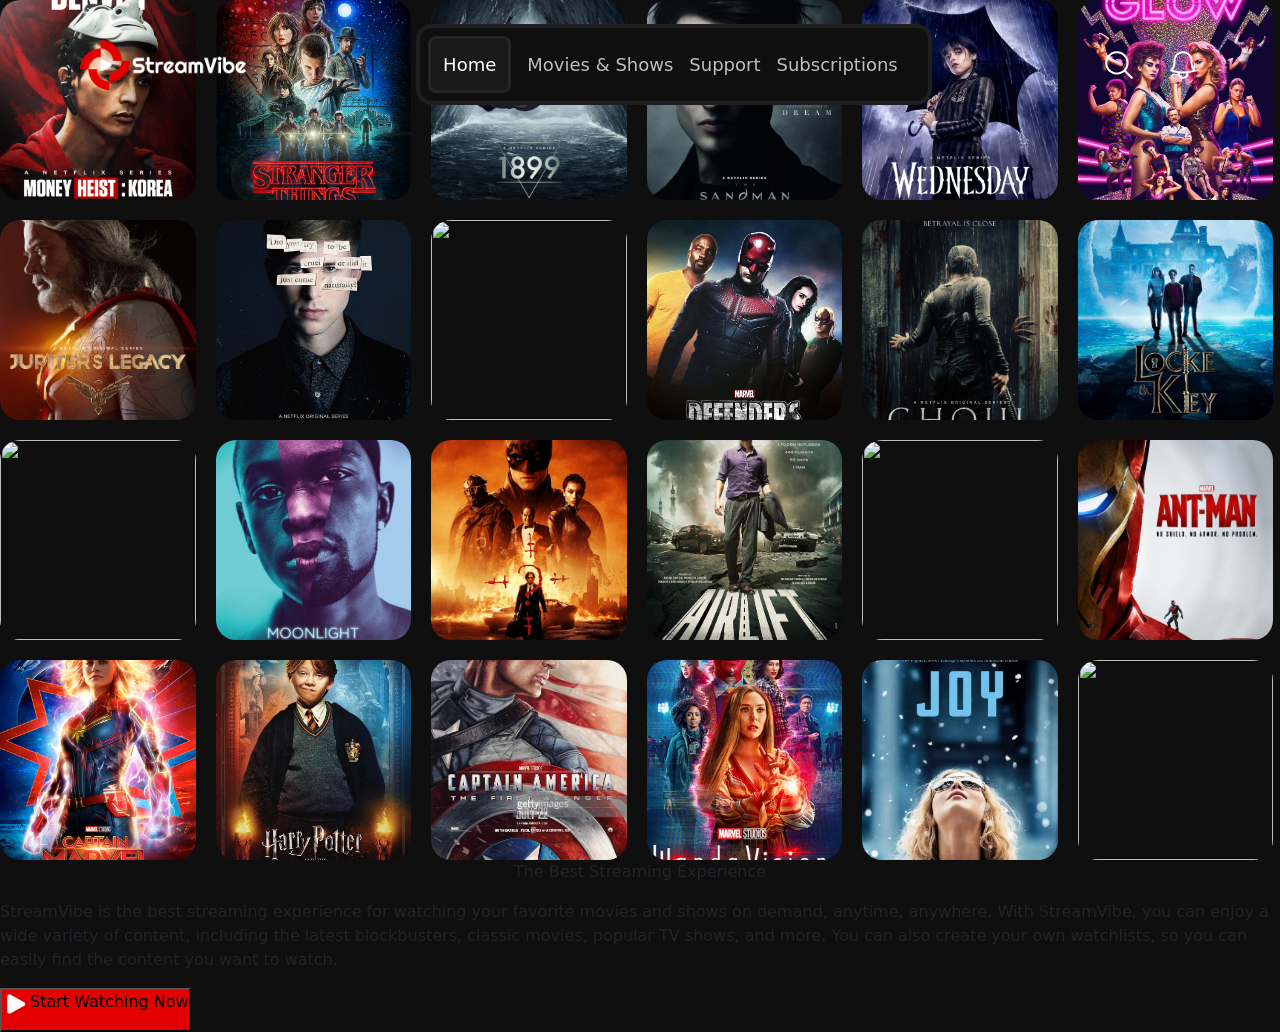
==== index.html @ 0ecebca4 "first commit" ====
<!doctype html>
<html lang="en">
  <head>
    <meta charset="UTF-8" />
    <meta name="viewport" content="width=device-width, initial-scale=1.0" />
    <title>Document</title>
    <link
      href="https://cdn.jsdelivr.net/npm/bootstrap@5.3.8/dist/css/bootstrap.min.css"
      rel="stylesheet"
      integrity="sha384-sRIl4kxILFvY47J16cr9ZwB07vP4J8+LH7qKQnuqkuIAvNWLzeN8tE5YBujZqJLB"
      crossorigin="anonymous"
    />
    <link rel="stylesheet" href="./styles/style.css" />
  </head>
  <body>
    <div class="container1 position-relative w-100">
      <nav
        class="d-flex justify-content-between align-items-center custom-nav-padding position-absolute w-100"
      >
        <img src="./images/Logo.png" class="logo" alt="Logo" />
        <div
          class="ButtonsContainer d-sm-flex align-items-center rounded-4 d-none"
        >
          <a href="./index.html"
            ><button class="rounded-3 text-white lh-base fw-medium">
              Home
            </button></a
          >
          <a href="" class="lh-base fw-normal text-decoration-none"
            >Movies & Shows</a
          >
          <a href="" class="lh-base fw-normal text-decoration-none">Support</a>
          <a href="" class="lh-base fw-normal text-decoration-none"
            >Subscriptions</a
          >
        </div>
        <div class="ButtonsContainer1 d-sm-flex d-none">
          <img src="./images/Search-Icon.png" alt="Search-icon" />
          <img src="./images/Bell-icon.png" alt="Bell-icon" />
        </div>
        <button class="d-sm-none">
          <img src="./images/mobile-search-icon.svg" alt="mobile-icon" />
        </button>
      </nav>
      <div class="subcontainer overflow-hidden position-relative w-100">
        <div class="imagecontainer w-100">
          <img src="./images/Money Heist Korea.png" alt="" />
          <img src="./images/Stranger things.png" alt="" />
          <img src="./images/1899.png" alt="" />
          <img src="./images/the Sandman.png" alt="" />
          <img src="./images/Wednesday.png" alt="" />
          <img src="./images/GLOW.png" alt="" />
          <img src="./images/Shadow and Bone.png" alt="" />
          <img src="./images/YOU.png" alt="" />
          <img src="./images/Netflix.png" alt="" />
          <img src="./images/Jupiters legacy.png" alt="" />
          <img src="./images/did you try.png" alt="" />
          <img src="./images/the blind.png" alt="" />
          <img src="./images/daredevil.png" alt="" />
          <img src="./images/GHOUL.png" alt="" />
          <img src="./images/Lock and key.png" alt="" />
          <img src="./images/the gray man.png" alt="" />
          <img src="./images/avengers end game.png" alt="" />
          <img src="./images/THOR Love and thunder.png" alt="" />
          <img src="./images/balck panther.png" alt="" />
          <img src="./images/Moonlight.png" alt="" />
          <img src="./images/the Batman.png" alt="" />
          <img src="./images/Airlift.png" alt="" />
          <img src="./images/seven.png" alt="" />
          <img src="./images/ant-man.png" alt="" />
          <img src="./images/Grimspy.png" alt="" />
          <img src="./images/Queen.png" alt="" />
          <img src="./images/the deer hunter.png" alt="" />
          <img src="./images/captain marvel.png" alt="" />
          <img
            src="./images/Harry potter and the sorcerer's stone.png"
            alt=""
          />
          <img src="./images/captain amerca the first avenger.png" alt="" />
          <img src="./images/wanda vision.png" alt="" />
          <img src="./images/Joy.png" alt="" />
          <img src="./images/DORA.png" alt="" />
          <img src="./images/Jai Ho Rambo.png" alt="" />
          <img src="./images/GOLD.png" alt="" />
          <img src="./images/Avengers age of ultron.png" alt="" />
        </div>
      </div>
      <div class="subcontainer1">
        <div class="text-container">
          <p>The Best Streaming Experience</p>
          <p>
            StreamVibe is the best streaming experience for watching your
            favorite movies and shows on demand, anytime, anywhere. With
            StreamVibe, you can enjoy a wide variety of content, including the
            latest blockbusters, classic movies, popular TV shows, and more. You
            can also create your own watchlists, so you can easily find the
            content you want to watch.
          </p>
        </div>
        <button>
          <img src="./images/Icon.png" alt="icon" />
          <p>Start Watching Now</p>
        </button>
      </div>
    </div>
  </body>
</html>
---- styles/style.css ----
* {
    padding: 0%;
    margin: 0%;
    box-sizing: border-box;
}
body {
    background-color: #0F0F0F;
}
:root {
    --main-color-Black12: #1F1F1F;
    --main-color-red45: #E50000;
    --main-color-Black15: #262626;
    --main-color-Grey60: #999999;
    --main-color-AbsoluteWhite: #FFFFFF;
    --main-color-Black6: #0F0F0F;
    --main-color-Black10: #1A1A1A;
    --main-color-Grey75: #BFBFBF;
}
nav {
    left: -1;
    z-index: 1;
    
    button {
        background-color: var(--main-color-Black10);
        border: 1px solid var(--main-color-Black10);
        padding: 14px 24px;
        gap: 10px;
        font-size: 18px;
        letter-spacing: 0;
    }
        a {
            color: var(--main-color-Grey75);
            font-size: 18px;
            letter-spacing: 0;
    }
    .ButtonsContainer1 {
        gap: 30px;
    }
    button {
        border: 3px solid var(--main-color-Black15);
        background-color: var(--main-color-Black10);
        padding: 12px;
        gap: 10px;
        border-radius: 6px;
    }
}
.custom-nav-padding {
    padding: 30px 162px;
}
.ButtonsContainer {
    gap: 30px;
    border: 4px solid var(--main-color-Black12);
    padding: 10px 40px 10px 10px;
    background-color: var(--main-color-Black6);
}
.imagecontainer {
    display: grid;
    grid-template-columns: 1fr 1fr 1fr 1fr 1fr 1fr 1fr 1fr 1fr;
    grid-template-rows: auto;
    gap: 20px;
        
    img {
        width: 195.56px;
        height: 200px;
        object-fit: cover;
        border-radius: 20px;
    }
}
.subcontainer1 {

    .text-container {
        display: flex;
        flex-direction: column;
        justify-content: center;
        align-items: center;
    }
    button {
        display: flex;
        background-color: var(--main-color-red45);
    }
}
@media (max-width: 1439px) {
    .custom-nav-padding {
        padding: 24px 80px;
    }
    .ButtonsContainer {
    gap: 16px;
    padding: 8px 30px 8px 8px;
    }
    .logo {
        width: 165.83px;
        height: 50px;
    }
}
@media (max-width: 576px) {
    .custom-nav-padding {
        padding: 40px 16px 14px 16px;
    }
    .logo {
        width: 116.08px;
        height: 35px;
    }
}
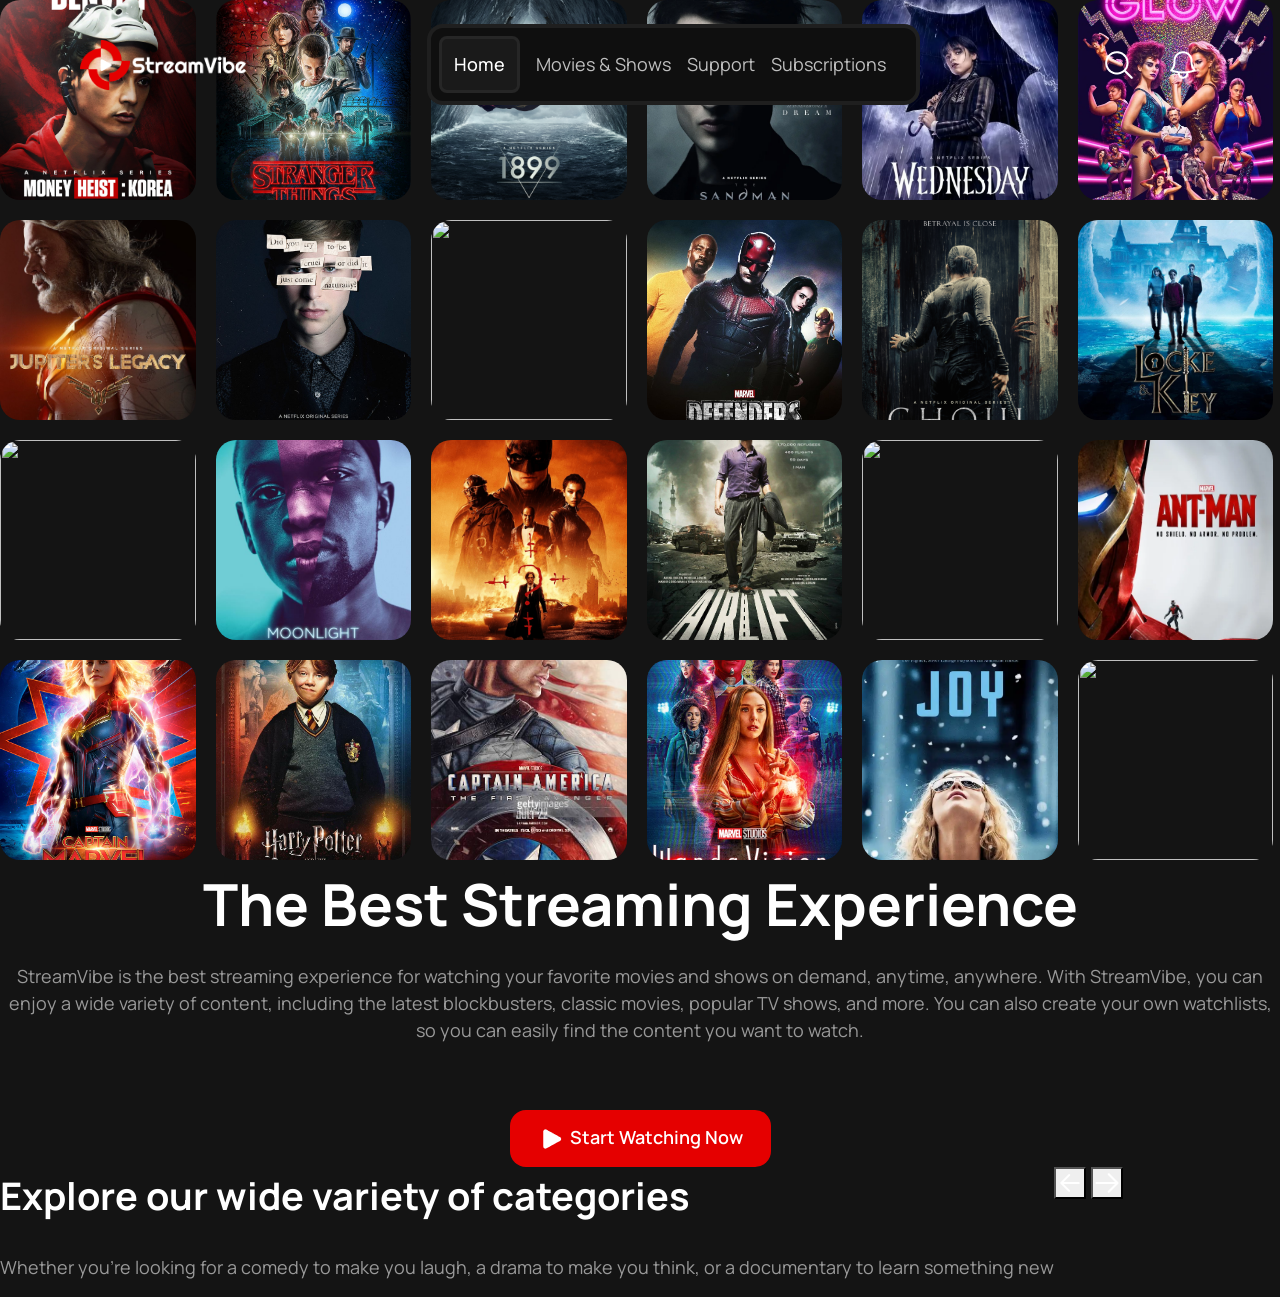
==== commit d79a11ce: "finish the firt container" ====
--- a/index.html
+++ b/index.html
@@ -85,10 +85,12 @@
           <img src="./images/Avengers age of ultron.png" alt="" />
         </div>
       </div>
-      <div class="subcontainer1">
+      <div
+        class="subcontainer1 d-flex flex-column text-center align-items-center"
+      >
         <div class="text-container">
-          <p>The Best Streaming Experience</p>
-          <p>
+          <p class="lh-base fw-bold">The Best Streaming Experience</p>
+          <p class="lh-base fw-normal">
             StreamVibe is the best streaming experience for watching your
             favorite movies and shows on demand, anytime, anywhere. With
             StreamVibe, you can enjoy a wide variety of content, including the
@@ -97,10 +99,25 @@
             content you want to watch.
           </p>
         </div>
-        <button>
+        <button class="lh-base fw-semibold lh-base rounded-4 g-1">
           <img src="./images/Icon.png" alt="icon" />
-          <p>Start Watching Now</p>
+          Start Watching Now
         </button>
+      </div>
+    </div>
+    <div class="container2">
+      <div class="subcontainer2 d-flex">
+        <div class="text-container1">
+          <p class="lh-base fw-bold">Explore our wide variety of categories</p>
+          <p class="lh-base fw-normal">
+            Whether you're looking for a comedy to make you laugh, a drama to
+            make you think, or a documentary to learn something new
+          </p>
+        </div>
+        <div class="ButtonsContainer2">
+          <button><img src="./images/left arrow icon.png" alt=""></button>
+          <button><img src="./images/right arrow icon.png" alt=""></button>
+        </div>
       </div>
     </div>
   </body>
--- a/styles/style.css
+++ b/styles/style.css
@@ -1,26 +1,30 @@
+@import url('https://fonts.googleapis.com/css2?family=Epilogue:ital,wght@0,100..900;1,100..900&family=Manrope:wght@200..800&display=swap');
+
 * {
     padding: 0%;
     margin: 0%;
     box-sizing: border-box;
 }
+:root {
+    --main-color-Black6: #0F0F0F;
+    --main-color-Black8: #141414;
+    --main-color-Black10: #1A1A1A;
+    --main-color-Black12: #1F1F1F;
+    --main-color-Black15: #262626;
+    --main-color-red45: #E50000;
+    --main-color-Grey60: #999999;
+    --main-color-Grey75: #BFBFBF;
+    --main-color-AbsoluteWhite: #FFFFFF;
+}
 body {
-    background-color: #0F0F0F;
-}
-:root {
-    --main-color-Black12: #1F1F1F;
-    --main-color-red45: #E50000;
-    --main-color-Black15: #262626;
-    --main-color-Grey60: #999999;
-    --main-color-AbsoluteWhite: #FFFFFF;
-    --main-color-Black6: #0F0F0F;
-    --main-color-Black10: #1A1A1A;
-    --main-color-Grey75: #BFBFBF;
+    background-color: var(--main-color-Black8);
 }
 nav {
     left: -1;
     z-index: 1;
     
     button {
+        font-family: 'Manrope', sans-serif;
         background-color: var(--main-color-Black10);
         border: 1px solid var(--main-color-Black10);
         padding: 14px 24px;
@@ -29,6 +33,7 @@
         letter-spacing: 0;
     }
         a {
+            font-family: 'Manrope', sans-serif;
             color: var(--main-color-Grey75);
             font-size: 18px;
             letter-spacing: 0;
@@ -67,16 +72,57 @@
     }
 }
 .subcontainer1 {
+    gap: 50px;
 
     .text-container {
-        display: flex;
-        flex-direction: column;
-        justify-content: center;
-        align-items: center;
+        
+        p {
+            font-family: 'Manrope', sans-serif;
+            font-size: 58px;
+            letter-spacing: 0%;
+            color: var(--main-color-AbsoluteWhite);
+        }
+        p:nth-child(2) {
+            font-size: 18px;
+            color: var(--main-color-Grey60);
+        }
     }
     button {
+        width: fit-content;
+        border: 0px;
+        background-color: var(--main-color-red45);
+        color: var(--main-color-AbsoluteWhite);
+        font-family: 'Manrope', sans-serif;
+        font-size: 18px;
+        letter-spacing: 0%;
+        padding: 14px 28px;
+    }
+}
+.container2 {
+    display: flex;
+    flex-direction: column;
+    gap: 80px;
+    justify-content: center;
+
+    .subcontainer2{
         display: flex;
-        background-color: var(--main-color-red45);
+
+        .text-container1{
+            display: flex;
+            flex-direction: column;
+            gap: 14px;
+
+            p{
+                font-family: 'Manrope', sans-serif;
+                font-size: 38px;
+                letter-spacing: 0%;
+                color: var(--main-color-AbsoluteWhite);
+            }
+            p:nth-child(2) {
+                font-size: 18px;
+                color: var(--main-color-Grey60);
+            }
+        }
     }
 }
 @media (max-width: 1439px) {
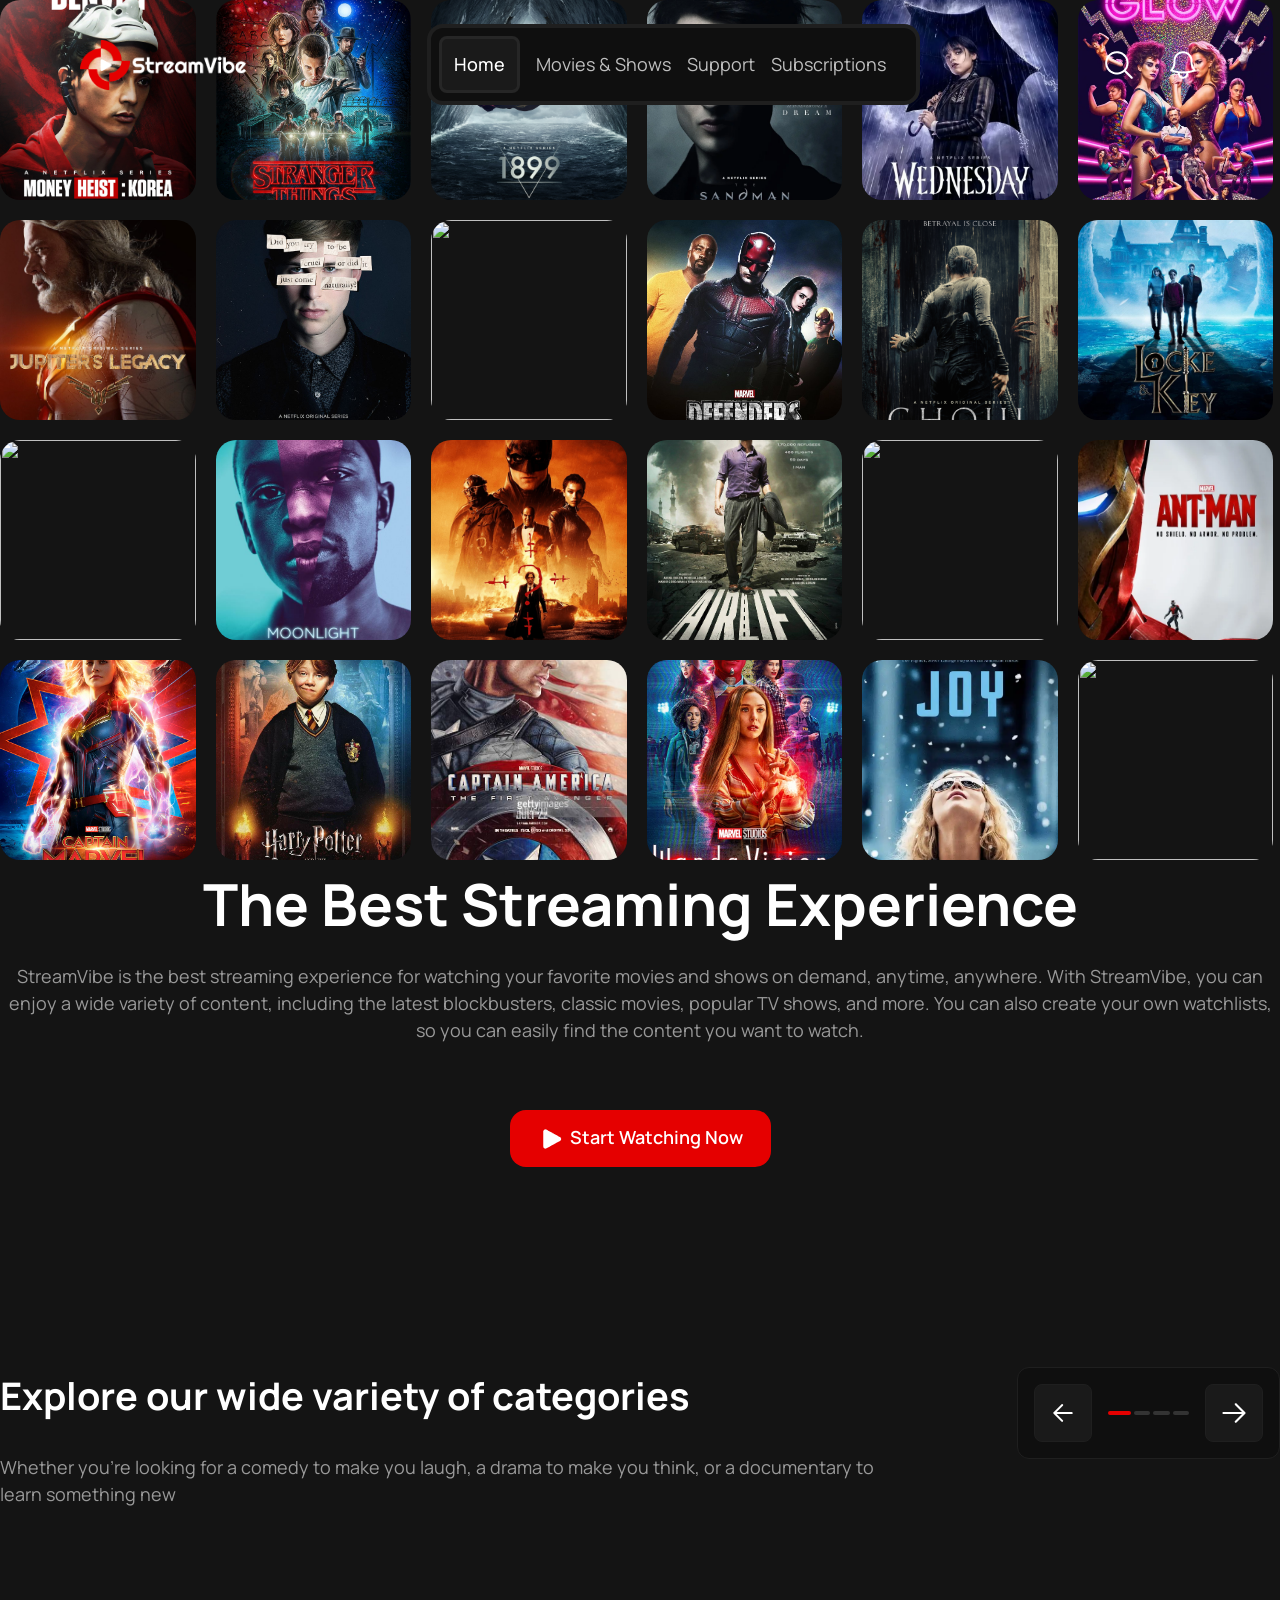
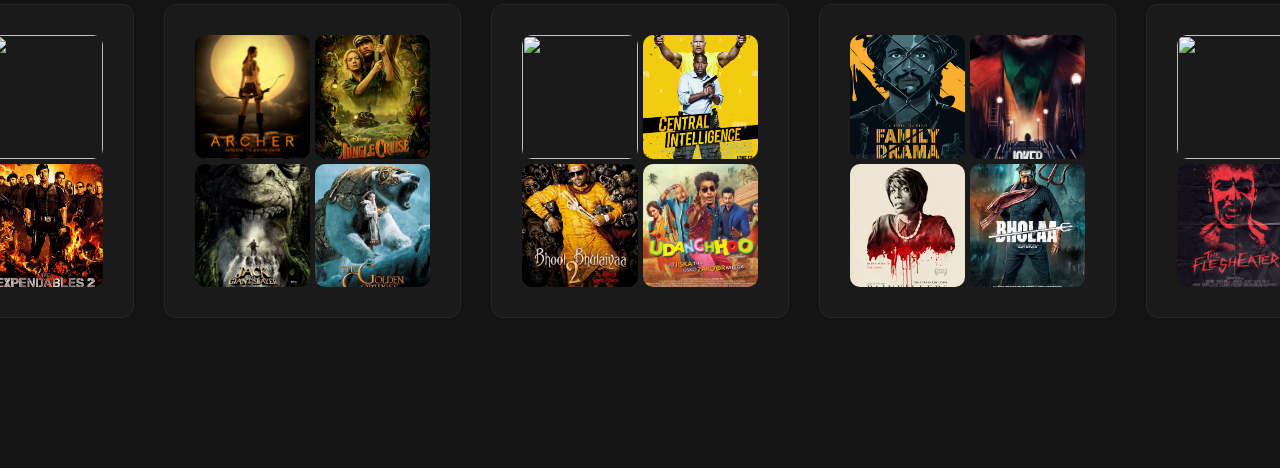
==== commit dbef7ff7: "home padge" ====
--- a/index.html
+++ b/index.html
@@ -43,7 +43,7 @@
         </button>
       </nav>
       <div class="subcontainer overflow-hidden position-relative w-100">
-        <div class="imagecontainer w-100">
+        <div class="imagecontainer">
           <img src="./images/Money Heist Korea.png" alt="" />
           <img src="./images/Stranger things.png" alt="" />
           <img src="./images/1899.png" alt="" />
@@ -115,8 +115,56 @@
           </p>
         </div>
         <div class="ButtonsContainer2">
-          <button><img src="./images/left arrow icon.png" alt=""></button>
-          <button><img src="./images/right arrow icon.png" alt=""></button>
+          <button><img src="./images/left arrow icon.png" alt="" /></button>
+          <div class="IndicatorsContainer">
+            <div class="shap"></div>
+            <div class="shap"></div>
+            <div class="shap"></div>
+            <div class="shap"></div>
+          </div>
+          <button><img src="./images/right arrow icon.png" alt="" /></button>
+        </div>
+      </div>
+      <div class="subcontainer3 d-flex">
+        <div class="card">
+          <div class="imagecontainer">
+            <img src="./images/Punch.png" alt="" />
+            <img src="./images/balck panther.png" alt="" />
+            <img src="./images/the Batman.png" alt="" />
+            <img src="./images/Expendables 2.png" alt="" />
+          </div>
+        </div>
+        <div class="card">
+          <div class="imagecontainer">
+            <img src="./images/ARCHER.png" alt="" />
+            <img src="./images/Jungle Qruise.png" alt="" />
+            <img src="./images/Jack the giant slayer.png" alt="" />
+            <img src="./images/The Golden Compass.png" alt="" />
+          </div>
+        </div>
+        <div class="card">
+          <div class="imagecontainer">
+            <img src="./images/Good Newwz.png" alt="" />
+            <img src="./images/Central Intelligence.png" alt="" />
+            <img src="./images/Bhool Bhulaiyaa.png" alt="" />
+            <img src="./images/Udanchhoo.png" alt="" />
+          </div>
+        </div>
+        <div class="card">
+          <div class="imagecontainer">
+            <img src="./images/Family Drama.png" alt="" />
+            <img src="./images/Joker.png" alt="" />
+            <img src="./images/painkillers.png" alt="" />
+            <img src="./images/BHOLAA.png" alt="" />
+          </div>
+        </div>
+        <div class="card">
+          <div class="imagecontainer">
+            <img src="./images/US.png" alt="" />
+            <img src="./images/scream.png" alt="" />
+            <img src="./images/The FleshEater.png" alt="" />
+            <img src="./images/The Human Centipdede.png" alt="" />
+          </div>
         </div>
       </div>
     </div>
--- a/styles/style.css
+++ b/styles/style.css
@@ -11,6 +11,7 @@
     --main-color-Black10: #1A1A1A;
     --main-color-Black12: #1F1F1F;
     --main-color-Black15: #262626;
+    --main-color-Black20: #333333;
     --main-color-red45: #E50000;
     --main-color-Grey60: #999999;
     --main-color-Grey75: #BFBFBF;
@@ -63,6 +64,7 @@
     grid-template-columns: 1fr 1fr 1fr 1fr 1fr 1fr 1fr 1fr 1fr;
     grid-template-rows: auto;
     gap: 20px;
+    
         
     img {
         width: 195.56px;
@@ -101,13 +103,17 @@
 .container2 {
     display: flex;
     flex-direction: column;
+    justify-content: center;
+    align-items: center;
     gap: 80px;
-    justify-content: center;
+    margin-top: 200px;
+    margin-bottom: 150px;
 
     .subcontainer2{
         display: flex;
-
-        .text-container1{
+        gap: 100px;
+        
+        .text-container1 {
             display: flex;
             flex-direction: column;
             gap: 14px;
@@ -123,6 +129,65 @@
                 color: var(--main-color-Grey60);
             }
         }
+        .ButtonsContainer2 {
+            height: fit-content;
+            display: flex;
+            border: 1px solid var(--main-color-Black12);
+            border-radius: 12px;
+            padding: 16px;
+            background-color: var(--main-color-Black6);
+            gap: 16px;
+            align-items: center;
+
+            button {
+                background-color: var(--main-color-Black10);
+                border-radius: 8px;
+                padding: 14px;
+                border: 1px solid var(--main-color-Black12);
+                gap: 10px;
+            }
+            .IndicatorsContainer {
+                display: flex;
+                gap: 3px;
+                width: 81px;
+                height: 4px;
+
+                .shap {
+                    background-color: var(--main-color-Black20);
+                    border-radius: 100px;
+                    width: 16.33px;
+                }
+                .shap:nth-child(1) {
+                    width: 23px;
+                    background-color: var(--main-color-red45);
+                }
+            }
+        }
+    }
+    .subcontainer3 {
+        gap: 30px;
+
+        .card {
+            display: flex;
+            flex-direction: column;
+            background-color: var(--main-color-Black10);
+            border: 1px solid var(--main-color-Black15);
+            border-radius: 12px;
+            padding: 30px;
+
+            .imagecontainer {
+                display: grid;
+                grid-template-columns: 1fr 1fr;
+                grid-template-rows: auto;
+                gap: 5px;
+
+                img {
+                    width: 115.2px;
+                    height: 123.5px;
+                    border-radius: 10px;
+                }
+            }
+        }
     }
 }
 @media (max-width: 1439px) {
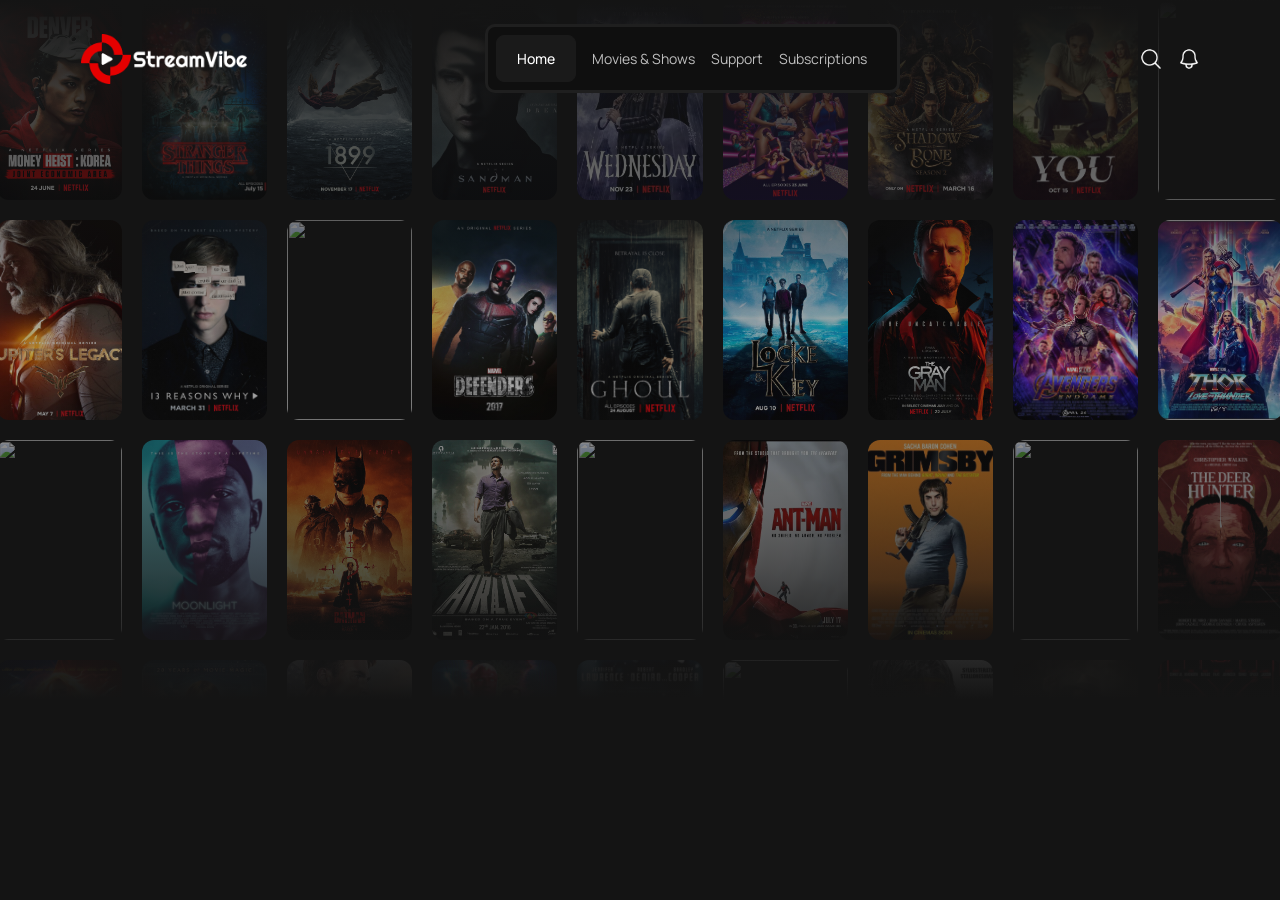
==== commit ceca248f: "still working" ====
--- a/index.html
+++ b/index.html
@@ -13,36 +13,24 @@
     <link rel="stylesheet" href="./styles/style.css" />
   </head>
   <body>
-    <div class="container1 position-relative w-100">
-      <nav
-        class="d-flex justify-content-between align-items-center custom-nav-padding position-absolute w-100"
-      >
+    <div class="container1">
+      <nav>
         <img src="./images/Logo.png" class="logo" alt="Logo" />
-        <div
-          class="ButtonsContainer d-sm-flex align-items-center rounded-4 d-none"
-        >
-          <a href="./index.html"
-            ><button class="rounded-3 text-white lh-base fw-medium">
-              Home
-            </button></a
-          >
-          <a href="" class="lh-base fw-normal text-decoration-none"
-            >Movies & Shows</a
-          >
-          <a href="" class="lh-base fw-normal text-decoration-none">Support</a>
-          <a href="" class="lh-base fw-normal text-decoration-none"
-            >Subscriptions</a
-          >
+        <div class="buttonscontainer">
+          <a href="./index.html"><button>Home</button></a>
+          <a href="">Movies & Shows</a>
+          <a href="">Support</a>
+          <a href="">Subscriptions</a>
         </div>
-        <div class="ButtonsContainer1 d-sm-flex d-none">
+        <div class="buttonscontainer1">
           <img src="./images/Search-Icon.png" alt="Search-icon" />
           <img src="./images/Bell-icon.png" alt="Bell-icon" />
         </div>
-        <button class="d-sm-none">
+        <button class="menubutton">
           <img src="./images/mobile-search-icon.svg" alt="mobile-icon" />
         </button>
       </nav>
-      <div class="subcontainer overflow-hidden position-relative w-100">
+      <div class="subcontainer">
         <div class="imagecontainer">
           <img src="./images/Money Heist Korea.png" alt="" />
           <img src="./images/Stranger things.png" alt="" />
@@ -85,7 +73,8 @@
           <img src="./images/Avengers age of ultron.png" alt="" />
         </div>
       </div>
-      <div
+    </div>
+    <!-- <div
         class="subcontainer1 d-flex flex-column text-center align-items-center"
       >
         <div class="text-container">
@@ -104,7 +93,6 @@
           Start Watching Now
         </button>
       </div>
-    </div>
     <div class="container2">
       <div class="subcontainer2 d-flex">
         <div class="text-container1">
@@ -167,6 +155,6 @@
           </div>
         </div>
       </div>
-    </div>
+    </div> -->
   </body>
 </html>
--- a/styles/style.css
+++ b/styles/style.css
@@ -20,62 +20,103 @@
 body {
     background-color: var(--main-color-Black8);
 }
-nav {
-    left: -1;
-    z-index: 1;
+.container1 {
+    position: relative;
+
+    nav {
+        width: 100%;
+        height: fit-content;
+        display: flex;
+        justify-content: space-between;
+        align-items: center;
+        left: -1px;
+        padding: 30px 162px;
+        position: absolute;
+        z-index: 3;
+        
+        .buttonscontainer {
+            display: flex;
+            align-items: center;
+            width: fit-content;
+            height: fit-content;
+            background-color: var(--main-color-Black6);
+            border: 4px solid var(--main-color-Black12);
+            border-radius: 12px;
+            padding: 10px 40px 10px 10px;
+            gap: 30px;
+
+            button {
+                width: fit-content;
+                height: fit-content;
+                background-color: var(--main-color-Black10);
+                border: 1px solid var(--main-color-Black10);
+                border-radius: 8px;
+                padding: 14px 24px;
+                font-family: 'Manrope', sans-serif;
+                font-weight: 500;
+                font-size: 18px;
+                line-height: 150%;
+                letter-spacing: 0%;
+                color: var(--main-color-AbsoluteWhite);
+            }
+            a {
+                font-family: 'Manrope', sans-serif;
+                font-weight: 400;
+                font-size: 18px;
+                line-height: 150%;
+                letter-spacing: 0%;
+                color: var(--main-color-Grey75);
+                text-decoration: none;
+            }
+        }
+        .buttonscontainer1 {
+            display: flex;
+            height: fit-content;
+            width: fit-content;
+            gap: 30px;
+        }
+        .menubutton {
+            display: none;
+            justify-content: center;
+            align-items: center;
+            width: 48px;
+            height: 48px;
+            background-color: var(--main-color-Black10);
+            border: 3px solid var(--main-color-Black15);
+            border-radius: 6px;
+            padding: 12px;
+        }
+    }
+    .subcontainer {
+        position: relative;
+        height: 860px;
+        
+        .imagecontainer {
+            display: grid;
+            grid-template-columns: 1fr 1fr 1fr 1fr 1fr 1fr 1fr 1fr 1fr;
+            grid-template-rows: auto;
+            gap: 20px;
     
-    button {
-        font-family: 'Manrope', sans-serif;
-        background-color: var(--main-color-Black10);
-        border: 1px solid var(--main-color-Black10);
-        padding: 14px 24px;
-        gap: 10px;
-        font-size: 18px;
-        letter-spacing: 0;
-    }
-        a {
-            font-family: 'Manrope', sans-serif;
-            color: var(--main-color-Grey75);
-            font-size: 18px;
-            letter-spacing: 0;
-    }
-    .ButtonsContainer1 {
-        gap: 30px;
-    }
-    button {
-        border: 3px solid var(--main-color-Black15);
-        background-color: var(--main-color-Black10);
-        padding: 12px;
-        gap: 10px;
-        border-radius: 6px;
-    }
-}
-.custom-nav-padding {
-    padding: 30px 162px;
-}
-.ButtonsContainer {
-    gap: 30px;
-    border: 4px solid var(--main-color-Black12);
-    padding: 10px 40px 10px 10px;
-    background-color: var(--main-color-Black6);
-}
-.imagecontainer {
-    display: grid;
-    grid-template-columns: 1fr 1fr 1fr 1fr 1fr 1fr 1fr 1fr 1fr;
-    grid-template-rows: auto;
-    gap: 20px;
+            img {
+                width: 100%;
+                height: 200px;
+                border-radius: 12px;
+                object-fit: cover;
+            }
+        }
+    }
+    .subcontainer::before {
+        content: "";
+        position: absolute;
+        inset: 0;
+        background: linear-gradient(to top, var(--main-color-Black8) 0%, rgb(20, 20, 20, 0.3) 50%, var(--main-color-Black8) 100%);
+        pointer-events: none;
+        z-index: 2;
+    }
+}
+/* .subcontainer1 {
+    gap: 50px;
     
-        
-    img {
-        width: 195.56px;
-        height: 200px;
-        object-fit: cover;
-        border-radius: 20px;
-    }
-}
-.subcontainer1 {
-    gap: 50px;
-
     .text-container {
         
         p {
@@ -106,9 +147,11 @@
     justify-content: center;
     align-items: center;
     gap: 80px;
+    width: 1597px;
+    height: fit-content;
     margin-top: 200px;
     margin-bottom: 150px;
-
+    
     .subcontainer2{
         display: flex;
         gap: 100px;
@@ -117,7 +160,7 @@
             display: flex;
             flex-direction: column;
             gap: 14px;
-
+            
             p{
                 font-family: 'Manrope', sans-serif;
                 font-size: 38px;
@@ -138,7 +181,7 @@
             background-color: var(--main-color-Black6);
             gap: 16px;
             align-items: center;
-
+            
             button {
                 background-color: var(--main-color-Black10);
                 border-radius: 8px;
@@ -151,7 +194,7 @@
                 gap: 3px;
                 width: 81px;
                 height: 4px;
-
+                
                 .shap {
                     background-color: var(--main-color-Black20);
                     border-radius: 100px;
@@ -166,49 +209,118 @@
     }
     .subcontainer3 {
         gap: 30px;
-
+        
         .card {
-            display: flex;
-            flex-direction: column;
+            height: fit-content;
             background-color: var(--main-color-Black10);
             border: 1px solid var(--main-color-Black15);
             border-radius: 12px;
             padding: 30px;
-
+            
             .imagecontainer {
                 display: grid;
                 grid-template-columns: 1fr 1fr;
                 grid-template-rows: auto;
                 gap: 5px;
-
+                
                 img {
                     width: 115.2px;
                     height: 123.5px;
+                    object-fit: cover;
                     border-radius: 10px;
                 }
             }
         }
     }
-}
-@media (max-width: 1439px) {
-    .custom-nav-padding {
-        padding: 24px 80px;
-    }
-    .ButtonsContainer {
-    gap: 16px;
-    padding: 8px 30px 8px 8px;
-    }
-    .logo {
-        width: 165.83px;
-        height: 50px;
-    }
-}
-@media (max-width: 576px) {
-    .custom-nav-padding {
-        padding: 40px 16px 14px 16px;
-    }
-    .logo {
-        width: 116.08px;
-        height: 35px;
-    }
-}   +}  */
+@media (max-width: 1440px) {
+    .container1 {
+
+        nav {
+            left: 1px;
+            height: fit-content;
+            padding: 24px 80px;
+            
+            .logo {
+                height: 50px;
+            }
+            .buttonscontainer {
+                border: 3px solid var(--main-color-Black12);
+                border-radius: 10px;
+                padding: 8px 30px 8px 8px;
+                gap: 16px;
+        
+                button {
+                    padding: 12px 20px;
+                    font-size: 14px;
+                }
+                a {
+                    font-size: 14px;
+                }
+            }
+            .buttonscontainer1 {
+                gap: 14px;
+                
+                img {
+                    height: 24px;
+                }
+            }
+        }
+        .subcontainer {
+            height: 699px;
+        }
+        .imagecontainer {
+            gap: 10px;
+        }    
+    }
+}
+@media (max-width: 1287px) {
+    .container1 {
+
+        .subcontainer {
+            display: flex;
+            overflow: hidden;
+            justify-content: center;
+        }
+        .imagecontainer {
+            width: 1286px;
+            position: absolute;
+            z-index: 1;
+            
+            img {
+                height: 100%;
+            }
+        }
+    }
+}
+@media (max-width: 391px) {
+
+    .container1 {
+
+        nav {
+            padding: 40px 16px 14px 16px;
+
+            .logo {
+                height: 35px;
+            }
+            .buttonscontainer {
+                display: none;
+            }
+            .buttonscontainer1 {
+                display: none;
+            }
+            .menubutton {
+                display: flex;
+            }
+        }
+        .subcontainer {
+            height: 500px;
+        }
+        .imagecontainer {
+
+            img {
+                height: 144px;
+            }
+        }
+    }
+}
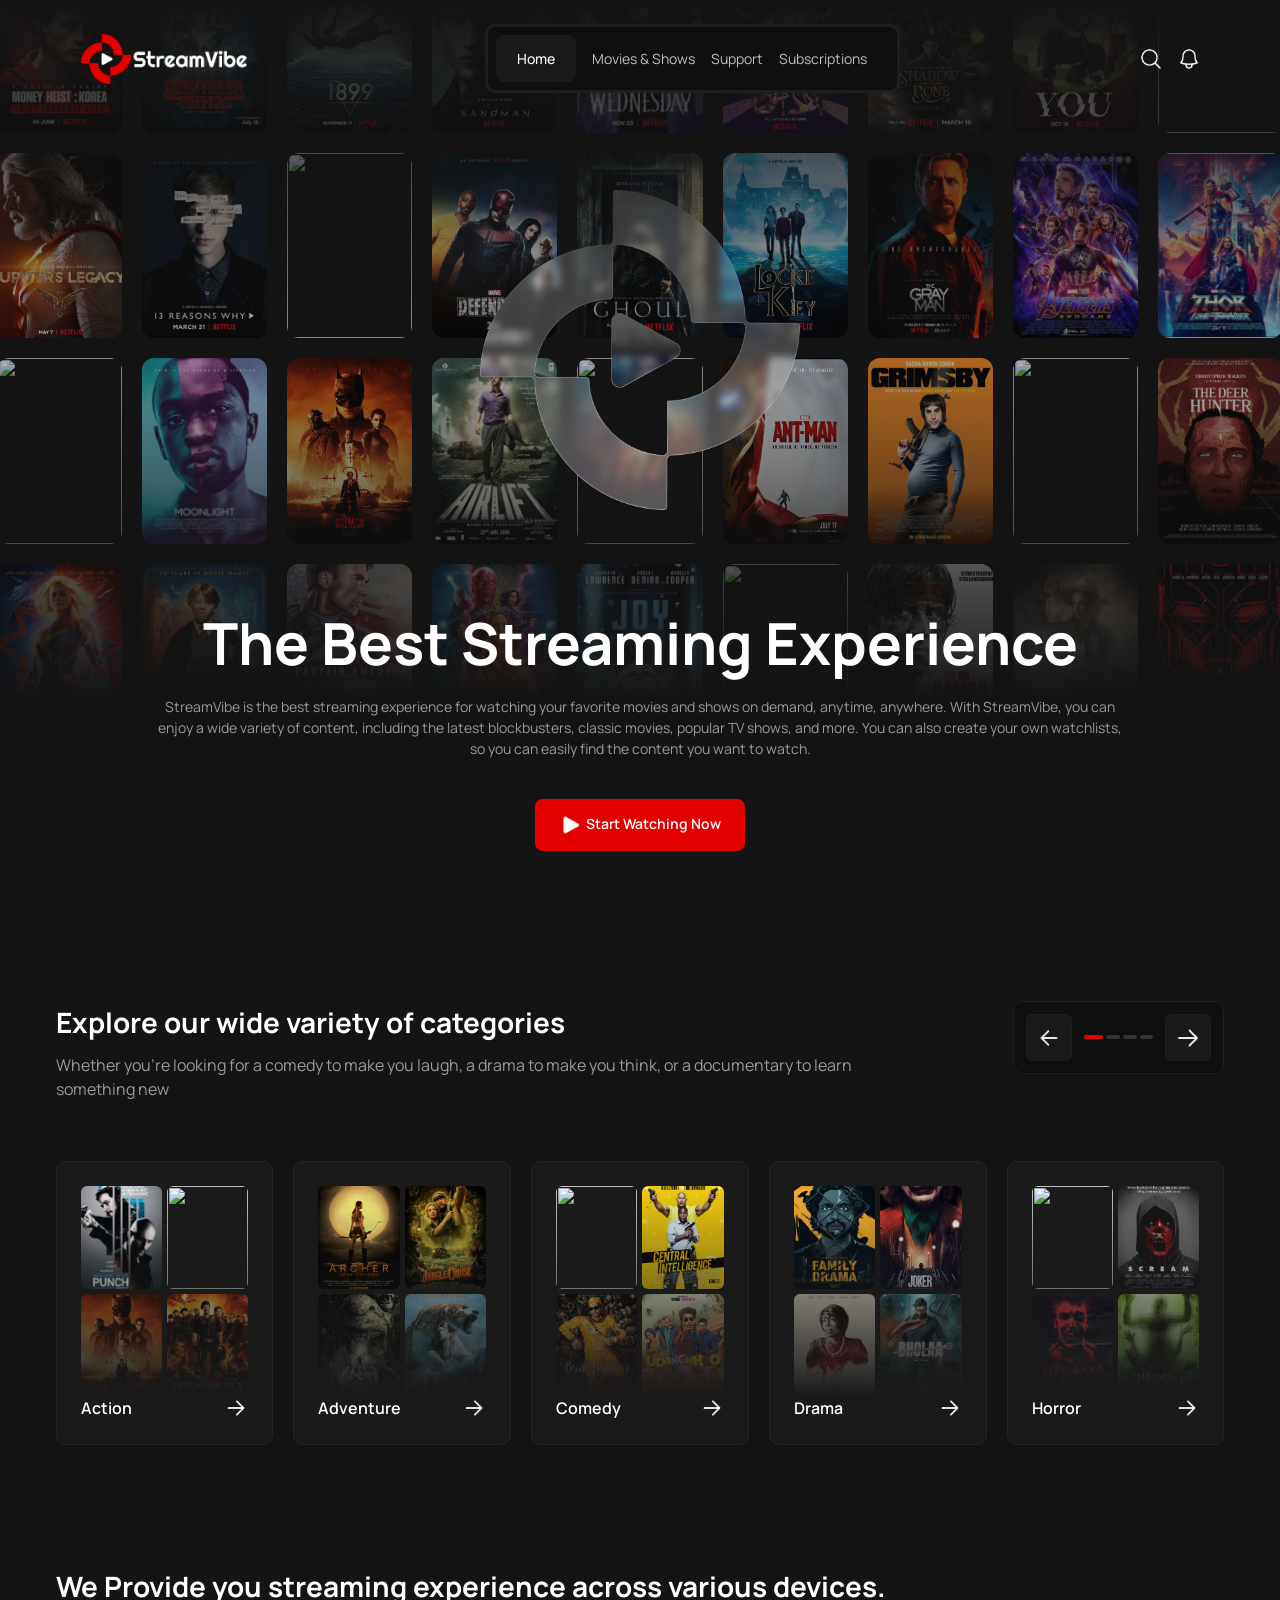
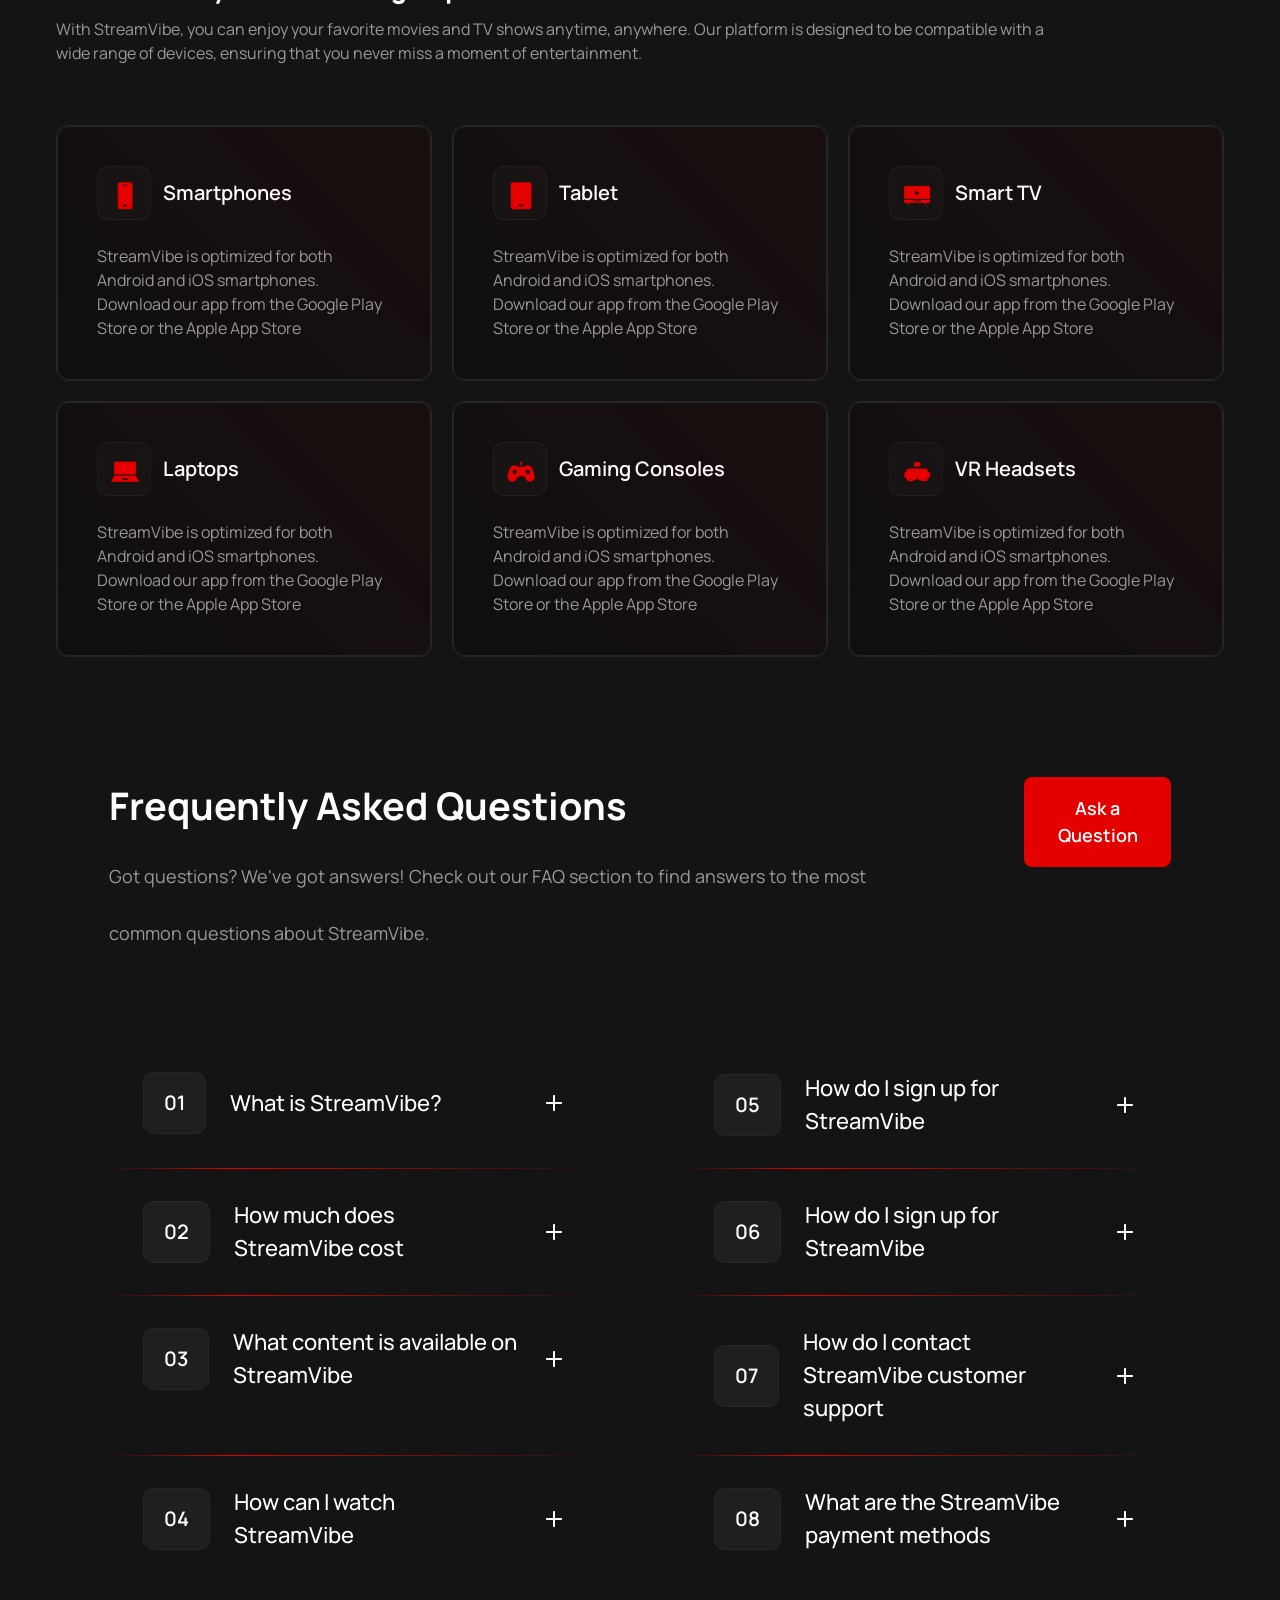
==== commit 177ee94e: "A7A nek" ====
--- a/index.html
+++ b/index.html
@@ -31,6 +31,17 @@
         </button>
       </nav>
       <div class="subcontainer">
+        <img src="./images/Abstract Design.png" class="abstractdesign" alt="" />
+        <img
+          src="./images/Abstract Design (1).png"
+          class="abstractdesign"
+          alt=""
+        />
+        <img
+          src="./images/Abstract Design (2).png"
+          class="abstractdesign"
+          alt=""
+        />
         <div class="imagecontainer">
           <img src="./images/Money Heist Korea.png" alt="" />
           <img src="./images/Stranger things.png" alt="" />
@@ -73,13 +84,10 @@
           <img src="./images/Avengers age of ultron.png" alt="" />
         </div>
       </div>
-    </div>
-    <!-- <div
-        class="subcontainer1 d-flex flex-column text-center align-items-center"
-      >
-        <div class="text-container">
-          <p class="lh-base fw-bold">The Best Streaming Experience</p>
-          <p class="lh-base fw-normal">
+      <div class="subcontainer1">
+        <div class="textcontainer">
+          <p>The Best Streaming Experience</p>
+          <p>
             StreamVibe is the best streaming experience for watching your
             favorite movies and shows on demand, anytime, anywhere. With
             StreamVibe, you can enjoy a wide variety of content, including the
@@ -87,12 +95,17 @@
             can also create your own watchlists, so you can easily find the
             content you want to watch.
           </p>
-        </div>
-        <button class="lh-base fw-semibold lh-base rounded-4 g-1">
-          <img src="./images/Icon.png" alt="icon" />
+          <p>
+            StreamVibe is the best streaming experience for watching your
+            favorite movies and shows on demand, anytime, anywhere.
+          </p>
+        </div>
+        <button class="button">
+          <img src="./images/Icon.png" alt="" />
           Start Watching Now
         </button>
       </div>
+    </div>
     <div class="container2">
       <div class="subcontainer2 d-flex">
         <div class="text-container1">
@@ -113,7 +126,7 @@
           <button><img src="./images/right arrow icon.png" alt="" /></button>
         </div>
       </div>
-      <div class="subcontainer3 d-flex">
+      <div class="subcontainer3">
         <div class="card">
           <div class="imagecontainer">
             <img src="./images/Punch.png" alt="" />
@@ -121,6 +134,10 @@
             <img src="./images/the Batman.png" alt="" />
             <img src="./images/Expendables 2.png" alt="" />
           </div>
+          <div class="small_container">
+            <p>Action</p>
+            <img src="./images/right arrow icon2.png" alt="" />
+          </div>
         </div>
         <div class="card">
           <div class="imagecontainer">
@@ -129,6 +146,10 @@
             <img src="./images/Jack the giant slayer.png" alt="" />
             <img src="./images/The Golden Compass.png" alt="" />
           </div>
+          <div class="small_container">
+            <p>Adventure</p>
+            <img src="./images/right arrow icon2.png" alt="" />
+          </div>
         </div>
         <div class="card">
           <div class="imagecontainer">
@@ -137,6 +158,10 @@
             <img src="./images/Bhool Bhulaiyaa.png" alt="" />
             <img src="./images/Udanchhoo.png" alt="" />
           </div>
+          <div class="small_container">
+            <p>Comedy</p>
+            <img src="./images/right arrow icon2.png" alt="" />
+          </div>
         </div>
         <div class="card">
           <div class="imagecontainer">
@@ -145,6 +170,10 @@
             <img src="./images/painkillers.png" alt="" />
             <img src="./images/BHOLAA.png" alt="" />
           </div>
+          <div class="small_container">
+            <p>Drama</p>
+            <img src="./images/right arrow icon2.png" alt="" />
+          </div>
         </div>
         <div class="card">
           <div class="imagecontainer">
@@ -153,8 +182,173 @@
             <img src="./images/The FleshEater.png" alt="" />
             <img src="./images/The Human Centipdede.png" alt="" />
           </div>
-        </div>
-      </div>
-    </div> -->
+          <div class="small_container">
+            <p>Horror</p>
+            <img src="./images/right arrow icon2.png" alt="" />
+          </div>
+        </div>
+      </div>
+    </div>
+    <div class="container3">
+      <div class="textcontainer2">
+        <p>We Provide you streaming experience across various devices.</p>
+        <p>
+          With StreamVibe, you can enjoy your favorite movies and TV shows
+          anytime, anywhere. Our platform is designed to be compatible with a
+          wide range of devices, ensuring that you never miss a moment of
+          entertainment.
+        </p>
+      </div>
+      <div class="subcontainer4">
+        <div class="card1">
+          <div class="divcetitle">
+            <div class="iconcontainer">
+              <img src="./images/phone_icon.png" alt="" />
+            </div>
+            <p>Smartphones</p>
+          </div>
+          <p>
+            StreamVibe is optimized for both Android and iOS smartphones.
+            Download our app from the Google Play Store or the Apple App Store
+          </p>
+        </div>
+        <div class="card1">
+          <div class="divcetitle">
+            <div class="iconcontainer">
+              <img src="./images/tablet_icon.png" alt="" />
+            </div>
+            <p>Tablet</p>
+          </div>
+          <p>
+            StreamVibe is optimized for both Android and iOS smartphones.
+            Download our app from the Google Play Store or the Apple App Store
+          </p>
+        </div>
+        <div class="card1">
+          <div class="divcetitle">
+            <div class="iconcontainer">
+              <img src="./images/smart_TV_icon.png" alt="" />
+            </div>
+            <p>Smart TV</p>
+          </div>
+          <p>
+            StreamVibe is optimized for both Android and iOS smartphones.
+            Download our app from the Google Play Store or the Apple App Store
+          </p>
+        </div>
+        <div class="card1">
+          <div class="divcetitle">
+            <div class="iconcontainer">
+              <img src="./images/Laptop_icon.png" alt="" />
+            </div>
+            <p>Laptops</p>
+          </div>
+          <p>
+            StreamVibe is optimized for both Android and iOS smartphones.
+            Download our app from the Google Play Store or the Apple App Store
+          </p>
+        </div>
+        <div class="card1">
+          <div class="divcetitle">
+            <div class="iconcontainer">
+              <img src="./images/gaming_console_icon.png" alt="" />
+            </div>
+            <p>Gaming Consoles</p>
+          </div>
+          <p>
+            StreamVibe is optimized for both Android and iOS smartphones.
+            Download our app from the Google Play Store or the Apple App Store
+          </p>
+        </div>
+        <div class="card1">
+          <div class="divcetitle">
+            <div class="iconcontainer">
+              <img src="./images/VR_headset_icon.png" alt="" />
+            </div>
+            <p>VR Headsets</p>
+          </div>
+          <p>
+            StreamVibe is optimized for both Android and iOS smartphones.
+            Download our app from the Google Play Store or the Apple App Store
+          </p>
+        </div>
+      </div>
+    </div>
+    <div class="faq_section">
+      <div class="subcontainer5">
+        <div class="textcontainer3">
+          <p>Frequently Asked Questions</p>
+          <p>
+            Got questions? We've got answers! Check out our FAQ section to find
+            answers to the most common questions about StreamVibe.
+          </p>
+        </div>
+        <button>Ask a Question</button>
+      </div>
+      <div class="subcontainer6">
+        <div class="FAQ">
+          <div class="textcontainer4">
+            <div class="numbercontainer">01</div>
+            What is StreamVibe?
+          </div>
+          <img src="./images/plus_icon.png" alt="" />
+        </div>
+        <div class="FAQ">
+          <div class="textcontainer4">
+            <div class="numbercontainer">05</div>
+            How do I sign up for StreamVibe
+          </div>
+          <img src="./images/plus_icon.png" alt="" />
+        </div>
+        <div class="line"></div>
+        <div class="line"></div>
+        <div class="FAQ">
+          <div class="textcontainer4">
+            <div class="numbercontainer">02</div>
+            How much does StreamVibe cost
+          </div>
+          <img src="./images/plus_icon.png" alt="" />
+        </div>
+        <div class="FAQ">
+          <div class="textcontainer4">
+            <div class="numbercontainer">06</div>
+            How do I sign up for StreamVibe
+          </div>
+          <img src="./images/plus_icon.png" alt="" />
+        </div>
+        <div class="line"></div>
+        <div class="line"></div>
+        <div class="FAQ">
+          <div class="textcontainer4">
+            <div class="numbercontainer">03</div>
+            What content is available on StreamVibe
+          </div>
+          <img src="./images/plus_icon.png" alt="" />
+        </div>
+        <div class="FAQ">
+          <div class="textcontainer4">
+            <div class="numbercontainer">07</div>
+            How do I contact StreamVibe customer support
+          </div>
+          <img src="./images/plus_icon.png" alt="" />
+        </div>
+        <div class="line"></div>
+        <div class="line"></div>
+        <div class="FAQ">
+          <div class="textcontainer4">
+            <div class="numbercontainer">04</div>
+            How can I watch StreamVibe
+          </div>
+          <img src="./images/plus_icon.png" alt="" />
+        </div>
+        <div class="FAQ">
+          <div class="textcontainer4">
+            <div class="numbercontainer">08</div>
+            What are the StreamVibe payment methods
+          </div>
+          <img src="./images/plus_icon.png" alt="" />
+        </div>
+      </div>
+    </div>
   </body>
 </html>
--- a/styles/style.css
+++ b/styles/style.css
@@ -20,8 +20,12 @@
 body {
     background-color: var(--main-color-Black8);
 }
+p {
+    margin: 0%
+}
 .container1 {
     position: relative;
+    width: 100%;
 
     nav {
         width: 100%;
@@ -32,7 +36,7 @@
         left: -1px;
         padding: 30px 162px;
         position: absolute;
-        z-index: 3;
+        z-index: 4;
         
         .buttonscontainer {
             display: flex;
@@ -90,12 +94,28 @@
     .subcontainer {
         position: relative;
         height: 860px;
+        display: flex;
+        justify-content: center;
+        overflow: hidden;
+        align-items: center;
         
+        .abstractdesign {
+            display: none;
+            position: absolute;
+            width: unset;
+            width: 25%;
+            z-index: 4;
+        }
+        .abstractdesign:nth-child(1) {
+            display: block;
+        }
         .imagecontainer {
             display: grid;
             grid-template-columns: 1fr 1fr 1fr 1fr 1fr 1fr 1fr 1fr 1fr;
             grid-template-rows: auto;
+            position: relative;
             gap: 20px;
+            width: 100%;
     
             img {
                 width: 100%;
@@ -113,32 +133,60 @@
         pointer-events: none;
         z-index: 2;
     }
-}
-/* .subcontainer1 {
-    gap: 50px;
-    
-    .text-container {
-        
-        p {
+    .subcontainer1 {
+        display: flex;
+        align-items: center;
+        flex-direction: column;
+        position: relative;
+        z-index: 3;
+        margin-top: -64px;
+        width: 100%;
+        height: fit-content;
+        padding: 0px 412px;
+        gap: 50px;
+
+        .textcontainer {
+            display: flex;
+            flex-direction: column;
+            height: fit-content;
+            gap: 14px;
+            width: 100%;
+
+            p {
+                font-family: 'Manrope', sans-serif;
+                font-weight: 400;
+                letter-spacing: 0%;
+                line-height: 150%;
+                text-align: center;
+                font-size: 18px;
+                color: var(--main-color-Grey60);
+            }
+            p:nth-child(1) {
+                font-weight: 700;
+                font-size: 58px;
+                color: var(--main-color-AbsoluteWhite);
+            }
+            p:nth-child(3) {
+                font-size: 14px;
+                display: none;
+            }
+        }
+        button {
+            height: fit-content;
+            width: fit-content;
+            border-radius: 8px;
+            padding: 18px 24px;
+            gap: 4px;
+            background-color: var(--main-color-red45);
             font-family: 'Manrope', sans-serif;
-            font-size: 58px;
+            font-weight: 600;
+            font-size: 18px;
+            line-height: 150%;
             letter-spacing: 0%;
+            align-items: center;
             color: var(--main-color-AbsoluteWhite);
-        }
-        p:nth-child(2) {
-            font-size: 18px;
-            color: var(--main-color-Grey60);
-        }
-    }
-    button {
-        width: fit-content;
-        border: 0px;
-        background-color: var(--main-color-red45);
-        color: var(--main-color-AbsoluteWhite);
-        font-family: 'Manrope', sans-serif;
-        font-size: 18px;
-        letter-spacing: 0%;
-        padding: 14px 28px;
+            border: none;
+        }
     }
 }
 .container2 {
@@ -147,26 +195,27 @@
     justify-content: center;
     align-items: center;
     gap: 80px;
-    width: 1597px;
+    width: 100%;
     height: fit-content;
     margin-top: 200px;
     margin-bottom: 150px;
     
     .subcontainer2{
         display: flex;
+        height: fit-content;
+        width: 83%;
         gap: 100px;
         
         .text-container1 {
             display: flex;
             flex-direction: column;
+            width: 100%;
             gap: 14px;
-            
-            p{
-                font-family: 'Manrope', sans-serif;
-                font-size: 38px;
-                letter-spacing: 0%;
-                color: var(--main-color-AbsoluteWhite);
-            }
+            font-family: 'Manrope', sans-serif;
+            font-size: 38px;
+            letter-spacing: 0%;
+            color: var(--main-color-AbsoluteWhite);
+
             p:nth-child(2) {
                 font-size: 18px;
                 color: var(--main-color-Grey60);
@@ -193,12 +242,13 @@
                 display: flex;
                 gap: 3px;
                 width: 81px;
-                height: 4px;
+                height: fit-content;
                 
                 .shap {
                     background-color: var(--main-color-Black20);
                     border-radius: 100px;
                     width: 16.33px;
+                    height: 4px;
                 }
                 .shap:nth-child(1) {
                     width: 23px;
@@ -209,36 +259,256 @@
     }
     .subcontainer3 {
         gap: 30px;
+        display: flex;
+        width: 83%;
         
         .card {
             height: fit-content;
+            width: 100%;
             background-color: var(--main-color-Black10);
             border: 1px solid var(--main-color-Black15);
             border-radius: 12px;
             padding: 30px;
             
             .imagecontainer {
+                position: relative;
                 display: grid;
                 grid-template-columns: 1fr 1fr;
                 grid-template-rows: auto;
                 gap: 5px;
+                height: 253px;
+                width: 100%;
                 
                 img {
-                    width: 115.2px;
                     height: 123.5px;
+                    width: 100%;
                     object-fit: cover;
                     border-radius: 10px;
                 }
             }
-        }
-    }
-}  */
+            .imagecontainer::before {
+                content: "";
+                position: absolute;
+                inset: 0;
+                background: linear-gradient(to bottom, rgb(20, 20, 20, 0) 0%, var(--main-color-Black10) 100%);
+                pointer-events: none;
+                z-index: 1;
+            }
+            .small_container {
+                width: 100%;
+                display: flex;
+                justify-content: space-between;
+                align-items: center;
+                height: fit-content;
+                font-family: 'Manrope', sans-serif;
+                font-weight: 600;
+                font-size: 18px;
+                line-height: 150%;
+                letter-spacing: 0%;
+                color: var(--main-color-AbsoluteWhite);
+            }
+        }
+    }
+}
+.container3 {
+    display: flex;
+    flex-direction: column;
+    align-items: center;
+    height: fit-content;
+    gap: 80px;
+
+    .textcontainer2 {
+        display: flex;
+        flex-direction: column;
+        width: 83%;
+        gap: 14px;
+        padding-right: 300px;
+        font-family: 'Manrope', sans-serif;
+        font-weight: 700;
+        font-size: 38px;
+        line-height: 1.5;
+        letter-spacing: 0%;
+        color: var(--main-color-AbsoluteWhite);
+
+        p:nth-child(2) {
+            font-weight: 400;
+            font-size: 18px;
+            color: var(--main-color-Grey60) ;
+        }   
+    }
+    .subcontainer4 {
+        width: 83%;
+        display: grid;
+        grid-template-columns: 1fr 1fr 1fr;
+        grid-template-rows: auto;
+        gap: 30px;
+
+        .card1 {
+            position: relative;
+            display: flex;
+            flex-direction: column;
+            width: 100%;
+            height: fit-content;
+            padding: 50px;
+            gap: 30px;
+            border: 1px solid var(--main-color-Black15);
+            border-radius: 12px;
+            background-color: var(--main-color-Black6);
+            font-family: 'Manrope', sans-serif;
+            font-weight: 400;
+            font-size: 18px;
+            line-height: 150%;
+            letter-spacing: 0%;
+            color: var(--main-color-Grey60);
+
+            .divcetitle {
+                display: flex;
+                width: 100%;
+                height: fit-content;
+                gap: 16px;
+                align-items: center;
+                font-family: 'Manrope', sans-serif;
+                color: var(--main-color-AbsoluteWhite);
+                font-weight: 600;
+                font-size: 24px;
+                line-height: 150%;
+                letter-spacing: 0%;
+
+                .iconcontainer {
+                    height: 72px;
+                    width: 72px;
+                    background-color: var(--main-color-Black8);
+                    padding: 16px;
+                    border: 1px solid var(--main-color-Black12);
+                    border-radius: 12px;
+                }
+            }
+        }
+        .card1::before {
+            content: "";
+            position: absolute;
+            inset: 0;
+            background: linear-gradient(225deg, rgba(229, 0, 0, 0.05), transparent);
+            border-radius: 12px;
+            border: inherit;
+            pointer-events: none;
+            z-index: 1;
+        }
+    }
+}
+.faq_section {
+    width: 100%;
+    height: fit-content;
+    display: flex;
+    flex-direction: column;
+    align-items: center;
+    gap: 80px;
+    margin: 120px 0px;
+
+    .subcontainer5 {
+        display: flex;
+        width: 83%;
+        height: fit-content;
+        gap: 100px;
+
+        .textcontainer3 {
+            display: flex;
+            flex-direction: column;
+            gap: 14px;
+            width: 100%;
+            height: fit-content;
+            font-family: 'Manrope', sans-serif;
+            color: var(--main-color-AbsoluteWhite);
+            font-weight: 700;
+            font-size: 38px;
+            line-height: 150%;
+            letter-spacing: 0%;
+
+            p:nth-child(2) {
+                font-weight: 400;
+                font-size: 18px;
+                color: var(--main-color-Grey60) ;
+            }
+        }
+        button {
+            display: flex;
+            align-items: center;
+            height: fit-content;
+            width: fit-content;
+            border: 0;
+            border-radius: 8px;
+            padding: 18px 24px;
+            background-color: var(--main-color-red45);
+            font-family: 'Manrope', sans-serif;
+            color: var(--main-color-AbsoluteWhite);
+            font-weight: 600;
+            font-size: 18px;
+            line-height: 150%;
+            letter-spacing: 0%;
+        }
+    }
+    .subcontainer6 {
+        width: 83%;
+        display: grid;
+        grid-template-columns: 1fr 1fr;
+        column-gap: 80px;
+
+        .FAQ {
+            display: flex;
+            width: 100%;
+            height: fit-content;
+            padding: 30px 34px;
+            gap: 24px;
+            align-items: center;
+            font-family: 'Manrope', sans-serif;
+            color: var(--main-color-AbsoluteWhite);
+            font-weight: 500;
+            font-size: 22px;
+            line-height: 150%;
+            letter-spacing: 0%;
+
+            .textcontainer4 {
+                width: 100%;
+                display: flex;
+                align-items: center;
+                gap: 24px;
+            }
+            .numbercontainer {
+                width: fit-content;
+                height: fit-content;
+                background-color: var(--main-color-Black12);
+                border: 1px solid var(--main-color-Black15);
+                border-radius: 10px;
+                padding: 20px;
+                font-family: 'Manrope', sans-serif;
+                color: var(--main-color-AbsoluteWhite);
+                font-weight: 600;
+                font-size: 20px;
+                line-height: 100%;
+                letter-spacing: 0%;
+                
+            }
+        }
+        .line {
+            width: 100%;
+            height: 1px;
+            position: relative;
+        }
+        .line::before {
+        content: "";
+        position: absolute;
+        inset: 0;
+        background: linear-gradient(to right, rgba(229, 0, 0, 0) 0%, rgba(229, 0, 0, 1) 25%, rgba(229, 0, 0, 0) 100%);
+        pointer-events: none;
+        z-index: 1;
+        }
+    }
+}
 @media (max-width: 1440px) {
     .container1 {
 
         nav {
             left: 1px;
-            height: fit-content;
             padding: 24px 80px;
             
             .logo {
@@ -269,9 +539,135 @@
         .subcontainer {
             height: 699px;
         }
-        .imagecontainer {
+        .subcontainer1 {
+            padding: 0px 150px;
+            gap: 40px;
+            margin-top: -100px;
+
+            .textcontainer {
+                gap: 10px;
+
+                p {
+                    font-size: 14px;
+                }
+                p:nth-child(1) {
+                    font-size: 58px;
+                }
+            }
+            button {
+                padding: 14px 24px;
+                font-size: 14px;
+
+                img {
+                    height: 24px;
+                }
+            }
+        }
+    }
+    .container2 {
+        margin-top: 150px;
+        margin-bottom: 120px;
+        gap: 60px;
+        
+        .subcontainer2{
+            gap: 80px;
+            width: 91.3%;
+            
+            .text-container1 {
+                gap: 10px;
+                font-size: 28px;
+
+                p:nth-child(2) {
+                    font-size: 16px;
+                }
+            }
+            .ButtonsContainer2 {
+                border-radius: 10px;
+                padding: 12px;
+                gap: 12px;
+                
+                button {
+                    border-radius: 6px;
+                    padding: 10px;
+
+                    img {
+                        height: 24px;
+                    }
+                }
+                .IndicatorsContainer {
+                    width: 69px;
+                    
+                    .shap {
+                        border-radius: 100px;
+                    }
+                }
+            }
+        }
+        .subcontainer3 {
+            gap: 20px;
+            width: 91.3%;
+            
+            .card {
+                border-radius: 10px;
+                padding: 24px;
+                
+                .imagecontainer {
+                    height: 210px;
+                    
+                    img {
+                        height: 102.5px;
+                        border-radius: 6px;
+                    }
+                }
+                .small_container {
+                    font-size: 16px;
+                    
+                    img {
+                        height: 24px
+                    }
+                }
+            }
+        }
+    }
+    .container3 {
+        gap: 60px;
+
+        .textcontainer2 {
+            width: 91.3%;
             gap: 10px;
-        }    
+            padding-right: 150px;
+            font-size: 28px;
+
+            p:nth-child(2) {
+                font-size: 16px;
+            }   
+        }
+        .subcontainer4 {
+            width: 91.3%;
+            gap: 20px;
+
+            .card1 {
+                padding: 40px;
+                gap: 24px;
+                font-size: 16px;
+
+                .divcetitle {
+                    gap: 12px;
+                    font-size: 20px;
+
+                    .iconcontainer {
+                        height: 54px;
+                        width: 54px;
+                        padding: 12px;
+                        border-radius: 10px;
+
+                        img {
+                            height: 30px;
+                        }
+                    }
+                }
+            }
+        }
     }
 }
 @media (max-width: 1287px) {
@@ -279,16 +675,16 @@
 
         .subcontainer {
             display: flex;
-            overflow: hidden;
             justify-content: center;
-        }
-        .imagecontainer {
-            width: 1286px;
-            position: absolute;
-            z-index: 1;
-            
-            img {
-                height: 100%;
+
+            .imagecontainer {
+                width: 1286px;
+                position: absolute;
+                z-index: 1;
+                
+                img {
+                    height: 100%;
+                }
             }
         }
     }
@@ -315,12 +711,132 @@
         }
         .subcontainer {
             height: 500px;
-        }
-        .imagecontainer {
-
-            img {
-                height: 144px;
-            }
-        }
-    }
-}
+            
+            .abstractdesign:nth-child(1) {
+                display: none;
+            }
+            .abstractdesign:nth-child(3) {
+                width: unset;
+                display: block;
+            }
+            .imagecontainer {
+    
+                img {
+                    height: 144px;
+                }
+            }
+        }
+        .subcontainer1 {
+            padding: 0%;
+            gap: 30px;
+
+            .textcontainer {
+                gap: 10px;
+
+                p:nth-child(3) {
+                    display: block;
+                }
+                p:nth-child(2) {
+                    display: none;
+                }
+                p:nth-child(1) {
+                    font-size: 28px;
+                }
+            }
+            button {
+                padding: 14px 24px;
+            }
+        }
+    }
+    .container2 {
+        align-items: flex-start;
+        margin-bottom: 51px;
+        margin-top: 100px;
+        gap: 40px;
+        
+        .subcontainer2{
+            margin-left: 16px;
+
+            .text-container1 {
+                height: fit-content;
+                gap: 8px;
+                font-size: 24px;
+
+                p:nth-child(2) {
+                    font-size: 14px;
+                }
+            }
+            .ButtonsContainer2 {
+                display: none;
+            }
+        }
+        .subcontainer3 {
+            gap: 20px;
+            width: 100%;
+            overflow: hidden;
+            margin-left: 16px;
+            
+            .card {
+                min-width: 178px;
+                padding: 20px;
+                
+                .imagecontainer {
+                    height: 140px;
+                    
+                    img {
+                        height: 67.5px;
+                        border-radius: 6px;
+                    }
+                }
+                .small_container {
+                    font-size: 14px;
+
+                    img {
+                        height: 20px;
+                    }
+                }
+            }
+        }
+    }
+    .container3 {
+        gap: 40px;
+
+        .textcontainer2 {
+            gap: 10px;
+            padding-right: 0px;
+            font-family: 'Manrope', sans-serif;
+            font-size: 20px;
+
+            p:nth-child(2) {
+                font-size: 14px;
+            }   
+        }
+        .subcontainer4 {
+            grid-template-columns: 1fr;
+            gap: 20px;
+
+            .card1 {
+                padding: 24px;
+                gap: 20px;
+                border-radius: 10px;
+                font-size: 14px;
+
+                .divcetitle {
+                    gap: 10px;
+                    font-size: 18px;
+
+                    .iconcontainer {
+                        height: 44px;
+                        width: 44px;
+                        padding: 10px;
+                        border-radius: 8px;
+
+                        img {
+                            height: 24px;
+                        }
+                    }
+                }
+            }
+        }
+    }
+}
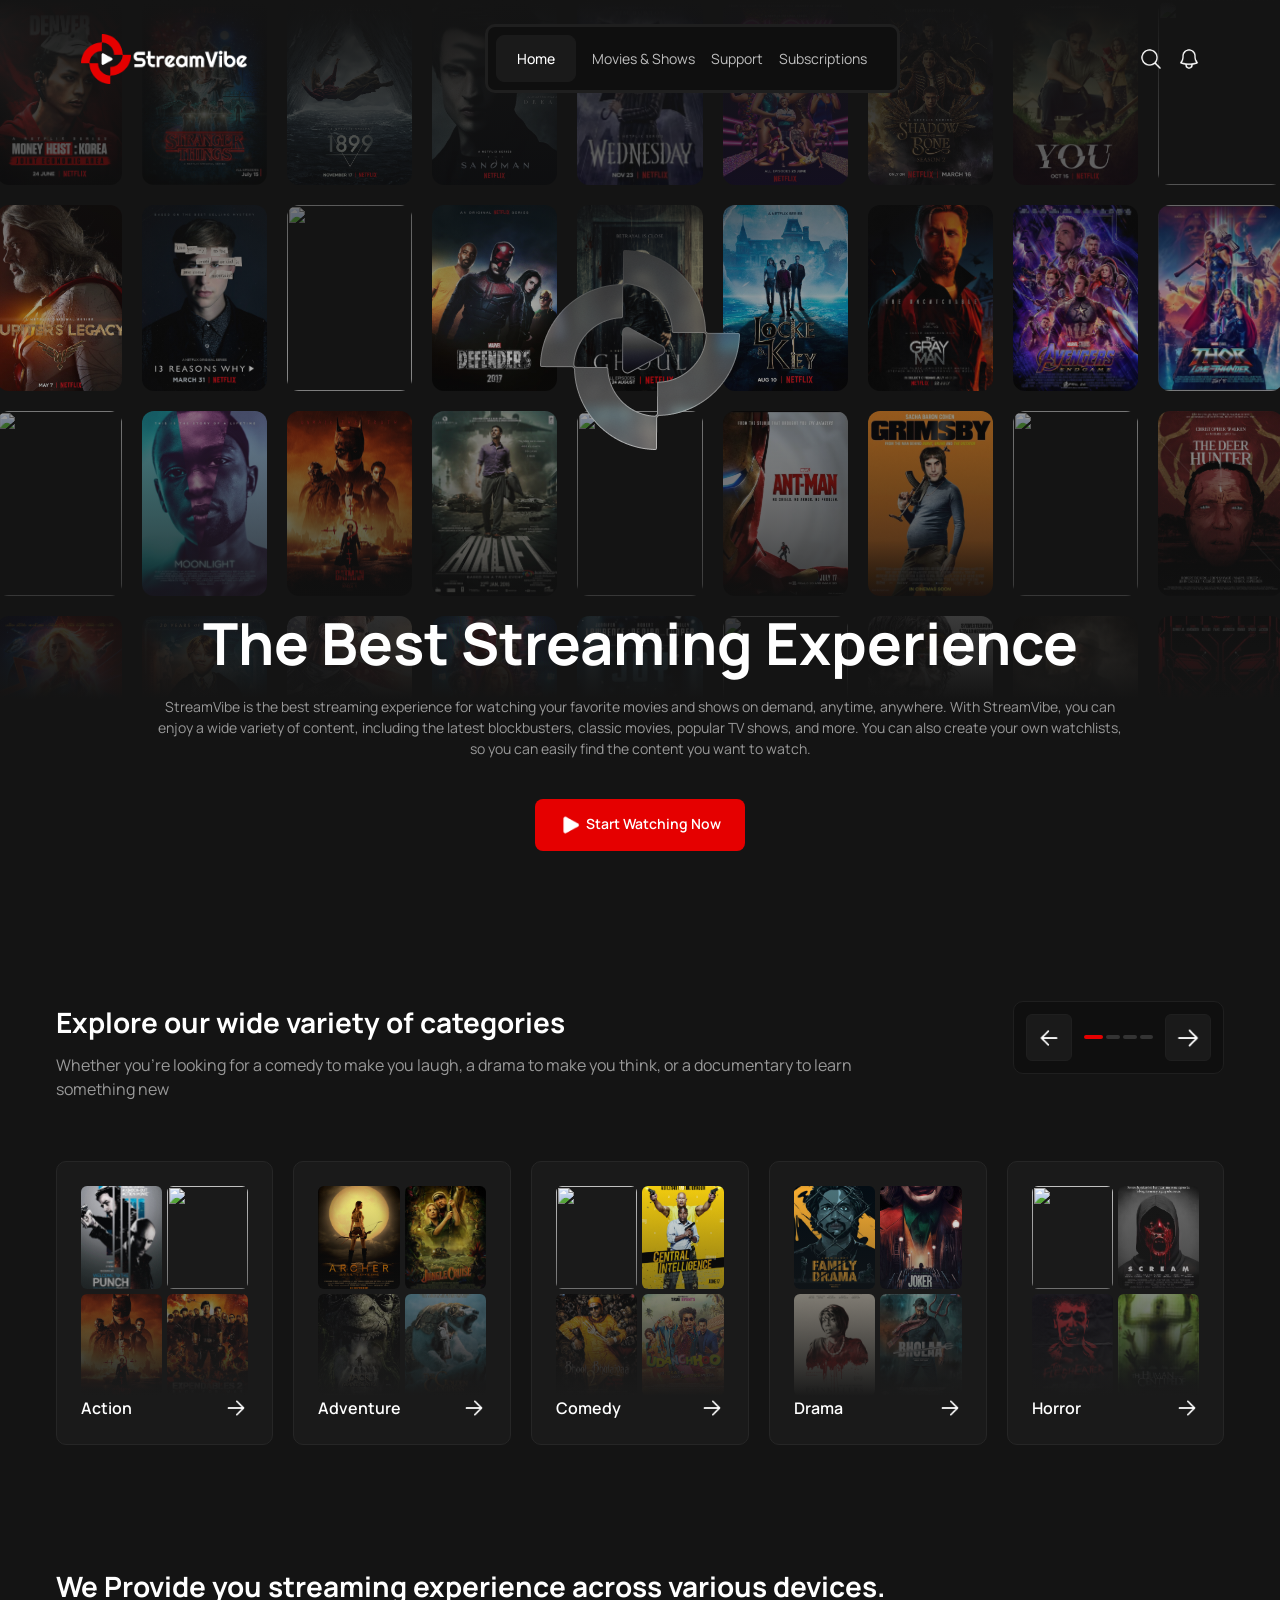
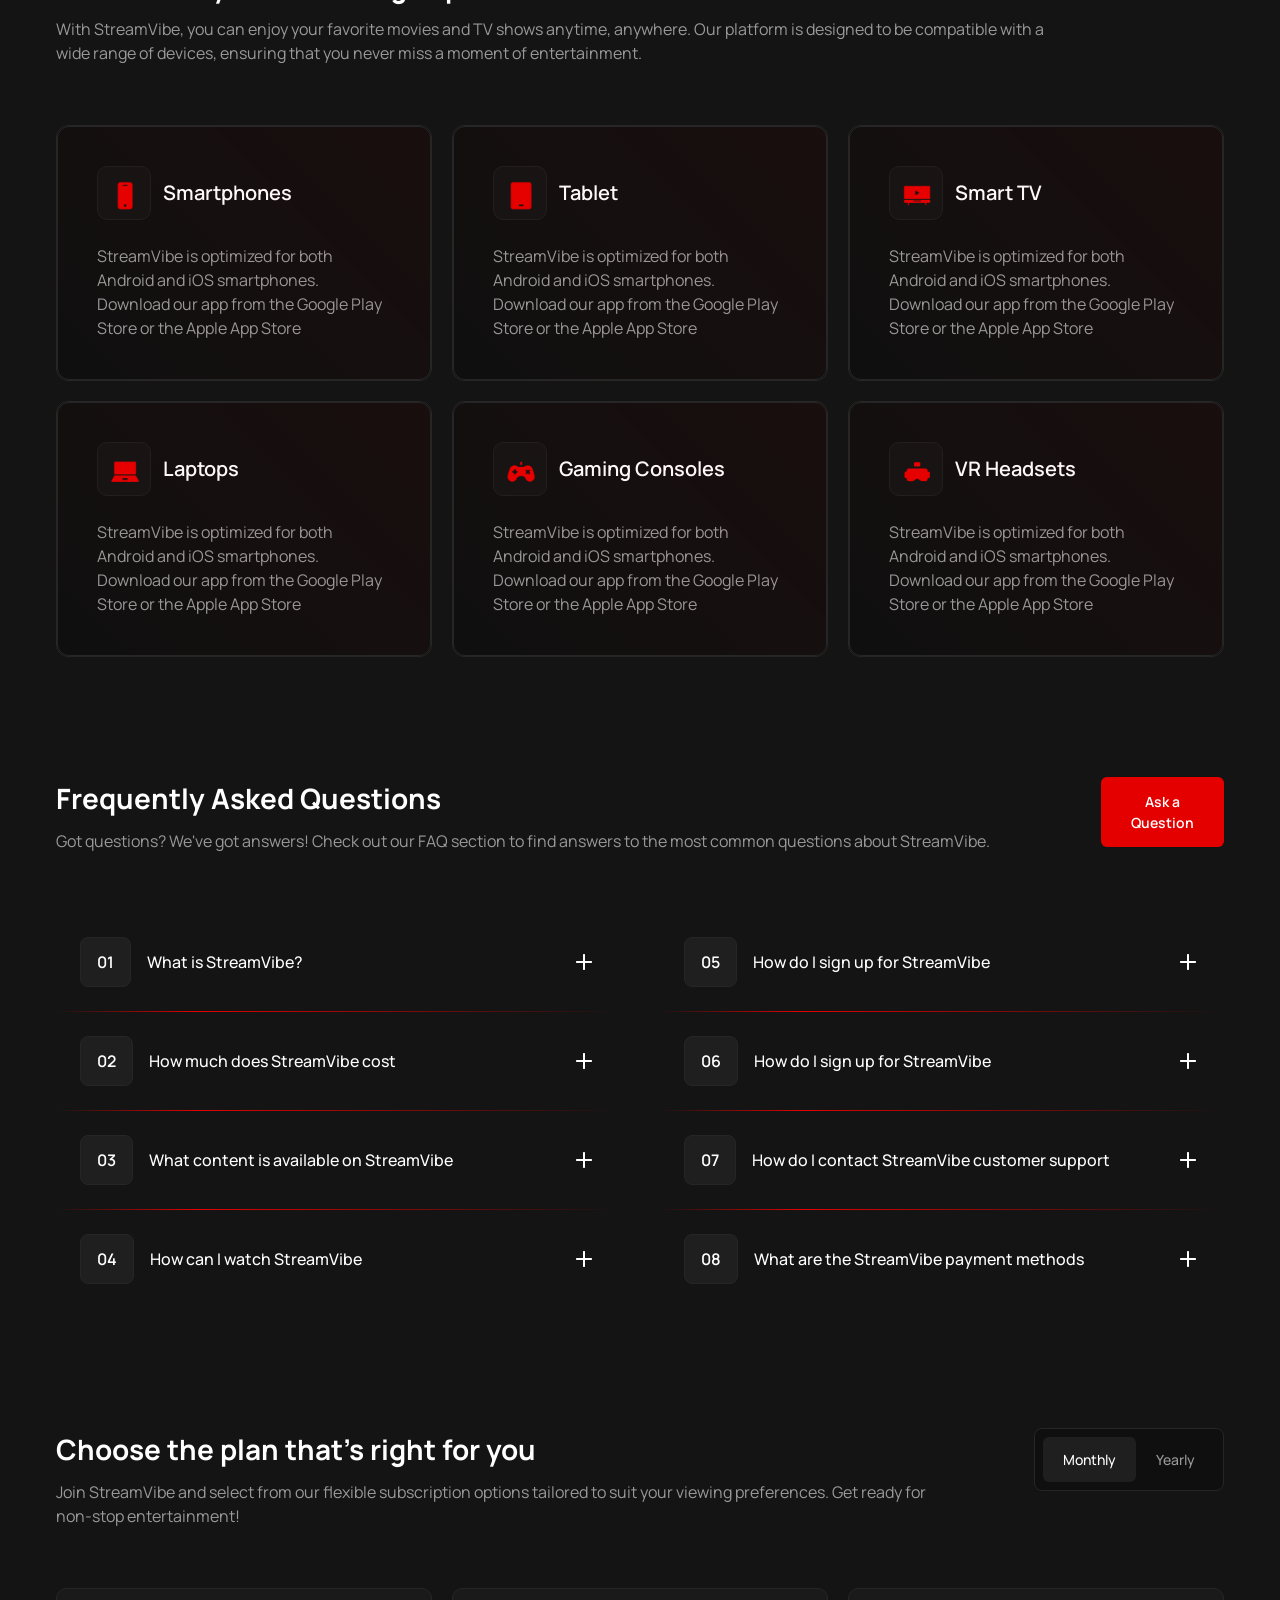
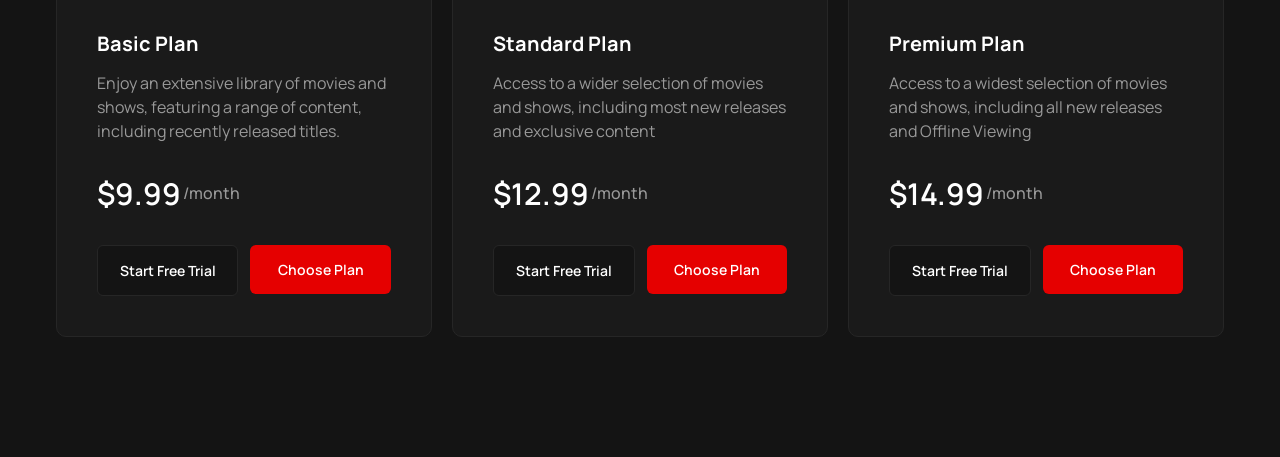
==== commit 98e84a8b: "Home page is done" ====
--- a/index.html
+++ b/index.html
@@ -115,7 +115,7 @@
             make you think, or a documentary to learn something new
           </p>
         </div>
-        <div class="ButtonsContainer2">
+        <div class="buttonscontainer2">
           <button><img src="./images/left arrow icon.png" alt="" /></button>
           <div class="IndicatorsContainer">
             <div class="shap"></div>
@@ -286,67 +286,140 @@
         <button>Ask a Question</button>
       </div>
       <div class="subcontainer6">
-        <div class="FAQ">
-          <div class="textcontainer4">
-            <div class="numbercontainer">01</div>
-            What is StreamVibe?
-          </div>
-          <img src="./images/plus_icon.png" alt="" />
-        </div>
-        <div class="FAQ">
-          <div class="textcontainer4">
-            <div class="numbercontainer">05</div>
-            How do I sign up for StreamVibe
-          </div>
-          <img src="./images/plus_icon.png" alt="" />
-        </div>
-        <div class="line"></div>
-        <div class="line"></div>
-        <div class="FAQ">
-          <div class="textcontainer4">
-            <div class="numbercontainer">02</div>
-            How much does StreamVibe cost
-          </div>
-          <img src="./images/plus_icon.png" alt="" />
-        </div>
-        <div class="FAQ">
-          <div class="textcontainer4">
-            <div class="numbercontainer">06</div>
-            How do I sign up for StreamVibe
-          </div>
-          <img src="./images/plus_icon.png" alt="" />
-        </div>
-        <div class="line"></div>
-        <div class="line"></div>
-        <div class="FAQ">
-          <div class="textcontainer4">
-            <div class="numbercontainer">03</div>
-            What content is available on StreamVibe
-          </div>
-          <img src="./images/plus_icon.png" alt="" />
-        </div>
-        <div class="FAQ">
-          <div class="textcontainer4">
-            <div class="numbercontainer">07</div>
-            How do I contact StreamVibe customer support
-          </div>
-          <img src="./images/plus_icon.png" alt="" />
-        </div>
-        <div class="line"></div>
-        <div class="line"></div>
-        <div class="FAQ">
-          <div class="textcontainer4">
-            <div class="numbercontainer">04</div>
-            How can I watch StreamVibe
-          </div>
-          <img src="./images/plus_icon.png" alt="" />
-        </div>
-        <div class="FAQ">
-          <div class="textcontainer4">
-            <div class="numbercontainer">08</div>
-            What are the StreamVibe payment methods
-          </div>
-          <img src="./images/plus_icon.png" alt="" />
+        <div class="FAQ_container">
+          <div class="FAQ">
+            <div class="textcontainer4">
+              <div class="numbercontainer">01</div>
+              What is StreamVibe?
+            </div>
+            <img src="./images/plus_icon.png" alt="" />
+          </div>
+          <div class="line"></div>
+          <div class="FAQ">
+            <div class="textcontainer4">
+              <div class="numbercontainer">02</div>
+              How much does StreamVibe cost
+            </div>
+            <img src="./images/plus_icon.png" alt="" />
+          </div>
+          <div class="line"></div>
+          <div class="FAQ">
+            <div class="textcontainer4">
+              <div class="numbercontainer">03</div>
+              What content is available on StreamVibe
+            </div>
+            <img src="./images/plus_icon.png" alt="" />
+          </div>
+          <div class="line"></div>
+          <div class="FAQ">
+            <div class="textcontainer4">
+              <div class="numbercontainer">04</div>
+              How can I watch StreamVibe
+            </div>
+            <img src="./images/plus_icon.png" alt="" />
+          </div>
+        </div>
+        <div class="FAQ_container">
+          <div class="FAQ">
+            <div class="textcontainer4">
+              <div class="numbercontainer">05</div>
+              How do I sign up for StreamVibe
+            </div>
+            <img src="./images/plus_icon.png" alt="" />
+          </div>
+          <div class="line"></div>
+          <div class="FAQ">
+            <div class="textcontainer4">
+              <div class="numbercontainer">06</div>
+              How do I sign up for StreamVibe
+            </div>
+            <img src="./images/plus_icon.png" alt="" />
+          </div>
+          <div class="line"></div>
+          <div class="FAQ">
+            <div class="textcontainer4">
+              <div class="numbercontainer">07</div>
+              How do I contact StreamVibe customer support
+            </div>
+            <img src="./images/plus_icon.png" alt="" />
+          </div>
+          <div class="line"></div>
+          <div class="FAQ">
+            <div class="textcontainer4">
+              <div class="numbercontainer">08</div>
+              What are the StreamVibe payment methods
+            </div>
+            <img src="./images/plus_icon.png" alt="" />
+          </div>
+        </div>
+      </div>
+    </div>
+    <div class="container4">
+      <div class="subcontainer7">
+        <div class="textcontainer5">
+          <p>Choose the plan that's right for you</p>
+          <p>
+            Join StreamVibe and select from our flexible subscription options
+            tailored to suit your viewing preferences. Get ready for non-stop
+            entertainment!
+          </p>
+        </div>
+        <div class="buttonscontainer3">
+          <button>Monthly</button>
+          <button>Yearly</button>
+        </div>
+      </div>
+      <div class="subcontainer8">
+        <div class="card2">
+          <div class="textcontainer6">
+            <p>Basic Plan</p>
+            <p>
+              Enjoy an extensive library of movies and shows, featuring a range
+              of content, including recently released titles.
+            </p>
+          </div>
+          <div class="textcontainer7">
+            <p>$9.99</p>
+            <p>/month</p>
+          </div>
+          <div class="buttonscontainer4">
+            <button>Start Free Trial</button>
+            <button>Choose Plan</button>
+          </div>
+        </div>
+        <div class="card2">
+          <div class="textcontainer6">
+            <p>Standard Plan</p>
+            <p>
+              Access to a wider selection of movies and shows, including most
+              new releases and exclusive content
+            </p>
+          </div>
+          <div class="textcontainer7">
+            <p>$12.99</p>
+            <p>/month</p>
+          </div>
+          <div class="buttonscontainer4">
+            <button>Start Free Trial</button>
+            <button>Choose Plan</button>
+          </div>
+        </div>
+        <div class="card2">
+          <div class="textcontainer6">
+            <p>Premium Plan</p>
+            <p>
+              Access to a widest selection of movies and shows, including all
+              new releases and Offline Viewing
+            </p>
+          </div>
+          <div class="textcontainer7">
+            <p>$14.99</p>
+            <p>/month</p>
+          </div>
+          <div class="buttonscontainer4">
+            <button>Start Free Trial</button>
+            <button>Choose Plan</button>
+          </div>
         </div>
       </div>
     </div>
--- a/styles/style.css
+++ b/styles/style.css
@@ -59,7 +59,7 @@
                 font-family: 'Manrope', sans-serif;
                 font-weight: 500;
                 font-size: 18px;
-                line-height: 150%;
+                line-height: 1.5;
                 letter-spacing: 0%;
                 color: var(--main-color-AbsoluteWhite);
             }
@@ -67,7 +67,7 @@
                 font-family: 'Manrope', sans-serif;
                 font-weight: 400;
                 font-size: 18px;
-                line-height: 150%;
+                line-height: 1.5;
                 letter-spacing: 0%;
                 color: var(--main-color-Grey75);
                 text-decoration: none;
@@ -156,7 +156,7 @@
                 font-family: 'Manrope', sans-serif;
                 font-weight: 400;
                 letter-spacing: 0%;
-                line-height: 150%;
+                line-height: 1.5;
                 text-align: center;
                 font-size: 18px;
                 color: var(--main-color-Grey60);
@@ -181,7 +181,7 @@
             font-family: 'Manrope', sans-serif;
             font-weight: 600;
             font-size: 18px;
-            line-height: 150%;
+            line-height: 1.5;
             letter-spacing: 0%;
             align-items: center;
             color: var(--main-color-AbsoluteWhite);
@@ -192,7 +192,6 @@
 .container2 {
     display: flex;
     flex-direction: column;
-    justify-content: center;
     align-items: center;
     gap: 80px;
     width: 100%;
@@ -221,7 +220,7 @@
                 color: var(--main-color-Grey60);
             }
         }
-        .ButtonsContainer2 {
+        .buttonscontainer2 {
             height: fit-content;
             display: flex;
             border: 1px solid var(--main-color-Black12);
@@ -303,7 +302,7 @@
                 font-family: 'Manrope', sans-serif;
                 font-weight: 600;
                 font-size: 18px;
-                line-height: 150%;
+                line-height: 1.5;
                 letter-spacing: 0%;
                 color: var(--main-color-AbsoluteWhite);
             }
@@ -357,7 +356,7 @@
             font-family: 'Manrope', sans-serif;
             font-weight: 400;
             font-size: 18px;
-            line-height: 150%;
+            line-height: 1.5;
             letter-spacing: 0%;
             color: var(--main-color-Grey60);
 
@@ -371,7 +370,7 @@
                 color: var(--main-color-AbsoluteWhite);
                 font-weight: 600;
                 font-size: 24px;
-                line-height: 150%;
+                line-height: 1.5;
                 letter-spacing: 0%;
 
                 .iconcontainer {
@@ -403,12 +402,13 @@
     flex-direction: column;
     align-items: center;
     gap: 80px;
-    margin: 120px 0px;
+    margin: 150px 0px;
 
     .subcontainer5 {
         display: flex;
         width: 83%;
         height: fit-content;
+        justify-content: space-between  ;
         gap: 100px;
 
         .textcontainer3 {
@@ -421,7 +421,7 @@
             color: var(--main-color-AbsoluteWhite);
             font-weight: 700;
             font-size: 38px;
-            line-height: 150%;
+            line-height: 1.5;
             letter-spacing: 0%;
 
             p:nth-child(2) {
@@ -443,68 +443,216 @@
             color: var(--main-color-AbsoluteWhite);
             font-weight: 600;
             font-size: 18px;
-            line-height: 150%;
+            line-height: 1.5;
             letter-spacing: 0%;
         }
     }
     .subcontainer6 {
         width: 83%;
-        display: grid;
-        grid-template-columns: 1fr 1fr;
-        column-gap: 80px;
-
-        .FAQ {
+        display: flex;
+        gap: 80px;
+
+        .FAQ_container {
             display: flex;
+            flex-direction: column;
+            width: 100%;
+            
+            .FAQ {
+                display: flex;
+                width: 100%;
+                height: fit-content;
+                padding: 30px 34px;
+                gap: 24px;
+                align-items: center;
+                font-family: 'Manrope', sans-serif;
+                color: var(--main-color-AbsoluteWhite);
+                font-weight: 500;
+                font-size: 22px;
+                line-height: 1.5;
+                letter-spacing: 0%;
+    
+                .textcontainer4 {
+                    width: 100%;
+                    display: flex;
+                    align-items: center;
+                    gap: 24px;
+                }
+                .numbercontainer {
+                    width: fit-content;
+                    height: fit-content;
+                    background-color: var(--main-color-Black12);
+                    border: 1px solid var(--main-color-Black15);
+                    border-radius: 10px;
+                    padding: 20px;
+                    font-family: 'Manrope', sans-serif;
+                    color: var(--main-color-AbsoluteWhite);
+                    font-weight: 600;
+                    font-size: 20px;
+                    line-height: 100%;
+                    letter-spacing: 0%;
+                    
+                }
+            }
+            .line {
+                width: 100%;
+                height: 1px;
+                position: relative;
+            }
+            .line::before {
+            content: "";
+            position: absolute;
+            inset: 0;
+            background: linear-gradient(to right, rgba(229, 0, 0, 0) 0%, rgba(229, 0, 0, 1) 25%, rgba(229, 0, 0, 0) 100%);
+            pointer-events: none;
+            z-index: 1;
+            }
+        }
+    }
+}
+.container4 {
+    display: flex;
+    flex-direction: column;
+    align-items: center;
+    margin-bottom: 150px;
+    width: 100%;
+    gap: 80px;
+
+    .subcontainer7 {
+        display: flex;
+        width: 83%;
+        gap: 100px;
+        justify-content: space-between;
+
+        .textcontainer5 {
+            display: flex;
+            flex-direction: column;
+            gap: 14px;
+            font-family: 'Manrope', sans-serif;
+            font-weight: 700;
+            font-size: 38px;
+            line-height: 1.5;
+            letter-spacing: 0%;
+            color: var(--main-color-AbsoluteWhite);
+
+            p:nth-child(2) {
+                font-weight: 400;
+                font-size: 18px;
+                color: var(--main-color-Grey60);
+            }
+        }
+        .buttonscontainer3 {
+            height: fit-content;
+            width: fit-content;
+            background-color: var(--main-color-Black6);
+            display: flex;
+            padding: 10px;
+            border: 1px solid var(--main-color-Black15);
+            border-radius: 10px;
+
+            button {
+                height: fit-content;
+                width: fit-content;
+                background-color: var(--main-color-Black6);
+                border: 0;
+                padding: 14px 24px;
+                border-radius: 100px;
+                font-family: 'Manrope', sans-serif;
+                font-weight: 500;
+                font-size: 18px;
+                letter-spacing: 0%;
+                color: var(--main-color-Grey60);
+            }
+            button:nth-child(1) {
+                background-color: var(--main-color-Black12);
+                border-radius: 10px;
+                color: var(--main-color-AbsoluteWhite);
+            }
+        }
+    }
+    .subcontainer8 {
+        display: flex;
+        gap: 30px;
+        height: fit-content;
+        width: 83%;
+
+        .card2 {
             width: 100%;
             height: fit-content;
-            padding: 30px 34px;
-            gap: 24px;
-            align-items: center;
-            font-family: 'Manrope', sans-serif;
-            color: var(--main-color-AbsoluteWhite);
-            font-weight: 500;
-            font-size: 22px;
-            line-height: 150%;
-            letter-spacing: 0%;
-
-            .textcontainer4 {
+            display: flex;
+            flex-direction: column;
+            gap: 50px;
+            background-color: var(--main-color-Black10);
+            border: 1px solid var(--main-color-Black15);
+            border-radius: 12px;
+            padding: 50px;
+
+            .textcontainer6 {
                 width: 100%;
+                height: fit-content;
                 display: flex;
-                align-items: center;
-                gap: 24px;
-            }
-            .numbercontainer {
+                flex-direction: column;
+                gap: 16px;
+                font-family: 'Manrope', sans-serif;
+                font-weight: 700;
+                font-size: 24px;
+                letter-spacing: 0%;
+                color: var(--main-color-AbsoluteWhite);
+
+                p:nth-child(2) {
+                    font-weight: 400;
+                    font-size: 15px;
+                    line-height: 1.5;
+                    color: var(--main-color-Grey60);
+                }
+            }
+            .textcontainer7 {
                 width: fit-content;
                 height: fit-content;
-                background-color: var(--main-color-Black12);
-                border: 1px solid var(--main-color-Black15);
-                border-radius: 10px;
-                padding: 20px;
+                display: flex;
+                gap: 4px;
                 font-family: 'Manrope', sans-serif;
+                font-weight: 600;
+                font-size: 40px;
+                line-height: 73%;
+                letter-spacing: 0%;
                 color: var(--main-color-AbsoluteWhite);
-                font-weight: 600;
-                font-size: 20px;
-                line-height: 100%;
-                letter-spacing: 0%;
-                
-            }
-        }
-        .line {
-            width: 100%;
-            height: 1px;
-            position: relative;
-        }
-        .line::before {
-        content: "";
-        position: absolute;
-        inset: 0;
-        background: linear-gradient(to right, rgba(229, 0, 0, 0) 0%, rgba(229, 0, 0, 1) 25%, rgba(229, 0, 0, 0) 100%);
-        pointer-events: none;
-        z-index: 1;
+
+                p:nth-child(2) {
+                    font-weight: 500;
+                    font-size: 18px;
+                    color: var(--main-color-Grey60);
+                }
+            }
+            .buttonscontainer4 {
+                display: flex;
+                gap: 20px;
+                width: 100%;
+                height: fit-content;
+
+                button {
+                    background-color: var(--main-color-Black8);
+                    border: 1px solid var(--main-color-Black15);
+                    width: 100%;
+                    height: fit-content;
+                    border-radius: 8px;
+                    padding: 18px 24px;
+                    font-family: 'Manrope', sans-serif;
+                    font-weight: 600;
+                    font-size: 18px;
+                    line-height: 1.5;
+                    letter-spacing: 0%;
+                    color: var(--main-color-AbsoluteWhite);
+                }
+                button:nth-child(2) {
+                    background-color: var(--main-color-red45);
+                    border: 0px;
+                }
+            }
         }
     }
 }
 @media (max-width: 1440px) {
+
     .container1 {
 
         nav {
@@ -538,6 +686,18 @@
         }
         .subcontainer {
             height: 699px;
+
+            .abstractdesign:nth-child(1) {
+                display: none;
+            }
+            .abstractdesign:nth-child(2) {
+                display: block;
+                width: 25%;
+            }
+
+            .imagecontainer {
+                height: 100%;
+            }
         }
         .subcontainer1 {
             padding: 0px 150px;
@@ -581,7 +741,7 @@
                     font-size: 16px;
                 }
             }
-            .ButtonsContainer2 {
+            .buttonscontainer2 {
                 border-radius: 10px;
                 padding: 12px;
                 gap: 12px;
@@ -669,6 +829,119 @@
             }
         }
     }
+    .faq_section {
+        gap: 60px;
+        margin: 120px 0px;
+
+        .subcontainer5 {
+            width: 91.3%;
+            gap: 80px;
+
+            .textcontainer3 {
+                gap: 10px;
+                font-size: 28px;
+
+                p:nth-child(2) {
+                    font-weight: 400;
+                    font-size: 16px;
+                    color: var(--main-color-Grey60) ;
+                }
+            }
+            button {
+                border-radius: 6px;
+                padding: 14px 20px;
+                font-size: 14px;
+            }
+        }
+        .subcontainer6 {
+            width: 91.3%;
+            gap: 40px;
+
+            .FAQ_container {
+
+                .FAQ {
+                    padding: 24px;
+                    gap: 16px;
+                    font-size: 16px;
+    
+                    .textcontainer4 {
+                        gap: 16px;
+                    }
+                    .numbercontainer {
+                        border-radius: 8px;
+                        padding: 16px;
+                        font-size: 16px;
+                    }
+                }
+            }
+        }
+    }
+    .container4 {
+        margin-bottom: 120px;
+        gap: 60px;
+
+        .subcontainer7 {
+            width: 91.3%;
+            gap: 80px;
+
+            .textcontainer5 {
+                gap: 10px;
+                font-size: 28px;
+
+                p:nth-child(2) {
+                    font-size: 16px
+                }
+            }
+            .buttonscontainer3 {
+                padding: 8px;
+                border-radius: 8px;
+
+                button {
+                    padding: 12px 20px;
+                    font-size: 14px;
+                }
+                button:nth-child(1) {
+                    border-radius: 6px;
+                }
+            }
+        }
+        .subcontainer8 {
+            gap: 20px;
+            width: 91.3%;
+
+            .card2 {
+                gap: 40px;
+                border-radius: 10px;
+                padding: 40px;
+
+                .textcontainer6 {
+                    gap: 12px;
+                    font-size: 20px;
+
+                    p:nth-child(2) {
+                        font-size: 16px;
+                    }
+                }
+                .textcontainer7 {
+                    gap: 2px;
+                    font-size: 30px;
+
+                    p:nth-child(2) {
+                        font-size: 16px;
+                    }
+                }
+                .buttonscontainer4 {
+                    gap: 12px;
+
+                    button {
+                        border-radius: 6px;
+                        padding: 14px 20px;
+                        font-size: 14px;
+                    }
+                }
+            }
+        }
+    }
 }
 @media (max-width: 1287px) {
     .container1 {
@@ -676,6 +949,14 @@
         .subcontainer {
             display: flex;
             justify-content: center;
+
+            .abstractdesign:nth-child(2) {
+                display: none;
+            }
+            .abstractdesign:nth-child(3) {
+                display: block;
+                width: 200px;
+            }
 
             .imagecontainer {
                 width: 1286px;
@@ -689,95 +970,100 @@
         }
     }
 }
-@media (max-width: 391px) {
+@media (max-width: 861px) {
+    .container3 {
+        
+        .subcontainer4 {
+            grid-template-columns: 1fr;
+        }
+    }
+    .container4 {
+        
+        .subcontainer8 {
+            flex-direction: column;
+        }
+    }
+}
+@media (max-width: 721px) {
 
     .container1 {
 
         nav {
-            padding: 40px 16px 14px 16px;
-
-            .logo {
-                height: 35px;
-            }
+            padding: 24px 40px;
+            
             .buttonscontainer {
                 display: none;
             }
             .buttonscontainer1 {
-                display: none;
-            }
-            .menubutton {
-                display: flex;
-            }
-        }
-        .subcontainer {
-            height: 500px;
+                gap: 12px;
+            }
+        }
+        .subcontainer1 {
+            padding: 0px 100px;
+            gap: 30px;
+            margin-top: -100px;
+
+            .textcontainer {
+                gap: 8px;
+
+                p {
+                    font-size: 14px;
+                }
+                p:nth-child(1) {
+                    font-size: 40px;
+                }
+            }
+            button {
+                padding: 12px 22px;
+                font-size: 12px;
+
+                img {
+                    height: 20px;
+                }
+            }
+        }
+    }
+    .container2 {
+        
+        .subcontainer2 {
+            gap: 50px;
             
-            .abstractdesign:nth-child(1) {
-                display: none;
-            }
-            .abstractdesign:nth-child(3) {
-                width: unset;
-                display: block;
-            }
-            .imagecontainer {
-    
-                img {
-                    height: 144px;
-                }
-            }
-        }
-        .subcontainer1 {
-            padding: 0%;
-            gap: 30px;
-
-            .textcontainer {
-                gap: 10px;
-
-                p:nth-child(3) {
-                    display: block;
-                }
-                p:nth-child(2) {
-                    display: none;
-                }
-                p:nth-child(1) {
-                    font-size: 28px;
-                }
-            }
-            button {
-                padding: 14px 24px;
-            }
-        }
-    }
-    .container2 {
-        align-items: flex-start;
-        margin-bottom: 51px;
-        margin-top: 100px;
-        gap: 40px;
-        
-        .subcontainer2{
-            margin-left: 16px;
-
             .text-container1 {
-                height: fit-content;
                 gap: 8px;
-                font-size: 24px;
+                font-size: 22px;
 
                 p:nth-child(2) {
                     font-size: 14px;
                 }
             }
-            .ButtonsContainer2 {
-                display: none;
+            .buttonscontainer2 {
+                border-radius: 8px;
+                padding: 10px;
+                gap: 10px;
+                
+                button {
+                    border-radius: 6px;
+                    padding: 6px;
+
+                    img {
+                        height: 20px;
+                    }
+                }
+                .IndicatorsContainer {
+                    width: 40px;
+                    
+                    .shap {
+                        border-radius: 80px;
+                    }
+                }
             }
         }
         .subcontainer3 {
-            gap: 20px;
-            width: 100%;
-            overflow: hidden;
-            margin-left: 16px;
+            overflow-x: hidden;
             
             .card {
                 min-width: 178px;
+                border-radius: 10px;
                 padding: 20px;
                 
                 .imagecontainer {
@@ -785,15 +1071,254 @@
                     
                     img {
                         height: 67.5px;
+                        border-radius: 8px;
+                    }
+                }
+                .small_container {
+                    font-size: 14.5px;
+                    
+                    img {
+                        height: 20px
+                    }
+                }
+            }
+        }
+    }
+    .container3 {
+        gap: 50px;
+
+        .textcontainer2 {
+            padding-right: 0%;
+            font-size: 22px;
+
+            p:nth-child(2) {
+                font-size: 14px;
+            }   
+        }
+        .subcontainer4 {
+            gap: 20px;
+
+            .card1 {
+                padding: 26px;
+                gap: 20px;
+                font-size: 15px;
+
+                .divcetitle {
+                    gap: 10px;
+                    font-size: 18px;
+
+                    .iconcontainer {
+                        height: 50px;
+                        width: 50px;
+                        padding: 10px;
+                        border-radius: 8px;
+
+                        img {
+                            height: 26px;
+                        }
+                    }
+                }
+            }
+        }
+        .subcontainer5 {
+            flex-direction: column;
+        }
+    }
+    .faq_section {
+        gap: 50px;
+
+        .subcontainer5 {
+            gap: 40px;
+
+            .textcontainer3 {
+                gap: 10px;
+                font-size: 22px;
+
+                p:nth-child(2) {
+                    font-size: 14px;
+                }
+            }
+            button {
+                border-radius: 6px;
+                padding: 12px 18px;
+                font-size: 12px;
+            }
+        }
+        .subcontainer6 {
+            flex-direction: column;
+            gap: 20px;
+
+            .FAQ_container {
+                gap: 20px;
+
+                .FAQ {
+                    padding: 20px 10px;
+                    gap: 16px;
+                    font-size: 18px;
+    
+                    .textcontainer4 {
+                        gap: 16px;
+                    }
+                    .numbercontainer {
+                        border-radius: 6px;
+                        padding: 12px; 
+                    }
+                }
+            }
+        }
+    }
+    .container4 {
+        margin-bottom: 120px;
+        gap: 60px;
+
+        .subcontainer7 {
+            gap: 60px;
+
+            .textcontainer5 {
+                gap: 10px;
+                font-size: 28px;
+
+                p:nth-child(2) {
+                    font-size: 16px
+                }
+            }
+            .buttonscontainer3 {
+                padding: 8px;
+                border-radius: 8px;
+
+                button {
+                    padding: 12px 20px;
+                    font-size: 14px;
+                }
+                button:nth-child(1) {
+                    border-radius: 6px;
+                }
+            }
+        }
+        .subcontainer8 {
+            flex-direction: column;
+            gap: 20px;
+
+            .card2 {
+                gap: 40px;
+                border-radius: 10px;
+                padding: 40px;
+
+                .textcontainer6 {
+                    gap: 12px;
+                    font-size: 20px;
+
+                    p:nth-child(2) {
+                        font-size: 16px;
+                    }
+                }
+                .textcontainer7 {
+                    gap: 2px;
+                    font-size: 30px;
+
+                    p:nth-child(2) {
+                        font-size: 16px;
+                    }
+                }
+                .buttonscontainer4 {
+                    gap: 12px;
+
+                    button {
+                        border-radius: 6px;
+                        padding: 14px 20px;
+                        font-size: 14px;
+                    }
+                }
+            }
+        }
+    }
+}
+@media (max-width: 391px) {
+
+    .container1 {
+
+        nav {
+            padding: 40px 16px 14px 16px;
+
+            .logo {
+                height: 35px;
+            }
+            .buttonscontainer {
+                display: none;
+            }
+            .buttonscontainer1 {
+                display: none;
+            }
+            .menubutton {
+                display: flex;
+            }
+        }
+        .subcontainer {
+            height: 500px;
+    
+            .imagecontainer {
+    
+                img {
+                    height: 144px;
+                }
+            }
+        }
+        .subcontainer1 {
+            padding: 0%;
+            gap: 30px;
+
+            .textcontainer {
+                gap: 10px;
+
+                p:nth-child(3) {
+                    display: block;
+                }
+                p:nth-child(2) {
+                    display: none;
+                }
+                p:nth-child(1) {
+                    font-size: 28px;
+                }
+            }
+            button {
+                padding: 14px 24px;
+            }
+        }
+    }
+    .container2 {
+        margin-bottom: 51px;
+        margin-top: 100px;
+        gap: 40px;
+        
+        .subcontainer2{
+            width: 91;
+
+            .text-container1 {
+                height: fit-content;
+                gap: 8px;
+                font-size: 24px;
+
+                p:nth-child(2) {
+                    font-size: 14px;
+                }
+            }
+            .buttonscontainer2 {
+                display: none;
+            }
+        }
+        .subcontainer3 {
+            
+            .card {
+                
+                .imagecontainer {
+                    height: 140px;
+                    
+                    img {
                         border-radius: 6px;
                     }
                 }
                 .small_container {
                     font-size: 14px;
-
-                    img {
-                        height: 20px;
-                    }
                 }
             }
         }
@@ -839,4 +1364,100 @@
             }
         }
     }
+    .faq_section {
+        gap: 40px;
+        margin: 80px 0px;
+
+        .subcontainer5 {
+            flex-direction: column;
+            gap: 20px;
+
+            .textcontainer3 {
+                gap: 10px;
+                font-size: 20px;
+
+                p:nth-child(2) {
+                    font-size: 14px;
+                    line-height: 1.5;
+                }
+            }
+        }
+        .subcontainer6 {
+            flex-direction: column;
+            gap: 20px;
+
+            .FAQ_container {
+                gap: 20px;
+
+                .FAQ {
+                    padding: 20px 10px;
+                    gap: 16px;
+                    font-size: 18px;
+    
+                    .textcontainer4 {
+                        gap: 16px;
+                    }
+                    .numbercontainer {
+                        border-radius: 6px;
+                        padding: 12px; 
+                    }
+                }
+            }
+            .FAQ_container:nth-child(2) {
+
+                .FAQ:nth-child(5) {
+                    display: none;
+                }
+                .FAQ:nth-child(7) {
+                    display: none;
+                }
+                .line:nth-child(4) {
+                    display: none;
+                }   
+                .line:nth-child(6) {
+                    display: none;
+                }   
+            }
+        }
+    }
+    .container4 {
+        margin-bottom: 80px;
+        gap: 40px;
+
+        .subcontainer7 {
+            flex-direction: column;
+            gap: 20px;
+
+            .textcontainer5 {
+                font-size: 24px;
+
+                p:nth-child(2) {
+                    font-size: 14px;
+                }
+            }
+        }
+        .subcontainer8 {
+
+            .card2 {
+                gap: 30px;
+                padding: 24px;
+
+                .textcontainer6 {
+                    gap: 10px;
+                    font-size: 18px;
+
+                    p:nth-child(2) {
+                        font-size: 14px;
+                    }
+                }
+                .textcontainer7 {
+                    font-size: 24px;
+
+                    p:nth-child(2) {
+                        font-size: 14px;
+                    }
+                }
+            }
+        }
+    }
 }
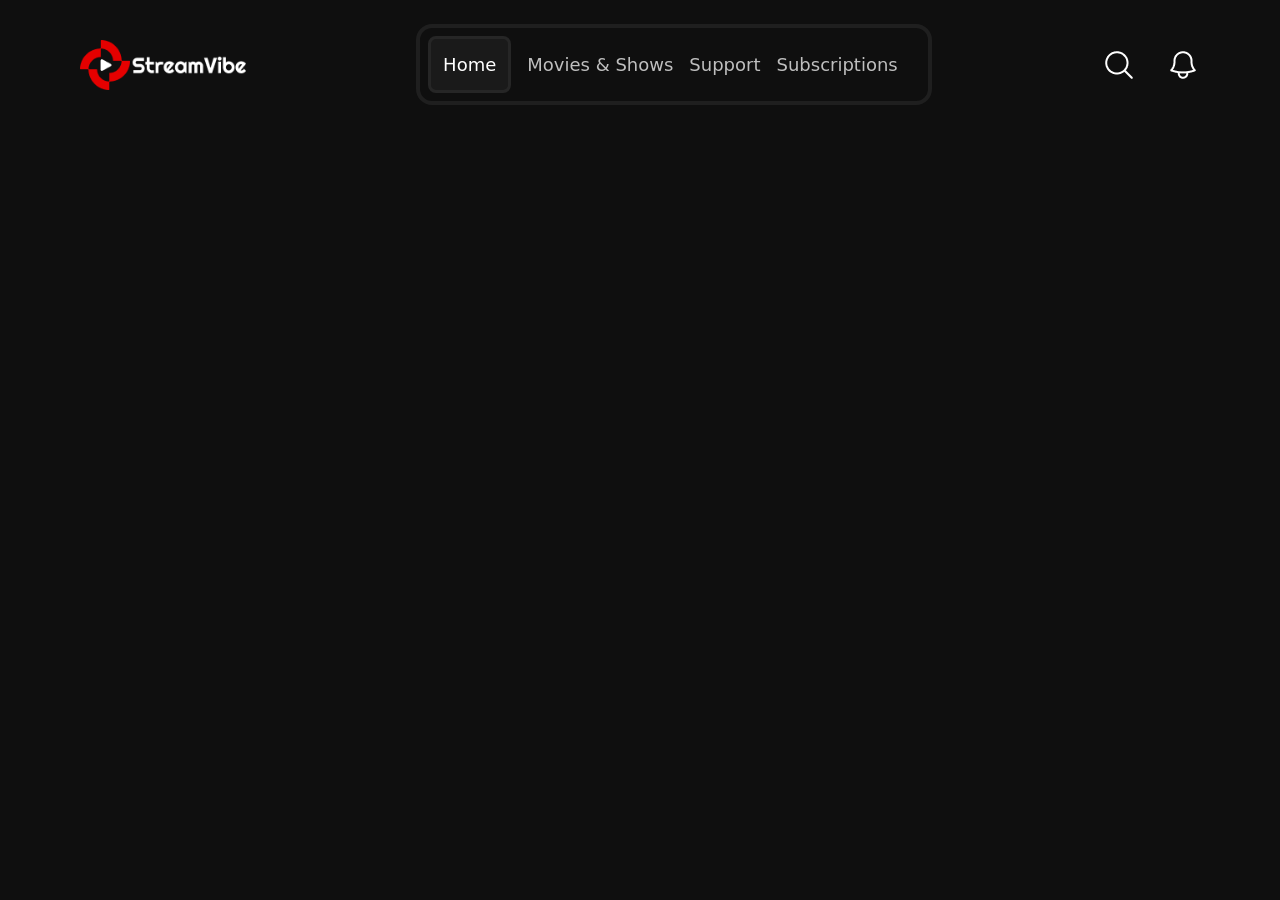
==== commit f1dd57d0: "habibi" ====
--- a/index.html
+++ b/index.html
@@ -13,415 +13,33 @@
     <link rel="stylesheet" href="./styles/style.css" />
   </head>
   <body>
-    <div class="container1">
-      <nav>
-        <img src="./images/Logo.png" class="logo" alt="Logo" />
-        <div class="buttonscontainer">
-          <a href="./index.html"><button>Home</button></a>
-          <a href="">Movies & Shows</a>
-          <a href="">Support</a>
-          <a href="">Subscriptions</a>
-        </div>
-        <div class="buttonscontainer1">
-          <img src="./images/Search-Icon.png" alt="Search-icon" />
-          <img src="./images/Bell-icon.png" alt="Bell-icon" />
-        </div>
-        <button class="menubutton">
-          <img src="./images/mobile-search-icon.svg" alt="mobile-icon" />
-        </button>
-      </nav>
-      <div class="subcontainer">
-        <img src="./images/Abstract Design.png" class="abstractdesign" alt="" />
-        <img
-          src="./images/Abstract Design (1).png"
-          class="abstractdesign"
-          alt=""
-        />
-        <img
-          src="./images/Abstract Design (2).png"
-          class="abstractdesign"
-          alt=""
-        />
-        <div class="imagecontainer">
-          <img src="./images/Money Heist Korea.png" alt="" />
-          <img src="./images/Stranger things.png" alt="" />
-          <img src="./images/1899.png" alt="" />
-          <img src="./images/the Sandman.png" alt="" />
-          <img src="./images/Wednesday.png" alt="" />
-          <img src="./images/GLOW.png" alt="" />
-          <img src="./images/Shadow and Bone.png" alt="" />
-          <img src="./images/YOU.png" alt="" />
-          <img src="./images/Netflix.png" alt="" />
-          <img src="./images/Jupiters legacy.png" alt="" />
-          <img src="./images/did you try.png" alt="" />
-          <img src="./images/the blind.png" alt="" />
-          <img src="./images/daredevil.png" alt="" />
-          <img src="./images/GHOUL.png" alt="" />
-          <img src="./images/Lock and key.png" alt="" />
-          <img src="./images/the gray man.png" alt="" />
-          <img src="./images/avengers end game.png" alt="" />
-          <img src="./images/THOR Love and thunder.png" alt="" />
-          <img src="./images/balck panther.png" alt="" />
-          <img src="./images/Moonlight.png" alt="" />
-          <img src="./images/the Batman.png" alt="" />
-          <img src="./images/Airlift.png" alt="" />
-          <img src="./images/seven.png" alt="" />
-          <img src="./images/ant-man.png" alt="" />
-          <img src="./images/Grimspy.png" alt="" />
-          <img src="./images/Queen.png" alt="" />
-          <img src="./images/the deer hunter.png" alt="" />
-          <img src="./images/captain marvel.png" alt="" />
-          <img
-            src="./images/Harry potter and the sorcerer's stone.png"
-            alt=""
-          />
-          <img src="./images/captain amerca the first avenger.png" alt="" />
-          <img src="./images/wanda vision.png" alt="" />
-          <img src="./images/Joy.png" alt="" />
-          <img src="./images/DORA.png" alt="" />
-          <img src="./images/Jai Ho Rambo.png" alt="" />
-          <img src="./images/GOLD.png" alt="" />
-          <img src="./images/Avengers age of ultron.png" alt="" />
-        </div>
+    <nav
+      class="d-flex justify-content-between align-items-center custom-nav-padding position-absolute w-100"
+    >
+      <img src="./images/Logo.png" class="logo" alt="Logo" />
+      <div
+        class="ButtonsContainer d-sm-flex align-items-center rounded-4 d-none"
+      >
+        <a href="./index.html"
+          ><button class="rounded-3 text-white lh-base fw-medium">
+            Home
+          </button></a
+        >
+        <a href="" class="lh-base fw-normal text-decoration-none"
+          >Movies & Shows</a
+        >
+        <a href="" class="lh-base fw-normal text-decoration-none">Support</a>
+        <a href="" class="lh-base fw-normal text-decoration-none"
+          >Subscriptions</a
+        >
       </div>
-      <div class="subcontainer1">
-        <div class="textcontainer">
-          <p>The Best Streaming Experience</p>
-          <p>
-            StreamVibe is the best streaming experience for watching your
-            favorite movies and shows on demand, anytime, anywhere. With
-            StreamVibe, you can enjoy a wide variety of content, including the
-            latest blockbusters, classic movies, popular TV shows, and more. You
-            can also create your own watchlists, so you can easily find the
-            content you want to watch.
-          </p>
-          <p>
-            StreamVibe is the best streaming experience for watching your
-            favorite movies and shows on demand, anytime, anywhere.
-          </p>
-        </div>
-        <button class="button">
-          <img src="./images/Icon.png" alt="" />
-          Start Watching Now
-        </button>
+      <div class="ButtonsContainer1 d-sm-flex d-none">
+        <img src="./images/Search-Icon.png" alt="Search-icon" />
+        <img src="./images/Bell-icon.png" alt="Bell-icon" />
       </div>
-    </div>
-    <div class="container2">
-      <div class="subcontainer2 d-flex">
-        <div class="text-container1">
-          <p class="lh-base fw-bold">Explore our wide variety of categories</p>
-          <p class="lh-base fw-normal">
-            Whether you're looking for a comedy to make you laugh, a drama to
-            make you think, or a documentary to learn something new
-          </p>
-        </div>
-        <div class="buttonscontainer2">
-          <button><img src="./images/left arrow icon.png" alt="" /></button>
-          <div class="IndicatorsContainer">
-            <div class="shap"></div>
-            <div class="shap"></div>
-            <div class="shap"></div>
-            <div class="shap"></div>
-          </div>
-          <button><img src="./images/right arrow icon.png" alt="" /></button>
-        </div>
-      </div>
-      <div class="subcontainer3">
-        <div class="card">
-          <div class="imagecontainer">
-            <img src="./images/Punch.png" alt="" />
-            <img src="./images/balck panther.png" alt="" />
-            <img src="./images/the Batman.png" alt="" />
-            <img src="./images/Expendables 2.png" alt="" />
-          </div>
-          <div class="small_container">
-            <p>Action</p>
-            <img src="./images/right arrow icon2.png" alt="" />
-          </div>
-        </div>
-        <div class="card">
-          <div class="imagecontainer">
-            <img src="./images/ARCHER.png" alt="" />
-            <img src="./images/Jungle Qruise.png" alt="" />
-            <img src="./images/Jack the giant slayer.png" alt="" />
-            <img src="./images/The Golden Compass.png" alt="" />
-          </div>
-          <div class="small_container">
-            <p>Adventure</p>
-            <img src="./images/right arrow icon2.png" alt="" />
-          </div>
-        </div>
-        <div class="card">
-          <div class="imagecontainer">
-            <img src="./images/Good Newwz.png" alt="" />
-            <img src="./images/Central Intelligence.png" alt="" />
-            <img src="./images/Bhool Bhulaiyaa.png" alt="" />
-            <img src="./images/Udanchhoo.png" alt="" />
-          </div>
-          <div class="small_container">
-            <p>Comedy</p>
-            <img src="./images/right arrow icon2.png" alt="" />
-          </div>
-        </div>
-        <div class="card">
-          <div class="imagecontainer">
-            <img src="./images/Family Drama.png" alt="" />
-            <img src="./images/Joker.png" alt="" />
-            <img src="./images/painkillers.png" alt="" />
-            <img src="./images/BHOLAA.png" alt="" />
-          </div>
-          <div class="small_container">
-            <p>Drama</p>
-            <img src="./images/right arrow icon2.png" alt="" />
-          </div>
-        </div>
-        <div class="card">
-          <div class="imagecontainer">
-            <img src="./images/US.png" alt="" />
-            <img src="./images/scream.png" alt="" />
-            <img src="./images/The FleshEater.png" alt="" />
-            <img src="./images/The Human Centipdede.png" alt="" />
-          </div>
-          <div class="small_container">
-            <p>Horror</p>
-            <img src="./images/right arrow icon2.png" alt="" />
-          </div>
-        </div>
-      </div>
-    </div>
-    <div class="container3">
-      <div class="textcontainer2">
-        <p>We Provide you streaming experience across various devices.</p>
-        <p>
-          With StreamVibe, you can enjoy your favorite movies and TV shows
-          anytime, anywhere. Our platform is designed to be compatible with a
-          wide range of devices, ensuring that you never miss a moment of
-          entertainment.
-        </p>
-      </div>
-      <div class="subcontainer4">
-        <div class="card1">
-          <div class="divcetitle">
-            <div class="iconcontainer">
-              <img src="./images/phone_icon.png" alt="" />
-            </div>
-            <p>Smartphones</p>
-          </div>
-          <p>
-            StreamVibe is optimized for both Android and iOS smartphones.
-            Download our app from the Google Play Store or the Apple App Store
-          </p>
-        </div>
-        <div class="card1">
-          <div class="divcetitle">
-            <div class="iconcontainer">
-              <img src="./images/tablet_icon.png" alt="" />
-            </div>
-            <p>Tablet</p>
-          </div>
-          <p>
-            StreamVibe is optimized for both Android and iOS smartphones.
-            Download our app from the Google Play Store or the Apple App Store
-          </p>
-        </div>
-        <div class="card1">
-          <div class="divcetitle">
-            <div class="iconcontainer">
-              <img src="./images/smart_TV_icon.png" alt="" />
-            </div>
-            <p>Smart TV</p>
-          </div>
-          <p>
-            StreamVibe is optimized for both Android and iOS smartphones.
-            Download our app from the Google Play Store or the Apple App Store
-          </p>
-        </div>
-        <div class="card1">
-          <div class="divcetitle">
-            <div class="iconcontainer">
-              <img src="./images/Laptop_icon.png" alt="" />
-            </div>
-            <p>Laptops</p>
-          </div>
-          <p>
-            StreamVibe is optimized for both Android and iOS smartphones.
-            Download our app from the Google Play Store or the Apple App Store
-          </p>
-        </div>
-        <div class="card1">
-          <div class="divcetitle">
-            <div class="iconcontainer">
-              <img src="./images/gaming_console_icon.png" alt="" />
-            </div>
-            <p>Gaming Consoles</p>
-          </div>
-          <p>
-            StreamVibe is optimized for both Android and iOS smartphones.
-            Download our app from the Google Play Store or the Apple App Store
-          </p>
-        </div>
-        <div class="card1">
-          <div class="divcetitle">
-            <div class="iconcontainer">
-              <img src="./images/VR_headset_icon.png" alt="" />
-            </div>
-            <p>VR Headsets</p>
-          </div>
-          <p>
-            StreamVibe is optimized for both Android and iOS smartphones.
-            Download our app from the Google Play Store or the Apple App Store
-          </p>
-        </div>
-      </div>
-    </div>
-    <div class="faq_section">
-      <div class="subcontainer5">
-        <div class="textcontainer3">
-          <p>Frequently Asked Questions</p>
-          <p>
-            Got questions? We've got answers! Check out our FAQ section to find
-            answers to the most common questions about StreamVibe.
-          </p>
-        </div>
-        <button>Ask a Question</button>
-      </div>
-      <div class="subcontainer6">
-        <div class="FAQ_container">
-          <div class="FAQ">
-            <div class="textcontainer4">
-              <div class="numbercontainer">01</div>
-              What is StreamVibe?
-            </div>
-            <img src="./images/plus_icon.png" alt="" />
-          </div>
-          <div class="line"></div>
-          <div class="FAQ">
-            <div class="textcontainer4">
-              <div class="numbercontainer">02</div>
-              How much does StreamVibe cost
-            </div>
-            <img src="./images/plus_icon.png" alt="" />
-          </div>
-          <div class="line"></div>
-          <div class="FAQ">
-            <div class="textcontainer4">
-              <div class="numbercontainer">03</div>
-              What content is available on StreamVibe
-            </div>
-            <img src="./images/plus_icon.png" alt="" />
-          </div>
-          <div class="line"></div>
-          <div class="FAQ">
-            <div class="textcontainer4">
-              <div class="numbercontainer">04</div>
-              How can I watch StreamVibe
-            </div>
-            <img src="./images/plus_icon.png" alt="" />
-          </div>
-        </div>
-        <div class="FAQ_container">
-          <div class="FAQ">
-            <div class="textcontainer4">
-              <div class="numbercontainer">05</div>
-              How do I sign up for StreamVibe
-            </div>
-            <img src="./images/plus_icon.png" alt="" />
-          </div>
-          <div class="line"></div>
-          <div class="FAQ">
-            <div class="textcontainer4">
-              <div class="numbercontainer">06</div>
-              How do I sign up for StreamVibe
-            </div>
-            <img src="./images/plus_icon.png" alt="" />
-          </div>
-          <div class="line"></div>
-          <div class="FAQ">
-            <div class="textcontainer4">
-              <div class="numbercontainer">07</div>
-              How do I contact StreamVibe customer support
-            </div>
-            <img src="./images/plus_icon.png" alt="" />
-          </div>
-          <div class="line"></div>
-          <div class="FAQ">
-            <div class="textcontainer4">
-              <div class="numbercontainer">08</div>
-              What are the StreamVibe payment methods
-            </div>
-            <img src="./images/plus_icon.png" alt="" />
-          </div>
-        </div>
-      </div>
-    </div>
-    <div class="container4">
-      <div class="subcontainer7">
-        <div class="textcontainer5">
-          <p>Choose the plan that's right for you</p>
-          <p>
-            Join StreamVibe and select from our flexible subscription options
-            tailored to suit your viewing preferences. Get ready for non-stop
-            entertainment!
-          </p>
-        </div>
-        <div class="buttonscontainer3">
-          <button>Monthly</button>
-          <button>Yearly</button>
-        </div>
-      </div>
-      <div class="subcontainer8">
-        <div class="card2">
-          <div class="textcontainer6">
-            <p>Basic Plan</p>
-            <p>
-              Enjoy an extensive library of movies and shows, featuring a range
-              of content, including recently released titles.
-            </p>
-          </div>
-          <div class="textcontainer7">
-            <p>$9.99</p>
-            <p>/month</p>
-          </div>
-          <div class="buttonscontainer4">
-            <button>Start Free Trial</button>
-            <button>Choose Plan</button>
-          </div>
-        </div>
-        <div class="card2">
-          <div class="textcontainer6">
-            <p>Standard Plan</p>
-            <p>
-              Access to a wider selection of movies and shows, including most
-              new releases and exclusive content
-            </p>
-          </div>
-          <div class="textcontainer7">
-            <p>$12.99</p>
-            <p>/month</p>
-          </div>
-          <div class="buttonscontainer4">
-            <button>Start Free Trial</button>
-            <button>Choose Plan</button>
-          </div>
-        </div>
-        <div class="card2">
-          <div class="textcontainer6">
-            <p>Premium Plan</p>
-            <p>
-              Access to a widest selection of movies and shows, including all
-              new releases and Offline Viewing
-            </p>
-          </div>
-          <div class="textcontainer7">
-            <p>$14.99</p>
-            <p>/month</p>
-          </div>
-          <div class="buttonscontainer4">
-            <button>Start Free Trial</button>
-            <button>Choose Plan</button>
-          </div>
-        </div>
-      </div>
-    </div>
+      <button class="d-sm-none">
+        <img src="./images/mobile-search-icon.svg" alt="mobile-icon" />
+      </button>
+    </nav>
   </body>
 </html>
--- a/styles/style.css
+++ b/styles/style.css
@@ -1,1463 +1,75 @@
-@import url('https://fonts.googleapis.com/css2?family=Epilogue:ital,wght@0,100..900;1,100..900&family=Manrope:wght@200..800&display=swap');
-
 * {
     padding: 0%;
     margin: 0%;
     box-sizing: border-box;
 }
+body {
+    background-color: #0F0F0F;
+}
 :root {
+    --main-color-Black12: #1F1F1F;
+    --main-color-red45: #E50000;
+    --main-color-Black15: #262626;
+    --main-color-Grey60: #999999;
+    --main-color-AbsoluteWhite: #FFFFFF;
     --main-color-Black6: #0F0F0F;
-    --main-color-Black8: #141414;
     --main-color-Black10: #1A1A1A;
-    --main-color-Black12: #1F1F1F;
-    --main-color-Black15: #262626;
-    --main-color-Black20: #333333;
-    --main-color-red45: #E50000;
-    --main-color-Grey60: #999999;
     --main-color-Grey75: #BFBFBF;
-    --main-color-AbsoluteWhite: #FFFFFF;
 }
-body {
-    background-color: var(--main-color-Black8);
-}
-p {
-    margin: 0%
-}
-.container1 {
-    position: relative;
-    width: 100%;
-
-    nav {
-        width: 100%;
-        height: fit-content;
-        display: flex;
-        justify-content: space-between;
-        align-items: center;
-        left: -1px;
-        padding: 30px 162px;
-        position: absolute;
-        z-index: 4;
-        
-        .buttonscontainer {
-            display: flex;
-            align-items: center;
-            width: fit-content;
-            height: fit-content;
-            background-color: var(--main-color-Black6);
-            border: 4px solid var(--main-color-Black12);
-            border-radius: 12px;
-            padding: 10px 40px 10px 10px;
-            gap: 30px;
-
-            button {
-                width: fit-content;
-                height: fit-content;
-                background-color: var(--main-color-Black10);
-                border: 1px solid var(--main-color-Black10);
-                border-radius: 8px;
-                padding: 14px 24px;
-                font-family: 'Manrope', sans-serif;
-                font-weight: 500;
-                font-size: 18px;
-                line-height: 1.5;
-                letter-spacing: 0%;
-                color: var(--main-color-AbsoluteWhite);
-            }
-            a {
-                font-family: 'Manrope', sans-serif;
-                font-weight: 400;
-                font-size: 18px;
-                line-height: 1.5;
-                letter-spacing: 0%;
-                color: var(--main-color-Grey75);
-                text-decoration: none;
-            }
-        }
-        .buttonscontainer1 {
-            display: flex;
-            height: fit-content;
-            width: fit-content;
-            gap: 30px;
-        }
-        .menubutton {
-            display: none;
-            justify-content: center;
-            align-items: center;
-            width: 48px;
-            height: 48px;
-            background-color: var(--main-color-Black10);
-            border: 3px solid var(--main-color-Black15);
-            border-radius: 6px;
-            padding: 12px;
-        }
+nav {
+    
+    button {
+        background-color: var(--main-color-Black10);
+        border: 1px solid var(--main-color-Black10);
+        padding: 14px 24px;
+        gap: 10px;
+        font-size: 18px;
+        letter-spacing: 0;
     }
-    .subcontainer {
-        position: relative;
-        height: 860px;
-        display: flex;
-        justify-content: center;
-        overflow: hidden;
-        align-items: center;
-        
-        .abstractdesign {
-            display: none;
-            position: absolute;
-            width: unset;
-            width: 25%;
-            z-index: 4;
-        }
-        .abstractdesign:nth-child(1) {
-            display: block;
-        }
-        .imagecontainer {
-            display: grid;
-            grid-template-columns: 1fr 1fr 1fr 1fr 1fr 1fr 1fr 1fr 1fr;
-            grid-template-rows: auto;
-            position: relative;
-            gap: 20px;
-            width: 100%;
-    
-            img {
-                width: 100%;
-                height: 200px;
-                border-radius: 12px;
-                object-fit: cover;
-            }
-        }
+    a {
+        color: var(--main-color-Grey75);
+        font-size: 18px;
+        letter-spacing: 0;
     }
-    .subcontainer::before {
-        content: "";
-        position: absolute;
-        inset: 0;
-        background: linear-gradient(to top, var(--main-color-Black8) 0%, rgb(20, 20, 20, 0.3) 50%, var(--main-color-Black8) 100%);
-        pointer-events: none;
-        z-index: 2;
+    .ButtonsContainer1 {
+        gap: 30px;
     }
-    .subcontainer1 {
-        display: flex;
-        align-items: center;
-        flex-direction: column;
-        position: relative;
-        z-index: 3;
-        margin-top: -64px;
-        width: 100%;
-        height: fit-content;
-        padding: 0px 412px;
-        gap: 50px;
-
-        .textcontainer {
-            display: flex;
-            flex-direction: column;
-            height: fit-content;
-            gap: 14px;
-            width: 100%;
-
-            p {
-                font-family: 'Manrope', sans-serif;
-                font-weight: 400;
-                letter-spacing: 0%;
-                line-height: 1.5;
-                text-align: center;
-                font-size: 18px;
-                color: var(--main-color-Grey60);
-            }
-            p:nth-child(1) {
-                font-weight: 700;
-                font-size: 58px;
-                color: var(--main-color-AbsoluteWhite);
-            }
-            p:nth-child(3) {
-                font-size: 14px;
-                display: none;
-            }
-        }
-        button {
-            height: fit-content;
-            width: fit-content;
-            border-radius: 8px;
-            padding: 18px 24px;
-            gap: 4px;
-            background-color: var(--main-color-red45);
-            font-family: 'Manrope', sans-serif;
-            font-weight: 600;
-            font-size: 18px;
-            line-height: 1.5;
-            letter-spacing: 0%;
-            align-items: center;
-            color: var(--main-color-AbsoluteWhite);
-            border: none;
-        }
+    button {
+        border: 3px solid var(--main-color-Black15);
+        background-color: var(--main-color-Black10);
+        padding: 12px;
+        gap: 10px;
+        border-radius: 6px;
     }
 }
-.container2 {
-    display: flex;
-    flex-direction: column;
-    align-items: center;
-    gap: 80px;
-    width: 100%;
-    height: fit-content;
-    margin-top: 200px;
-    margin-bottom: 150px;
-    
-    .subcontainer2{
-        display: flex;
-        height: fit-content;
-        width: 83%;
-        gap: 100px;
-        
-        .text-container1 {
-            display: flex;
-            flex-direction: column;
-            width: 100%;
-            gap: 14px;
-            font-family: 'Manrope', sans-serif;
-            font-size: 38px;
-            letter-spacing: 0%;
-            color: var(--main-color-AbsoluteWhite);
-
-            p:nth-child(2) {
-                font-size: 18px;
-                color: var(--main-color-Grey60);
-            }
-        }
-        .buttonscontainer2 {
-            height: fit-content;
-            display: flex;
-            border: 1px solid var(--main-color-Black12);
-            border-radius: 12px;
-            padding: 16px;
-            background-color: var(--main-color-Black6);
-            gap: 16px;
-            align-items: center;
-            
-            button {
-                background-color: var(--main-color-Black10);
-                border-radius: 8px;
-                padding: 14px;
-                border: 1px solid var(--main-color-Black12);
-                gap: 10px;
-            }
-            .IndicatorsContainer {
-                display: flex;
-                gap: 3px;
-                width: 81px;
-                height: fit-content;
-                
-                .shap {
-                    background-color: var(--main-color-Black20);
-                    border-radius: 100px;
-                    width: 16.33px;
-                    height: 4px;
-                }
-                .shap:nth-child(1) {
-                    width: 23px;
-                    background-color: var(--main-color-red45);
-                }
-            }
-        }
+.custom-nav-padding {
+    padding: 30px 162px;
+}
+.ButtonsContainer {
+    gap: 30px;
+    border: 4px solid var(--main-color-Black12);
+    padding: 10px 40px 10px 10px;
+    background-color: var(--main-color-Black6);
+}
+@media (max-width: 1439px) {
+    .custom-nav-padding {
+        padding: 24px 80px;
     }
-    .subcontainer3 {
-        gap: 30px;
-        display: flex;
-        width: 83%;
-        
-        .card {
-            height: fit-content;
-            width: 100%;
-            background-color: var(--main-color-Black10);
-            border: 1px solid var(--main-color-Black15);
-            border-radius: 12px;
-            padding: 30px;
-            
-            .imagecontainer {
-                position: relative;
-                display: grid;
-                grid-template-columns: 1fr 1fr;
-                grid-template-rows: auto;
-                gap: 5px;
-                height: 253px;
-                width: 100%;
-                
-                img {
-                    height: 123.5px;
-                    width: 100%;
-                    object-fit: cover;
-                    border-radius: 10px;
-                }
-            }
-            .imagecontainer::before {
-                content: "";
-                position: absolute;
-                inset: 0;
-                background: linear-gradient(to bottom, rgb(20, 20, 20, 0) 0%, var(--main-color-Black10) 100%);
-                pointer-events: none;
-                z-index: 1;
-            }
-            .small_container {
-                width: 100%;
-                display: flex;
-                justify-content: space-between;
-                align-items: center;
-                height: fit-content;
-                font-family: 'Manrope', sans-serif;
-                font-weight: 600;
-                font-size: 18px;
-                line-height: 1.5;
-                letter-spacing: 0%;
-                color: var(--main-color-AbsoluteWhite);
-            }
-        }
+    .ButtonsContainer {
+    gap: 16px;
+    padding: 8px 30px 8px 8px;
+    }
+    .logo {
+        width: 165.83px;
+        height: 50px;
     }
 }
-.container3 {
-    display: flex;
-    flex-direction: column;
-    align-items: center;
-    height: fit-content;
-    gap: 80px;
-
-    .textcontainer2 {
-        display: flex;
-        flex-direction: column;
-        width: 83%;
-        gap: 14px;
-        padding-right: 300px;
-        font-family: 'Manrope', sans-serif;
-        font-weight: 700;
-        font-size: 38px;
-        line-height: 1.5;
-        letter-spacing: 0%;
-        color: var(--main-color-AbsoluteWhite);
-
-        p:nth-child(2) {
-            font-weight: 400;
-            font-size: 18px;
-            color: var(--main-color-Grey60) ;
-        }   
+@media (max-width: 576px) {
+    .custom-nav-padding {
+        padding: 40px 16px 14px 16px;
     }
-    .subcontainer4 {
-        width: 83%;
-        display: grid;
-        grid-template-columns: 1fr 1fr 1fr;
-        grid-template-rows: auto;
-        gap: 30px;
-
-        .card1 {
-            position: relative;
-            display: flex;
-            flex-direction: column;
-            width: 100%;
-            height: fit-content;
-            padding: 50px;
-            gap: 30px;
-            border: 1px solid var(--main-color-Black15);
-            border-radius: 12px;
-            background-color: var(--main-color-Black6);
-            font-family: 'Manrope', sans-serif;
-            font-weight: 400;
-            font-size: 18px;
-            line-height: 1.5;
-            letter-spacing: 0%;
-            color: var(--main-color-Grey60);
-
-            .divcetitle {
-                display: flex;
-                width: 100%;
-                height: fit-content;
-                gap: 16px;
-                align-items: center;
-                font-family: 'Manrope', sans-serif;
-                color: var(--main-color-AbsoluteWhite);
-                font-weight: 600;
-                font-size: 24px;
-                line-height: 1.5;
-                letter-spacing: 0%;
-
-                .iconcontainer {
-                    height: 72px;
-                    width: 72px;
-                    background-color: var(--main-color-Black8);
-                    padding: 16px;
-                    border: 1px solid var(--main-color-Black12);
-                    border-radius: 12px;
-                }
-            }
-        }
-        .card1::before {
-            content: "";
-            position: absolute;
-            inset: 0;
-            background: linear-gradient(225deg, rgba(229, 0, 0, 0.05), transparent);
-            border-radius: 12px;
-            border: inherit;
-            pointer-events: none;
-            z-index: 1;
-        }
+    .logo {
+        width: 116.08px;
+        height: 35px;
     }
-}
-.faq_section {
-    width: 100%;
-    height: fit-content;
-    display: flex;
-    flex-direction: column;
-    align-items: center;
-    gap: 80px;
-    margin: 150px 0px;
-
-    .subcontainer5 {
-        display: flex;
-        width: 83%;
-        height: fit-content;
-        justify-content: space-between  ;
-        gap: 100px;
-
-        .textcontainer3 {
-            display: flex;
-            flex-direction: column;
-            gap: 14px;
-            width: 100%;
-            height: fit-content;
-            font-family: 'Manrope', sans-serif;
-            color: var(--main-color-AbsoluteWhite);
-            font-weight: 700;
-            font-size: 38px;
-            line-height: 1.5;
-            letter-spacing: 0%;
-
-            p:nth-child(2) {
-                font-weight: 400;
-                font-size: 18px;
-                color: var(--main-color-Grey60) ;
-            }
-        }
-        button {
-            display: flex;
-            align-items: center;
-            height: fit-content;
-            width: fit-content;
-            border: 0;
-            border-radius: 8px;
-            padding: 18px 24px;
-            background-color: var(--main-color-red45);
-            font-family: 'Manrope', sans-serif;
-            color: var(--main-color-AbsoluteWhite);
-            font-weight: 600;
-            font-size: 18px;
-            line-height: 1.5;
-            letter-spacing: 0%;
-        }
-    }
-    .subcontainer6 {
-        width: 83%;
-        display: flex;
-        gap: 80px;
-
-        .FAQ_container {
-            display: flex;
-            flex-direction: column;
-            width: 100%;
-            
-            .FAQ {
-                display: flex;
-                width: 100%;
-                height: fit-content;
-                padding: 30px 34px;
-                gap: 24px;
-                align-items: center;
-                font-family: 'Manrope', sans-serif;
-                color: var(--main-color-AbsoluteWhite);
-                font-weight: 500;
-                font-size: 22px;
-                line-height: 1.5;
-                letter-spacing: 0%;
-    
-                .textcontainer4 {
-                    width: 100%;
-                    display: flex;
-                    align-items: center;
-                    gap: 24px;
-                }
-                .numbercontainer {
-                    width: fit-content;
-                    height: fit-content;
-                    background-color: var(--main-color-Black12);
-                    border: 1px solid var(--main-color-Black15);
-                    border-radius: 10px;
-                    padding: 20px;
-                    font-family: 'Manrope', sans-serif;
-                    color: var(--main-color-AbsoluteWhite);
-                    font-weight: 600;
-                    font-size: 20px;
-                    line-height: 100%;
-                    letter-spacing: 0%;
-                    
-                }
-            }
-            .line {
-                width: 100%;
-                height: 1px;
-                position: relative;
-            }
-            .line::before {
-            content: "";
-            position: absolute;
-            inset: 0;
-            background: linear-gradient(to right, rgba(229, 0, 0, 0) 0%, rgba(229, 0, 0, 1) 25%, rgba(229, 0, 0, 0) 100%);
-            pointer-events: none;
-            z-index: 1;
-            }
-        }
-    }
-}
-.container4 {
-    display: flex;
-    flex-direction: column;
-    align-items: center;
-    margin-bottom: 150px;
-    width: 100%;
-    gap: 80px;
-
-    .subcontainer7 {
-        display: flex;
-        width: 83%;
-        gap: 100px;
-        justify-content: space-between;
-
-        .textcontainer5 {
-            display: flex;
-            flex-direction: column;
-            gap: 14px;
-            font-family: 'Manrope', sans-serif;
-            font-weight: 700;
-            font-size: 38px;
-            line-height: 1.5;
-            letter-spacing: 0%;
-            color: var(--main-color-AbsoluteWhite);
-
-            p:nth-child(2) {
-                font-weight: 400;
-                font-size: 18px;
-                color: var(--main-color-Grey60);
-            }
-        }
-        .buttonscontainer3 {
-            height: fit-content;
-            width: fit-content;
-            background-color: var(--main-color-Black6);
-            display: flex;
-            padding: 10px;
-            border: 1px solid var(--main-color-Black15);
-            border-radius: 10px;
-
-            button {
-                height: fit-content;
-                width: fit-content;
-                background-color: var(--main-color-Black6);
-                border: 0;
-                padding: 14px 24px;
-                border-radius: 100px;
-                font-family: 'Manrope', sans-serif;
-                font-weight: 500;
-                font-size: 18px;
-                letter-spacing: 0%;
-                color: var(--main-color-Grey60);
-            }
-            button:nth-child(1) {
-                background-color: var(--main-color-Black12);
-                border-radius: 10px;
-                color: var(--main-color-AbsoluteWhite);
-            }
-        }
-    }
-    .subcontainer8 {
-        display: flex;
-        gap: 30px;
-        height: fit-content;
-        width: 83%;
-
-        .card2 {
-            width: 100%;
-            height: fit-content;
-            display: flex;
-            flex-direction: column;
-            gap: 50px;
-            background-color: var(--main-color-Black10);
-            border: 1px solid var(--main-color-Black15);
-            border-radius: 12px;
-            padding: 50px;
-
-            .textcontainer6 {
-                width: 100%;
-                height: fit-content;
-                display: flex;
-                flex-direction: column;
-                gap: 16px;
-                font-family: 'Manrope', sans-serif;
-                font-weight: 700;
-                font-size: 24px;
-                letter-spacing: 0%;
-                color: var(--main-color-AbsoluteWhite);
-
-                p:nth-child(2) {
-                    font-weight: 400;
-                    font-size: 15px;
-                    line-height: 1.5;
-                    color: var(--main-color-Grey60);
-                }
-            }
-            .textcontainer7 {
-                width: fit-content;
-                height: fit-content;
-                display: flex;
-                gap: 4px;
-                font-family: 'Manrope', sans-serif;
-                font-weight: 600;
-                font-size: 40px;
-                line-height: 73%;
-                letter-spacing: 0%;
-                color: var(--main-color-AbsoluteWhite);
-
-                p:nth-child(2) {
-                    font-weight: 500;
-                    font-size: 18px;
-                    color: var(--main-color-Grey60);
-                }
-            }
-            .buttonscontainer4 {
-                display: flex;
-                gap: 20px;
-                width: 100%;
-                height: fit-content;
-
-                button {
-                    background-color: var(--main-color-Black8);
-                    border: 1px solid var(--main-color-Black15);
-                    width: 100%;
-                    height: fit-content;
-                    border-radius: 8px;
-                    padding: 18px 24px;
-                    font-family: 'Manrope', sans-serif;
-                    font-weight: 600;
-                    font-size: 18px;
-                    line-height: 1.5;
-                    letter-spacing: 0%;
-                    color: var(--main-color-AbsoluteWhite);
-                }
-                button:nth-child(2) {
-                    background-color: var(--main-color-red45);
-                    border: 0px;
-                }
-            }
-        }
-    }
-}
-@media (max-width: 1440px) {
-
-    .container1 {
-
-        nav {
-            left: 1px;
-            padding: 24px 80px;
-            
-            .logo {
-                height: 50px;
-            }
-            .buttonscontainer {
-                border: 3px solid var(--main-color-Black12);
-                border-radius: 10px;
-                padding: 8px 30px 8px 8px;
-                gap: 16px;
-        
-                button {
-                    padding: 12px 20px;
-                    font-size: 14px;
-                }
-                a {
-                    font-size: 14px;
-                }
-            }
-            .buttonscontainer1 {
-                gap: 14px;
-                
-                img {
-                    height: 24px;
-                }
-            }
-        }
-        .subcontainer {
-            height: 699px;
-
-            .abstractdesign:nth-child(1) {
-                display: none;
-            }
-            .abstractdesign:nth-child(2) {
-                display: block;
-                width: 25%;
-            }
-
-            .imagecontainer {
-                height: 100%;
-            }
-        }
-        .subcontainer1 {
-            padding: 0px 150px;
-            gap: 40px;
-            margin-top: -100px;
-
-            .textcontainer {
-                gap: 10px;
-
-                p {
-                    font-size: 14px;
-                }
-                p:nth-child(1) {
-                    font-size: 58px;
-                }
-            }
-            button {
-                padding: 14px 24px;
-                font-size: 14px;
-
-                img {
-                    height: 24px;
-                }
-            }
-        }
-    }
-    .container2 {
-        margin-top: 150px;
-        margin-bottom: 120px;
-        gap: 60px;
-        
-        .subcontainer2{
-            gap: 80px;
-            width: 91.3%;
-            
-            .text-container1 {
-                gap: 10px;
-                font-size: 28px;
-
-                p:nth-child(2) {
-                    font-size: 16px;
-                }
-            }
-            .buttonscontainer2 {
-                border-radius: 10px;
-                padding: 12px;
-                gap: 12px;
-                
-                button {
-                    border-radius: 6px;
-                    padding: 10px;
-
-                    img {
-                        height: 24px;
-                    }
-                }
-                .IndicatorsContainer {
-                    width: 69px;
-                    
-                    .shap {
-                        border-radius: 100px;
-                    }
-                }
-            }
-        }
-        .subcontainer3 {
-            gap: 20px;
-            width: 91.3%;
-            
-            .card {
-                border-radius: 10px;
-                padding: 24px;
-                
-                .imagecontainer {
-                    height: 210px;
-                    
-                    img {
-                        height: 102.5px;
-                        border-radius: 6px;
-                    }
-                }
-                .small_container {
-                    font-size: 16px;
-                    
-                    img {
-                        height: 24px
-                    }
-                }
-            }
-        }
-    }
-    .container3 {
-        gap: 60px;
-
-        .textcontainer2 {
-            width: 91.3%;
-            gap: 10px;
-            padding-right: 150px;
-            font-size: 28px;
-
-            p:nth-child(2) {
-                font-size: 16px;
-            }   
-        }
-        .subcontainer4 {
-            width: 91.3%;
-            gap: 20px;
-
-            .card1 {
-                padding: 40px;
-                gap: 24px;
-                font-size: 16px;
-
-                .divcetitle {
-                    gap: 12px;
-                    font-size: 20px;
-
-                    .iconcontainer {
-                        height: 54px;
-                        width: 54px;
-                        padding: 12px;
-                        border-radius: 10px;
-
-                        img {
-                            height: 30px;
-                        }
-                    }
-                }
-            }
-        }
-    }
-    .faq_section {
-        gap: 60px;
-        margin: 120px 0px;
-
-        .subcontainer5 {
-            width: 91.3%;
-            gap: 80px;
-
-            .textcontainer3 {
-                gap: 10px;
-                font-size: 28px;
-
-                p:nth-child(2) {
-                    font-weight: 400;
-                    font-size: 16px;
-                    color: var(--main-color-Grey60) ;
-                }
-            }
-            button {
-                border-radius: 6px;
-                padding: 14px 20px;
-                font-size: 14px;
-            }
-        }
-        .subcontainer6 {
-            width: 91.3%;
-            gap: 40px;
-
-            .FAQ_container {
-
-                .FAQ {
-                    padding: 24px;
-                    gap: 16px;
-                    font-size: 16px;
-    
-                    .textcontainer4 {
-                        gap: 16px;
-                    }
-                    .numbercontainer {
-                        border-radius: 8px;
-                        padding: 16px;
-                        font-size: 16px;
-                    }
-                }
-            }
-        }
-    }
-    .container4 {
-        margin-bottom: 120px;
-        gap: 60px;
-
-        .subcontainer7 {
-            width: 91.3%;
-            gap: 80px;
-
-            .textcontainer5 {
-                gap: 10px;
-                font-size: 28px;
-
-                p:nth-child(2) {
-                    font-size: 16px
-                }
-            }
-            .buttonscontainer3 {
-                padding: 8px;
-                border-radius: 8px;
-
-                button {
-                    padding: 12px 20px;
-                    font-size: 14px;
-                }
-                button:nth-child(1) {
-                    border-radius: 6px;
-                }
-            }
-        }
-        .subcontainer8 {
-            gap: 20px;
-            width: 91.3%;
-
-            .card2 {
-                gap: 40px;
-                border-radius: 10px;
-                padding: 40px;
-
-                .textcontainer6 {
-                    gap: 12px;
-                    font-size: 20px;
-
-                    p:nth-child(2) {
-                        font-size: 16px;
-                    }
-                }
-                .textcontainer7 {
-                    gap: 2px;
-                    font-size: 30px;
-
-                    p:nth-child(2) {
-                        font-size: 16px;
-                    }
-                }
-                .buttonscontainer4 {
-                    gap: 12px;
-
-                    button {
-                        border-radius: 6px;
-                        padding: 14px 20px;
-                        font-size: 14px;
-                    }
-                }
-            }
-        }
-    }
-}
-@media (max-width: 1287px) {
-    .container1 {
-
-        .subcontainer {
-            display: flex;
-            justify-content: center;
-
-            .abstractdesign:nth-child(2) {
-                display: none;
-            }
-            .abstractdesign:nth-child(3) {
-                display: block;
-                width: 200px;
-            }
-
-            .imagecontainer {
-                width: 1286px;
-                position: absolute;
-                z-index: 1;
-                
-                img {
-                    height: 100%;
-                }
-            }
-        }
-    }
-}
-@media (max-width: 861px) {
-    .container3 {
-        
-        .subcontainer4 {
-            grid-template-columns: 1fr;
-        }
-    }
-    .container4 {
-        
-        .subcontainer8 {
-            flex-direction: column;
-        }
-    }
-}
-@media (max-width: 721px) {
-
-    .container1 {
-
-        nav {
-            padding: 24px 40px;
-            
-            .buttonscontainer {
-                display: none;
-            }
-            .buttonscontainer1 {
-                gap: 12px;
-            }
-        }
-        .subcontainer1 {
-            padding: 0px 100px;
-            gap: 30px;
-            margin-top: -100px;
-
-            .textcontainer {
-                gap: 8px;
-
-                p {
-                    font-size: 14px;
-                }
-                p:nth-child(1) {
-                    font-size: 40px;
-                }
-            }
-            button {
-                padding: 12px 22px;
-                font-size: 12px;
-
-                img {
-                    height: 20px;
-                }
-            }
-        }
-    }
-    .container2 {
-        
-        .subcontainer2 {
-            gap: 50px;
-            
-            .text-container1 {
-                gap: 8px;
-                font-size: 22px;
-
-                p:nth-child(2) {
-                    font-size: 14px;
-                }
-            }
-            .buttonscontainer2 {
-                border-radius: 8px;
-                padding: 10px;
-                gap: 10px;
-                
-                button {
-                    border-radius: 6px;
-                    padding: 6px;
-
-                    img {
-                        height: 20px;
-                    }
-                }
-                .IndicatorsContainer {
-                    width: 40px;
-                    
-                    .shap {
-                        border-radius: 80px;
-                    }
-                }
-            }
-        }
-        .subcontainer3 {
-            overflow-x: hidden;
-            
-            .card {
-                min-width: 178px;
-                border-radius: 10px;
-                padding: 20px;
-                
-                .imagecontainer {
-                    height: 140px;
-                    
-                    img {
-                        height: 67.5px;
-                        border-radius: 8px;
-                    }
-                }
-                .small_container {
-                    font-size: 14.5px;
-                    
-                    img {
-                        height: 20px
-                    }
-                }
-            }
-        }
-    }
-    .container3 {
-        gap: 50px;
-
-        .textcontainer2 {
-            padding-right: 0%;
-            font-size: 22px;
-
-            p:nth-child(2) {
-                font-size: 14px;
-            }   
-        }
-        .subcontainer4 {
-            gap: 20px;
-
-            .card1 {
-                padding: 26px;
-                gap: 20px;
-                font-size: 15px;
-
-                .divcetitle {
-                    gap: 10px;
-                    font-size: 18px;
-
-                    .iconcontainer {
-                        height: 50px;
-                        width: 50px;
-                        padding: 10px;
-                        border-radius: 8px;
-
-                        img {
-                            height: 26px;
-                        }
-                    }
-                }
-            }
-        }
-        .subcontainer5 {
-            flex-direction: column;
-        }
-    }
-    .faq_section {
-        gap: 50px;
-
-        .subcontainer5 {
-            gap: 40px;
-
-            .textcontainer3 {
-                gap: 10px;
-                font-size: 22px;
-
-                p:nth-child(2) {
-                    font-size: 14px;
-                }
-            }
-            button {
-                border-radius: 6px;
-                padding: 12px 18px;
-                font-size: 12px;
-            }
-        }
-        .subcontainer6 {
-            flex-direction: column;
-            gap: 20px;
-
-            .FAQ_container {
-                gap: 20px;
-
-                .FAQ {
-                    padding: 20px 10px;
-                    gap: 16px;
-                    font-size: 18px;
-    
-                    .textcontainer4 {
-                        gap: 16px;
-                    }
-                    .numbercontainer {
-                        border-radius: 6px;
-                        padding: 12px; 
-                    }
-                }
-            }
-        }
-    }
-    .container4 {
-        margin-bottom: 120px;
-        gap: 60px;
-
-        .subcontainer7 {
-            gap: 60px;
-
-            .textcontainer5 {
-                gap: 10px;
-                font-size: 28px;
-
-                p:nth-child(2) {
-                    font-size: 16px
-                }
-            }
-            .buttonscontainer3 {
-                padding: 8px;
-                border-radius: 8px;
-
-                button {
-                    padding: 12px 20px;
-                    font-size: 14px;
-                }
-                button:nth-child(1) {
-                    border-radius: 6px;
-                }
-            }
-        }
-        .subcontainer8 {
-            flex-direction: column;
-            gap: 20px;
-
-            .card2 {
-                gap: 40px;
-                border-radius: 10px;
-                padding: 40px;
-
-                .textcontainer6 {
-                    gap: 12px;
-                    font-size: 20px;
-
-                    p:nth-child(2) {
-                        font-size: 16px;
-                    }
-                }
-                .textcontainer7 {
-                    gap: 2px;
-                    font-size: 30px;
-
-                    p:nth-child(2) {
-                        font-size: 16px;
-                    }
-                }
-                .buttonscontainer4 {
-                    gap: 12px;
-
-                    button {
-                        border-radius: 6px;
-                        padding: 14px 20px;
-                        font-size: 14px;
-                    }
-                }
-            }
-        }
-    }
-}
-@media (max-width: 391px) {
-
-    .container1 {
-
-        nav {
-            padding: 40px 16px 14px 16px;
-
-            .logo {
-                height: 35px;
-            }
-            .buttonscontainer {
-                display: none;
-            }
-            .buttonscontainer1 {
-                display: none;
-            }
-            .menubutton {
-                display: flex;
-            }
-        }
-        .subcontainer {
-            height: 500px;
-    
-            .imagecontainer {
-    
-                img {
-                    height: 144px;
-                }
-            }
-        }
-        .subcontainer1 {
-            padding: 0%;
-            gap: 30px;
-
-            .textcontainer {
-                gap: 10px;
-
-                p:nth-child(3) {
-                    display: block;
-                }
-                p:nth-child(2) {
-                    display: none;
-                }
-                p:nth-child(1) {
-                    font-size: 28px;
-                }
-            }
-            button {
-                padding: 14px 24px;
-            }
-        }
-    }
-    .container2 {
-        margin-bottom: 51px;
-        margin-top: 100px;
-        gap: 40px;
-        
-        .subcontainer2{
-            width: 91;
-
-            .text-container1 {
-                height: fit-content;
-                gap: 8px;
-                font-size: 24px;
-
-                p:nth-child(2) {
-                    font-size: 14px;
-                }
-            }
-            .buttonscontainer2 {
-                display: none;
-            }
-        }
-        .subcontainer3 {
-            
-            .card {
-                
-                .imagecontainer {
-                    height: 140px;
-                    
-                    img {
-                        border-radius: 6px;
-                    }
-                }
-                .small_container {
-                    font-size: 14px;
-                }
-            }
-        }
-    }
-    .container3 {
-        gap: 40px;
-
-        .textcontainer2 {
-            gap: 10px;
-            padding-right: 0px;
-            font-family: 'Manrope', sans-serif;
-            font-size: 20px;
-
-            p:nth-child(2) {
-                font-size: 14px;
-            }   
-        }
-        .subcontainer4 {
-            grid-template-columns: 1fr;
-            gap: 20px;
-
-            .card1 {
-                padding: 24px;
-                gap: 20px;
-                border-radius: 10px;
-                font-size: 14px;
-
-                .divcetitle {
-                    gap: 10px;
-                    font-size: 18px;
-
-                    .iconcontainer {
-                        height: 44px;
-                        width: 44px;
-                        padding: 10px;
-                        border-radius: 8px;
-
-                        img {
-                            height: 24px;
-                        }
-                    }
-                }
-            }
-        }
-    }
-    .faq_section {
-        gap: 40px;
-        margin: 80px 0px;
-
-        .subcontainer5 {
-            flex-direction: column;
-            gap: 20px;
-
-            .textcontainer3 {
-                gap: 10px;
-                font-size: 20px;
-
-                p:nth-child(2) {
-                    font-size: 14px;
-                    line-height: 1.5;
-                }
-            }
-        }
-        .subcontainer6 {
-            flex-direction: column;
-            gap: 20px;
-
-            .FAQ_container {
-                gap: 20px;
-
-                .FAQ {
-                    padding: 20px 10px;
-                    gap: 16px;
-                    font-size: 18px;
-    
-                    .textcontainer4 {
-                        gap: 16px;
-                    }
-                    .numbercontainer {
-                        border-radius: 6px;
-                        padding: 12px; 
-                    }
-                }
-            }
-            .FAQ_container:nth-child(2) {
-
-                .FAQ:nth-child(5) {
-                    display: none;
-                }
-                .FAQ:nth-child(7) {
-                    display: none;
-                }
-                .line:nth-child(4) {
-                    display: none;
-                }   
-                .line:nth-child(6) {
-                    display: none;
-                }   
-            }
-        }
-    }
-    .container4 {
-        margin-bottom: 80px;
-        gap: 40px;
-
-        .subcontainer7 {
-            flex-direction: column;
-            gap: 20px;
-
-            .textcontainer5 {
-                font-size: 24px;
-
-                p:nth-child(2) {
-                    font-size: 14px;
-                }
-            }
-        }
-        .subcontainer8 {
-
-            .card2 {
-                gap: 30px;
-                padding: 24px;
-
-                .textcontainer6 {
-                    gap: 10px;
-                    font-size: 18px;
-
-                    p:nth-child(2) {
-                        font-size: 14px;
-                    }
-                }
-                .textcontainer7 {
-                    font-size: 24px;
-
-                    p:nth-child(2) {
-                        font-size: 14px;
-                    }
-                }
-            }
-        }
-    }
-}
+}
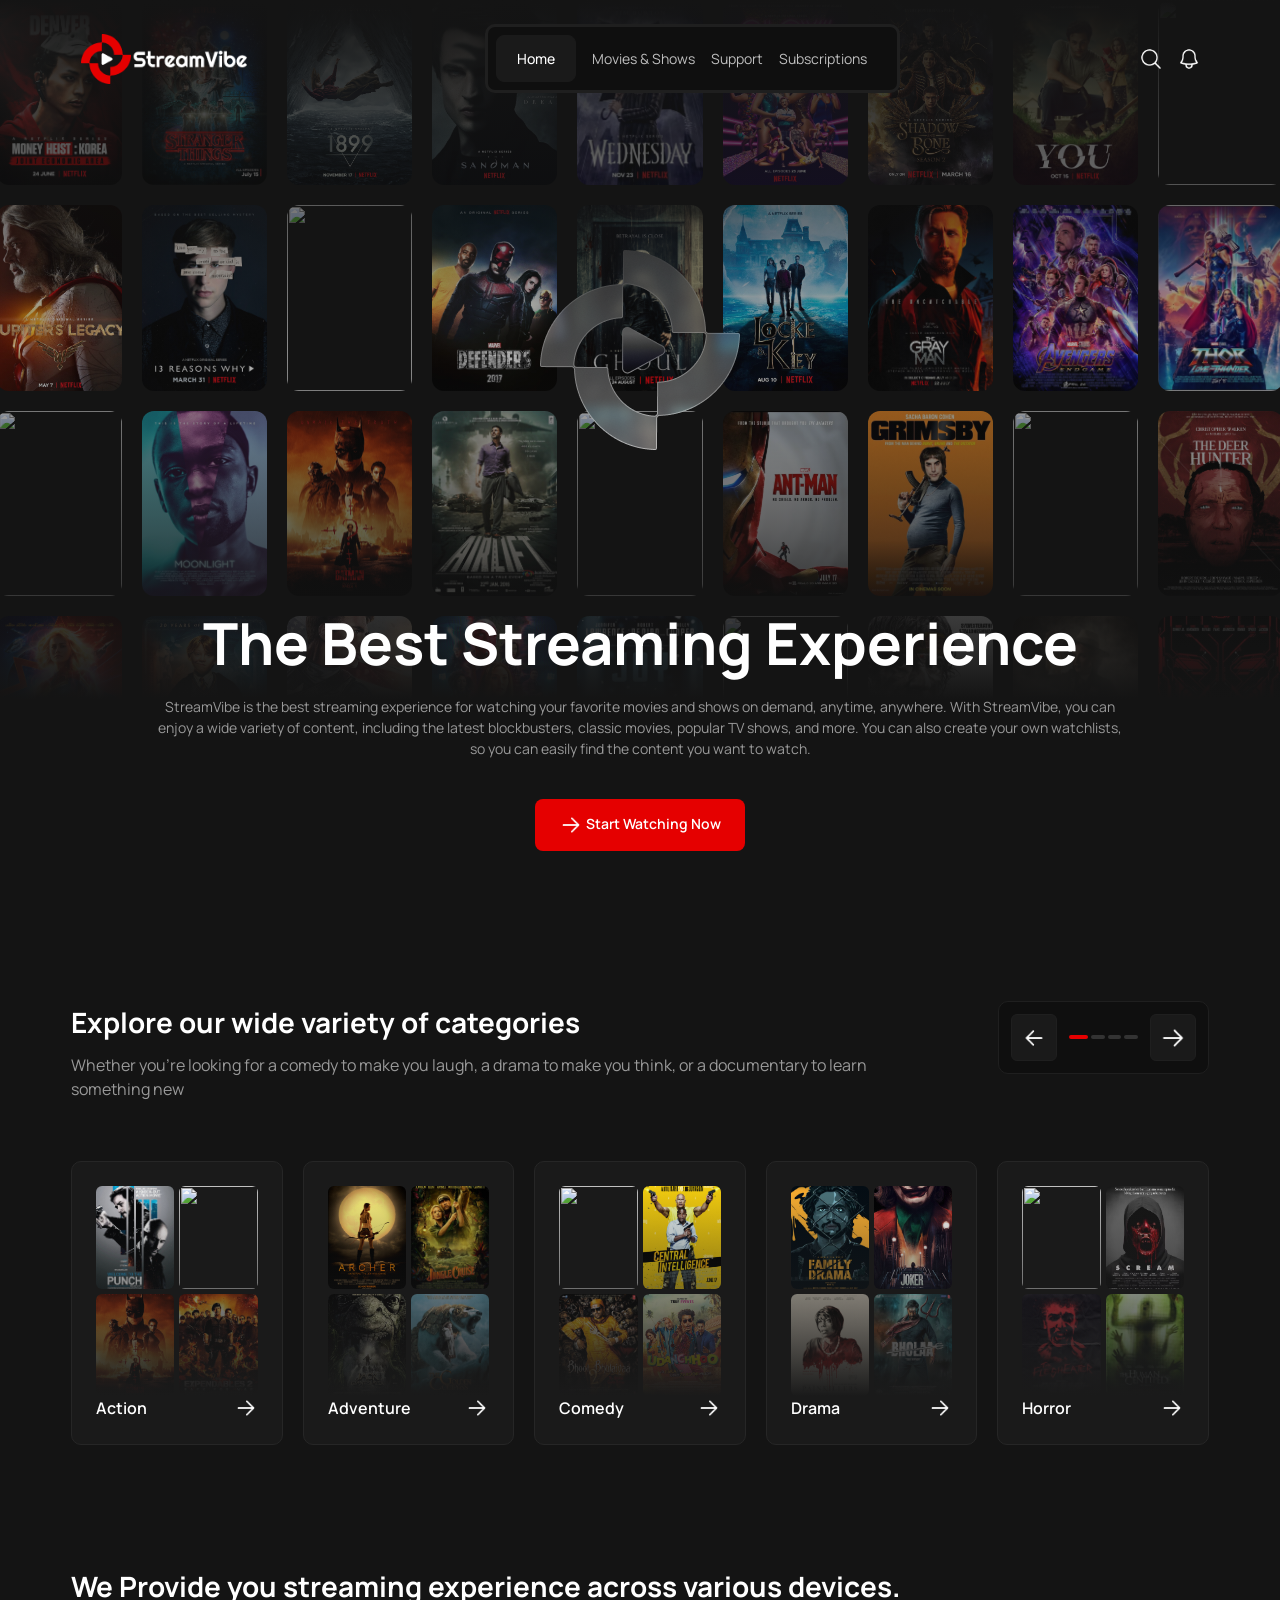
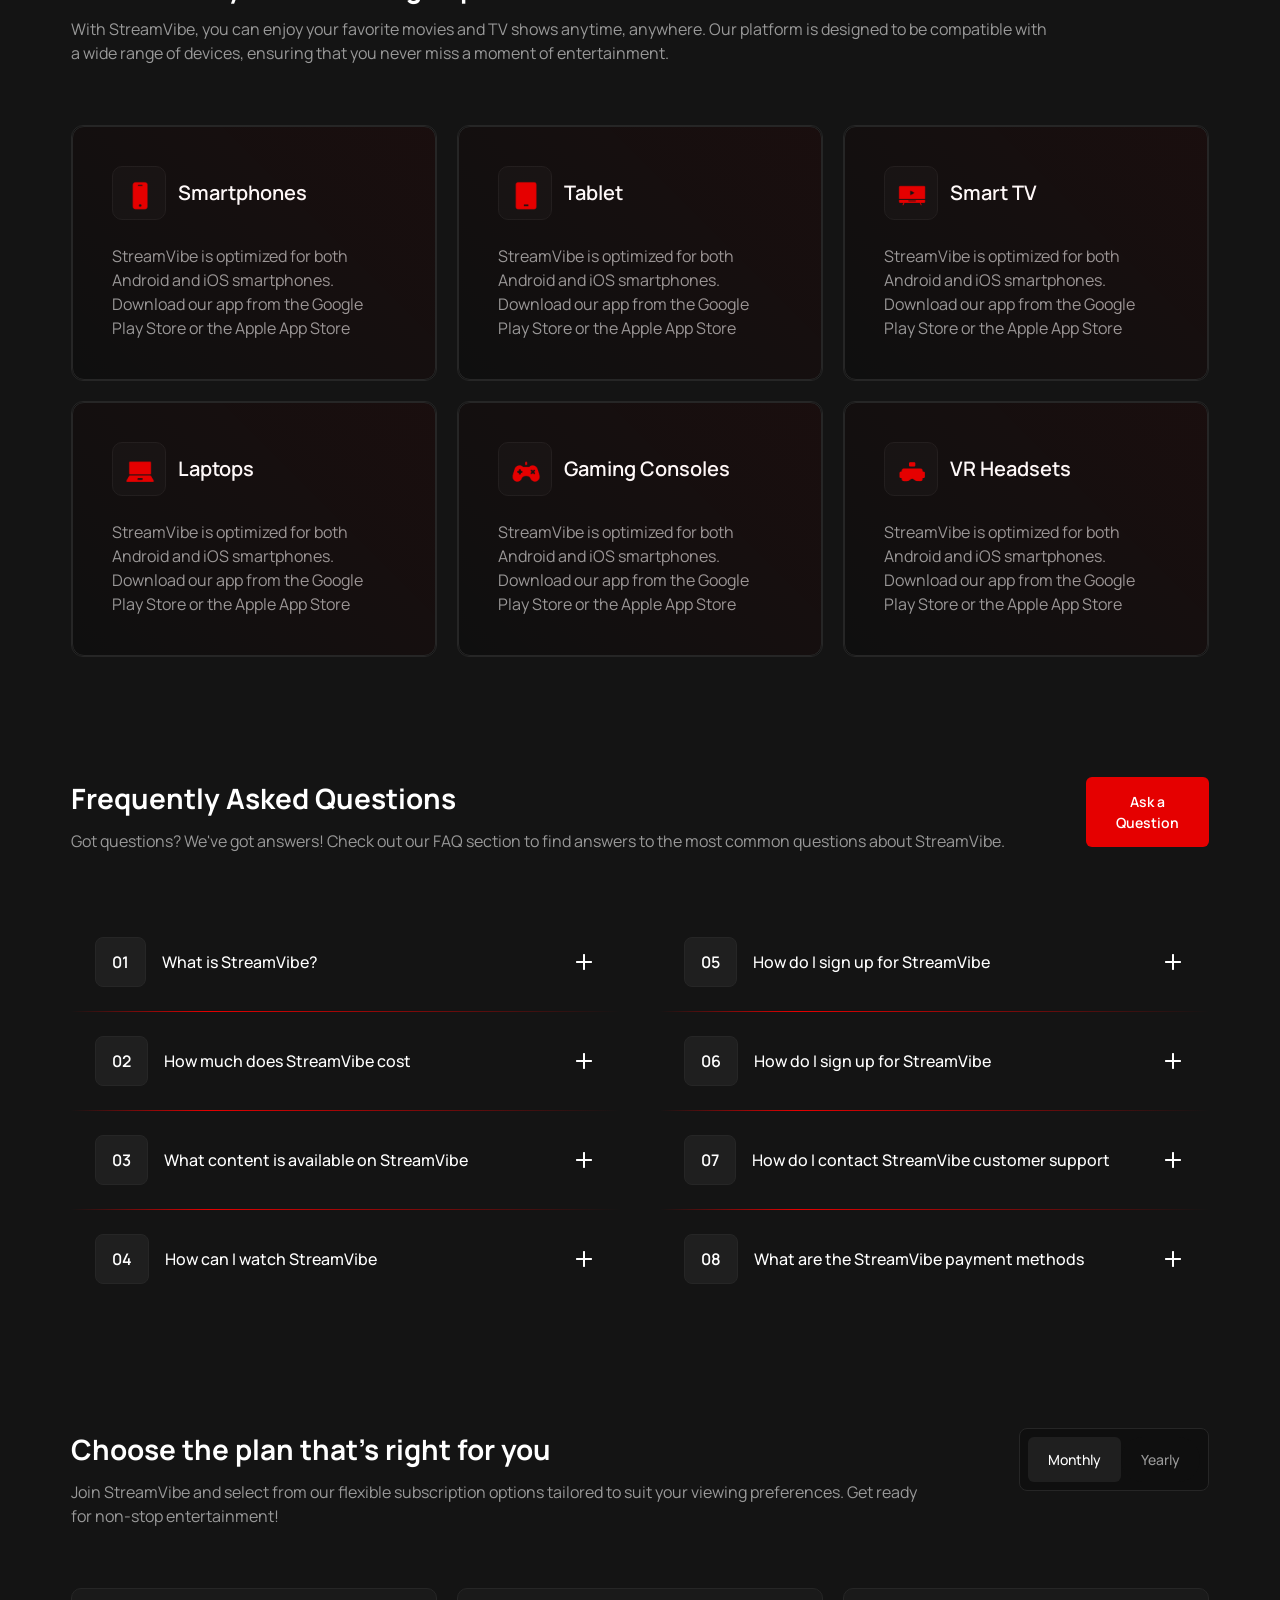
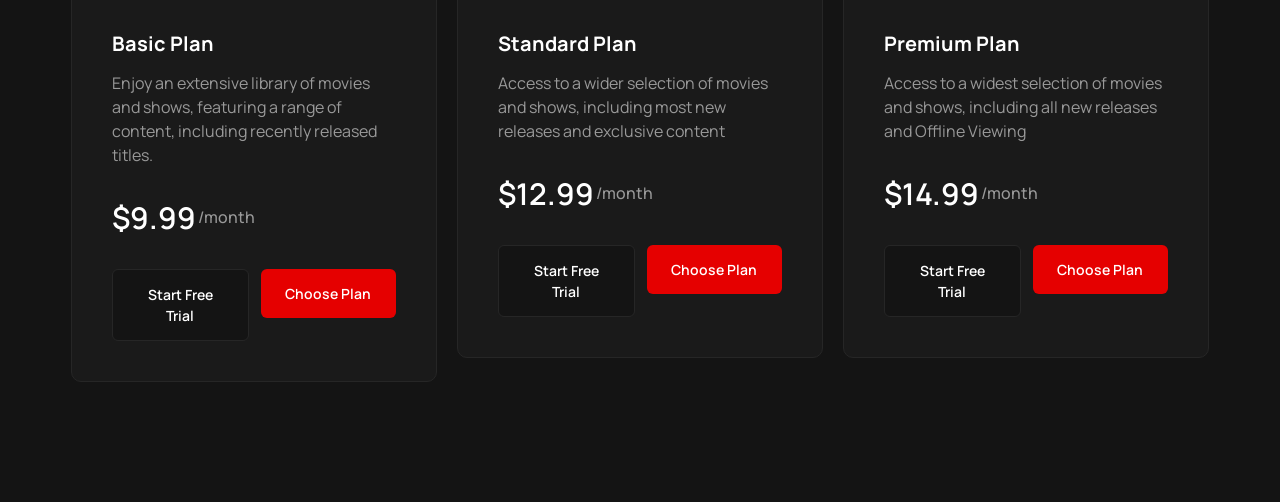
==== commit 4d5e2cae: "F7l ya abuya" ====
--- a/index.html
+++ b/index.html
@@ -13,33 +13,415 @@
     <link rel="stylesheet" href="./styles/style.css" />
   </head>
   <body>
-    <nav
-      class="d-flex justify-content-between align-items-center custom-nav-padding position-absolute w-100"
-    >
-      <img src="./images/Logo.png" class="logo" alt="Logo" />
-      <div
-        class="ButtonsContainer d-sm-flex align-items-center rounded-4 d-none"
-      >
-        <a href="./index.html"
-          ><button class="rounded-3 text-white lh-base fw-medium">
-            Home
-          </button></a
-        >
-        <a href="" class="lh-base fw-normal text-decoration-none"
-          >Movies & Shows</a
-        >
-        <a href="" class="lh-base fw-normal text-decoration-none">Support</a>
-        <a href="" class="lh-base fw-normal text-decoration-none"
-          >Subscriptions</a
-        >
-      </div>
-      <div class="ButtonsContainer1 d-sm-flex d-none">
-        <img src="./images/Search-Icon.png" alt="Search-icon" />
-        <img src="./images/Bell-icon.png" alt="Bell-icon" />
-      </div>
-      <button class="d-sm-none">
-        <img src="./images/mobile-search-icon.svg" alt="mobile-icon" />
-      </button>
-    </nav>
+    <div class="container1">
+      <nav>
+        <img src="./images/Logo.png" class="logo" alt="Logo" />
+        <div class="buttonscontainer">
+          <a href="./index.html"><button>Home</button></a>
+          <a href="./pages/movie&shows.html">Movies & Shows</a>
+          <a href="">Support</a>
+          <a href="./pages/subscriptions.html">Subscriptions</a>
+        </div>
+        <div class="buttonscontainer1">
+          <img src="./images/Search-Icon.png" alt="Search-icon" />
+          <img src="./images/Bell-icon.png" alt="Bell-icon" />
+        </div>
+        <button class="menubutton">
+          <img src="./images/mobile-search-icon.svg" alt="mobile-icon" />
+        </button>
+      </nav>
+      <div class="subcontainer">
+        <img src="./images/Abstract Design.png" class="abstractdesign" alt="" />
+        <img
+          src="./images/Abstract Design (1).png"
+          class="abstractdesign"
+          alt=""
+        />
+        <img
+          src="./images/Abstract Design (2).png"
+          class="abstractdesign"
+          alt=""
+        />
+        <div class="imagecontainer">
+          <img src="./images/Money Heist Korea.png" alt="" />
+          <img src="./images/Stranger things.png" alt="" />
+          <img src="./images/1899.png" alt="" />
+          <img src="./images/the Sandman.png" alt="" />
+          <img src="./images/Wednesday.png" alt="" />
+          <img src="./images/GLOW.png" alt="" />
+          <img src="./images/Shadow and Bone.png" alt="" />
+          <img src="./images/YOU.png" alt="" />
+          <img src="./images/Netflix.png" alt="" />
+          <img src="./images/Jupiters legacy.png" alt="" />
+          <img src="./images/did you try.png" alt="" />
+          <img src="./images/the blind.png" alt="" />
+          <img src="./images/daredevil.png" alt="" />
+          <img src="./images/GHOUL.png" alt="" />
+          <img src="./images/Lock and key.png" alt="" />
+          <img src="./images/the gray man.png" alt="" />
+          <img src="./images/avengers end game.png" alt="" />
+          <img src="./images/THOR Love and thunder.png" alt="" />
+          <img src="./images/balck panther.png" alt="" />
+          <img src="./images/Moonlight.png" alt="" />
+          <img src="./images/the Batman.png" alt="" />
+          <img src="./images/Airlift.png" alt="" />
+          <img src="./images/seven.png" alt="" />
+          <img src="./images/ant-man.png" alt="" />
+          <img src="./images/Grimspy.png" alt="" />
+          <img src="./images/Queen.png" alt="" />
+          <img src="./images/the deer hunter.png" alt="" />
+          <img src="./images/captain marvel.png" alt="" />
+          <img
+            src="./images/Harry potter and the sorcerer's stone.png"
+            alt=""
+          />
+          <img src="./images/captain amerca the first avenger.png" alt="" />
+          <img src="./images/wanda vision.png" alt="" />
+          <img src="./images/Joy.png" alt="" />
+          <img src="./images/DORA.png" alt="" />
+          <img src="./images/Jai Ho Rambo.png" alt="" />
+          <img src="./images/GOLD.png" alt="" />
+          <img src="./images/Avengers age of ultron.png" alt="" />
+        </div>
+      </div>
+      <div class="subcontainer1">
+        <div class="textcontainer">
+          <p>The Best Streaming Experience</p>
+          <p>
+            StreamVibe is the best streaming experience for watching your
+            favorite movies and shows on demand, anytime, anywhere. With
+            StreamVibe, you can enjoy a wide variety of content, including the
+            latest blockbusters, classic movies, popular TV shows, and more. You
+            can also create your own watchlists, so you can easily find the
+            content you want to watch.
+          </p>
+          <p>
+            StreamVibe is the best streaming experience for watching your
+            favorite movies and shows on demand, anytime, anywhere.
+          </p>
+        </div>
+        <button class="button">
+          <img src="./images/Icon.png" alt="" />
+          Start Watching Now
+        </button>
+      </div>
+    </div>
+    <div class="container2">
+      <div class="subcontainer2 d-flex">
+        <div class="text-container1">
+          <p class="lh-base fw-bold">Explore our wide variety of categories</p>
+          <p class="lh-base fw-normal">
+            Whether you're looking for a comedy to make you laugh, a drama to
+            make you think, or a documentary to learn something new
+          </p>
+        </div>
+        <div class="buttonscontainer2">
+          <button><img src="./images/left arrow icon.png" alt="" /></button>
+          <div class="IndicatorsContainer">
+            <div class="shap"></div>
+            <div class="shap"></div>
+            <div class="shap"></div>
+            <div class="shap"></div>
+          </div>
+          <button><img src="./images/right arrow icon.png" alt="" /></button>
+        </div>
+      </div>
+      <div class="subcontainer3">
+        <div class="card">
+          <div class="imagecontainer">
+            <img src="./images/Punch.png" alt="" />
+            <img src="./images/balck panther.png" alt="" />
+            <img src="./images/the Batman.png" alt="" />
+            <img src="./images/Expendables 2.png" alt="" />
+          </div>
+          <div class="small_container">
+            <p>Action</p>
+            <img src="./images/right arrow icon2.png" alt="" />
+          </div>
+        </div>
+        <div class="card">
+          <div class="imagecontainer">
+            <img src="./images/ARCHER.png" alt="" />
+            <img src="./images/Jungle Qruise.png" alt="" />
+            <img src="./images/Jack the giant slayer.png" alt="" />
+            <img src="./images/The Golden Compass.png" alt="" />
+          </div>
+          <div class="small_container">
+            <p>Adventure</p>
+            <img src="./images/right arrow icon2.png" alt="" />
+          </div>
+        </div>
+        <div class="card">
+          <div class="imagecontainer">
+            <img src="./images/Good Newwz.png" alt="" />
+            <img src="./images/Central Intelligence.png" alt="" />
+            <img src="./images/Bhool Bhulaiyaa.png" alt="" />
+            <img src="./images/Udanchhoo.png" alt="" />
+          </div>
+          <div class="small_container">
+            <p>Comedy</p>
+            <img src="./images/right arrow icon2.png" alt="" />
+          </div>
+        </div>
+        <div class="card">
+          <div class="imagecontainer">
+            <img src="./images/Family Drama.png" alt="" />
+            <img src="./images/Joker.png" alt="" />
+            <img src="./images/painkillers.png" alt="" />
+            <img src="./images/BHOLAA.png" alt="" />
+          </div>
+          <div class="small_container">
+            <p>Drama</p>
+            <img src="./images/right arrow icon2.png" alt="" />
+          </div>
+        </div>
+        <div class="card">
+          <div class="imagecontainer">
+            <img src="./images/US.png" alt="" />
+            <img src="./images/scream.png" alt="" />
+            <img src="./images/The FleshEater.png" alt="" />
+            <img src="./images/The Human Centipdede.png" alt="" />
+          </div>
+          <div class="small_container">
+            <p>Horror</p>
+            <img src="./images/right arrow icon2.png" alt="" />
+          </div>
+        </div>
+      </div>
+    </div>
+    <div class="container3">
+      <div class="textcontainer2">
+        <p>We Provide you streaming experience across various devices.</p>
+        <p>
+          With StreamVibe, you can enjoy your favorite movies and TV shows
+          anytime, anywhere. Our platform is designed to be compatible with a
+          wide range of devices, ensuring that you never miss a moment of
+          entertainment.
+        </p>
+      </div>
+      <div class="subcontainer4">
+        <div class="card1">
+          <div class="divcetitle">
+            <div class="iconcontainer">
+              <img src="./images/phone_icon.png" alt="" />
+            </div>
+            <p>Smartphones</p>
+          </div>
+          <p>
+            StreamVibe is optimized for both Android and iOS smartphones.
+            Download our app from the Google Play Store or the Apple App Store
+          </p>
+        </div>
+        <div class="card1">
+          <div class="divcetitle">
+            <div class="iconcontainer">
+              <img src="./images/tablet_icon.png" alt="" />
+            </div>
+            <p>Tablet</p>
+          </div>
+          <p>
+            StreamVibe is optimized for both Android and iOS smartphones.
+            Download our app from the Google Play Store or the Apple App Store
+          </p>
+        </div>
+        <div class="card1">
+          <div class="divcetitle">
+            <div class="iconcontainer">
+              <img src="./images/smart_TV_icon.png" alt="" />
+            </div>
+            <p>Smart TV</p>
+          </div>
+          <p>
+            StreamVibe is optimized for both Android and iOS smartphones.
+            Download our app from the Google Play Store or the Apple App Store
+          </p>
+        </div>
+        <div class="card1">
+          <div class="divcetitle">
+            <div class="iconcontainer">
+              <img src="./images/Laptop_icon.png" alt="" />
+            </div>
+            <p>Laptops</p>
+          </div>
+          <p>
+            StreamVibe is optimized for both Android and iOS smartphones.
+            Download our app from the Google Play Store or the Apple App Store
+          </p>
+        </div>
+        <div class="card1">
+          <div class="divcetitle">
+            <div class="iconcontainer">
+              <img src="./images/gaming_console_icon.png" alt="" />
+            </div>
+            <p>Gaming Consoles</p>
+          </div>
+          <p>
+            StreamVibe is optimized for both Android and iOS smartphones.
+            Download our app from the Google Play Store or the Apple App Store
+          </p>
+        </div>
+        <div class="card1">
+          <div class="divcetitle">
+            <div class="iconcontainer">
+              <img src="./images/VR_headset_icon.png" alt="" />
+            </div>
+            <p>VR Headsets</p>
+          </div>
+          <p>
+            StreamVibe is optimized for both Android and iOS smartphones.
+            Download our app from the Google Play Store or the Apple App Store
+          </p>
+        </div>
+      </div>
+    </div>
+    <div class="faq_section">
+      <div class="subcontainer5">
+        <div class="textcontainer3">
+          <p>Frequently Asked Questions</p>
+          <p>
+            Got questions? We've got answers! Check out our FAQ section to find
+            answers to the most common questions about StreamVibe.
+          </p>
+        </div>
+        <button>Ask a Question</button>
+      </div>
+      <div class="subcontainer6">
+        <div class="FAQ_container">
+          <div class="FAQ">
+            <div class="textcontainer4">
+              <div class="numbercontainer">01</div>
+              What is StreamVibe?
+            </div>
+            <img src="./images/plus_icon.png" alt="" />
+          </div>
+          <div class="line"></div>
+          <div class="FAQ">
+            <div class="textcontainer4">
+              <div class="numbercontainer">02</div>
+              How much does StreamVibe cost
+            </div>
+            <img src="./images/plus_icon.png" alt="" />
+          </div>
+          <div class="line"></div>
+          <div class="FAQ">
+            <div class="textcontainer4">
+              <div class="numbercontainer">03</div>
+              What content is available on StreamVibe
+            </div>
+            <img src="./images/plus_icon.png" alt="" />
+          </div>
+          <div class="line"></div>
+          <div class="FAQ">
+            <div class="textcontainer4">
+              <div class="numbercontainer">04</div>
+              How can I watch StreamVibe
+            </div>
+            <img src="./images/plus_icon.png" alt="" />
+          </div>
+        </div>
+        <div class="FAQ_container">
+          <div class="FAQ">
+            <div class="textcontainer4">
+              <div class="numbercontainer">05</div>
+              How do I sign up for StreamVibe
+            </div>
+            <img src="./images/plus_icon.png" alt="" />
+          </div>
+          <div class="line"></div>
+          <div class="FAQ">
+            <div class="textcontainer4">
+              <div class="numbercontainer">06</div>
+              How do I sign up for StreamVibe
+            </div>
+            <img src="./images/plus_icon.png" alt="" />
+          </div>
+          <div class="line"></div>
+          <div class="FAQ">
+            <div class="textcontainer4">
+              <div class="numbercontainer">07</div>
+              How do I contact StreamVibe customer support
+            </div>
+            <img src="./images/plus_icon.png" alt="" />
+          </div>
+          <div class="line"></div>
+          <div class="FAQ">
+            <div class="textcontainer4">
+              <div class="numbercontainer">08</div>
+              What are the StreamVibe payment methods
+            </div>
+            <img src="./images/plus_icon.png" alt="" />
+          </div>
+        </div>
+      </div>
+    </div>
+    <div class="container4">
+      <div class="subcontainer7">
+        <div class="textcontainer5">
+          <p>Choose the plan that's right for you</p>
+          <p>
+            Join StreamVibe and select from our flexible subscription options
+            tailored to suit your viewing preferences. Get ready for non-stop
+            entertainment!
+          </p>
+        </div>
+        <div class="buttonscontainer3">
+          <button>Monthly</button>
+          <button>Yearly</button>
+        </div>
+      </div>
+      <div class="subcontainer8">
+        <div class="card2">
+          <div class="textcontainer6">
+            <p>Basic Plan</p>
+            <p>
+              Enjoy an extensive library of movies and shows, featuring a range
+              of content, including recently released titles.
+            </p>
+          </div>
+          <div class="textcontainer7">
+            <p>$9.99</p>
+            <p>/month</p>
+          </div>
+          <div class="buttonscontainer4">
+            <button>Start Free Trial</button>
+            <button>Choose Plan</button>
+          </div>
+        </div>
+        <div class="card2">
+          <div class="textcontainer6">
+            <p>Standard Plan</p>
+            <p>
+              Access to a wider selection of movies and shows, including most
+              new releases and exclusive content
+            </p>
+          </div>
+          <div class="textcontainer7">
+            <p>$12.99</p>
+            <p>/month</p>
+          </div>
+          <div class="buttonscontainer4">
+            <button>Start Free Trial</button>
+            <button>Choose Plan</button>
+          </div>
+        </div>
+        <div class="card2">
+          <div class="textcontainer6">
+            <p>Premium Plan</p>
+            <p>
+              Access to a widest selection of movies and shows, including all
+              new releases and Offline Viewing
+            </p>
+          </div>
+          <div class="textcontainer7">
+            <p>$14.99</p>
+            <p>/month</p>
+          </div>
+          <div class="buttonscontainer4">
+            <button>Start Free Trial</button>
+            <button>Choose Plan</button>
+          </div>
+        </div>
+      </div>
+    </div>
   </body>
 </html>
--- a/styles/style.css
+++ b/styles/style.css
@@ -1,75 +1,1460 @@
+@import url("https://fonts.googleapis.com/css2?family=Epilogue:ital,wght@0,100..900;1,100..900&family=Manrope:wght@200..800&display=swap");
+
 * {
-    padding: 0%;
-    margin: 0%;
-    box-sizing: border-box;
+  padding: 0%;
+  margin: 0%;
+  box-sizing: border-box;
+}
+:root {
+  --main-color-Black6: #0f0f0f;
+  --main-color-Black8: #141414;
+  --main-color-Black10: #1a1a1a;
+  --main-color-Black12: #1f1f1f;
+  --main-color-Black15: #262626;
+  --main-color-Black20: #333333;
+  --main-color-red45: #e50000;
+  --main-color-Grey60: #999999;
+  --main-color-Grey75: #bfbfbf;
+  --main-color-AbsoluteWhite: #ffffff;
 }
 body {
-    background-color: #0F0F0F;
+  background-color: var(--main-color-Black8);
 }
-:root {
-    --main-color-Black12: #1F1F1F;
-    --main-color-red45: #E50000;
-    --main-color-Black15: #262626;
-    --main-color-Grey60: #999999;
-    --main-color-AbsoluteWhite: #FFFFFF;
-    --main-color-Black6: #0F0F0F;
-    --main-color-Black10: #1A1A1A;
-    --main-color-Grey75: #BFBFBF;
+p {
+  margin: 0%;
 }
-nav {
-    
-    button {
+.container1 {
+  position: relative;
+  width: 100%;
+
+  nav {
+    width: 100%;
+    height: fit-content;
+    display: flex;
+    justify-content: space-between;
+    align-items: center;
+    left: -1px;
+    padding: 30px 162px;
+    position: absolute;
+    z-index: 4;
+
+    .buttonscontainer {
+      display: flex;
+      align-items: center;
+      width: fit-content;
+      height: fit-content;
+      background-color: var(--main-color-Black6);
+      border: 4px solid var(--main-color-Black12);
+      border-radius: 12px;
+      padding: 10px 40px 10px 10px;
+      gap: 30px;
+
+      button {
+        width: fit-content;
+        height: fit-content;
         background-color: var(--main-color-Black10);
         border: 1px solid var(--main-color-Black10);
+        border-radius: 8px;
         padding: 14px 24px;
+        font-family: "Manrope", sans-serif;
+        font-weight: 500;
+        font-size: 18px;
+        line-height: 1.5;
+        letter-spacing: 0%;
+        color: var(--main-color-AbsoluteWhite);
+      }
+      a {
+        font-family: "Manrope", sans-serif;
+        font-weight: 400;
+        font-size: 18px;
+        line-height: 1.5;
+        letter-spacing: 0%;
+        color: var(--main-color-Grey75);
+        text-decoration: none;
+      }
+    }
+    .buttonscontainer1 {
+      display: flex;
+      height: fit-content;
+      width: fit-content;
+      gap: 30px;
+    }
+    .menubutton {
+      display: none;
+      justify-content: center;
+      align-items: center;
+      width: 48px;
+      height: 48px;
+      background-color: var(--main-color-Black10);
+      border: 3px solid var(--main-color-Black15);
+      border-radius: 6px;
+      padding: 12px;
+    }
+  }
+  .subcontainer {
+    position: relative;
+    height: 860px;
+    display: flex;
+    justify-content: center;
+    overflow: hidden;
+    align-items: center;
+
+    .abstractdesign {
+      display: none;
+      position: absolute;
+      width: unset;
+      width: 25%;
+      z-index: 4;
+    }
+    .abstractdesign:nth-child(1) {
+      display: block;
+    }
+    .imagecontainer {
+      display: grid;
+      grid-template-columns: 1fr 1fr 1fr 1fr 1fr 1fr 1fr 1fr 1fr;
+      grid-template-rows: auto;
+      position: relative;
+      gap: 20px;
+      width: 100%;
+
+      img {
+        width: 100%;
+        height: 200px;
+        border-radius: 12px;
+        object-fit: cover;
+      }
+    }
+  }
+  .subcontainer::before {
+    content: "";
+    position: absolute;
+    inset: 0;
+    background: linear-gradient(
+      to top,
+      var(--main-color-Black8) 0%,
+      rgb(20, 20, 20, 0.3) 50%,
+      var(--main-color-Black8) 100%
+    );
+    pointer-events: none;
+    z-index: 2;
+  }
+  .subcontainer1 {
+    display: flex;
+    align-items: center;
+    flex-direction: column;
+    position: relative;
+    z-index: 3;
+    margin-top: -64px;
+    width: 100%;
+    height: fit-content;
+    padding: 0px 412px;
+    gap: 50px;
+
+    .textcontainer {
+      display: flex;
+      flex-direction: column;
+      height: fit-content;
+      gap: 14px;
+      width: 100%;
+
+      p {
+        font-family: "Manrope", sans-serif;
+        font-weight: 400;
+        letter-spacing: 0%;
+        line-height: 1.5;
+        text-align: center;
+        font-size: 18px;
+        color: var(--main-color-Grey60);
+      }
+      p:nth-child(1) {
+        font-weight: 700;
+        font-size: 58px;
+        color: var(--main-color-AbsoluteWhite);
+      }
+      p:nth-child(3) {
+        font-size: 14px;
+        display: none;
+      }
+    }
+    button {
+      height: fit-content;
+      width: fit-content;
+      border-radius: 8px;
+      padding: 18px 24px;
+      gap: 4px;
+      background-color: var(--main-color-red45);
+      font-family: "Manrope", sans-serif;
+      font-weight: 600;
+      font-size: 18px;
+      line-height: 1.5;
+      letter-spacing: 0%;
+      align-items: center;
+      color: var(--main-color-AbsoluteWhite);
+      border: none;
+    }
+  }
+}
+.container2 {
+  display: flex;
+  flex-direction: column;
+  align-items: center;
+  gap: 80px;
+  width: 100%;
+  height: fit-content;
+  margin-top: 200px;
+  margin-bottom: 150px;
+
+  .subcontainer2 {
+    display: flex;
+    height: fit-content;
+    width: 83%;
+    gap: 100px;
+
+    .text-container1 {
+      display: flex;
+      flex-direction: column;
+      width: 100%;
+      gap: 14px;
+      font-family: "Manrope", sans-serif;
+      font-size: 38px;
+      letter-spacing: 0%;
+      color: var(--main-color-AbsoluteWhite);
+
+      p:nth-child(2) {
+        font-size: 18px;
+        color: var(--main-color-Grey60);
+      }
+    }
+    .buttonscontainer2 {
+      height: fit-content;
+      display: flex;
+      border: 1px solid var(--main-color-Black12);
+      border-radius: 12px;
+      padding: 16px;
+      background-color: var(--main-color-Black6);
+      gap: 16px;
+      align-items: center;
+
+      button {
+        background-color: var(--main-color-Black10);
+        border-radius: 8px;
+        padding: 14px;
+        border: 1px solid var(--main-color-Black12);
         gap: 10px;
+      }
+      .IndicatorsContainer {
+        display: flex;
+        gap: 3px;
+        width: 81px;
+        height: fit-content;
+
+        .shap {
+          background-color: var(--main-color-Black20);
+          border-radius: 100px;
+          width: 16.33px;
+          height: 4px;
+        }
+        .shap:nth-child(1) {
+          width: 23px;
+          background-color: var(--main-color-red45);
+        }
+      }
+    }
+  }
+  .subcontainer3 {
+    gap: 30px;
+    display: flex;
+    width: 83%;
+
+    .card {
+      height: fit-content;
+      width: 100%;
+      background-color: var(--main-color-Black10);
+      border: 1px solid var(--main-color-Black15);
+      border-radius: 12px;
+      padding: 30px;
+
+      .imagecontainer {
+        position: relative;
+        display: grid;
+        grid-template-columns: 1fr 1fr;
+        grid-template-rows: auto;
+        gap: 5px;
+        height: 253px;
+        width: 100%;
+
+        img {
+          height: 123.5px;
+          width: 100%;
+          object-fit: cover;
+          border-radius: 10px;
+        }
+      }
+      .imagecontainer::before {
+        content: "";
+        position: absolute;
+        inset: 0;
+        background: linear-gradient(
+          to bottom,
+          rgb(20, 20, 20, 0) 0%,
+          var(--main-color-Black10) 100%
+        );
+        pointer-events: none;
+        z-index: 1;
+      }
+      .small_container {
+        width: 100%;
+        display: flex;
+        justify-content: space-between;
+        align-items: center;
+        height: fit-content;
+        font-family: "Manrope", sans-serif;
+        font-weight: 600;
         font-size: 18px;
-        letter-spacing: 0;
-    }
-    a {
-        color: var(--main-color-Grey75);
+        line-height: 1.5;
+        letter-spacing: 0%;
+        color: var(--main-color-AbsoluteWhite);
+      }
+    }
+  }
+}
+.container3 {
+  display: flex;
+  flex-direction: column;
+  align-items: center;
+  height: fit-content;
+  gap: 80px;
+
+  .textcontainer2 {
+    display: flex;
+    flex-direction: column;
+    width: 83%;
+    gap: 14px;
+    padding-right: 300px;
+    font-family: "Manrope", sans-serif;
+    font-weight: 700;
+    font-size: 38px;
+    line-height: 1.5;
+    letter-spacing: 0%;
+    color: var(--main-color-AbsoluteWhite);
+
+    p:nth-child(2) {
+      font-weight: 400;
+      font-size: 18px;
+      color: var(--main-color-Grey60);
+    }
+  }
+  .subcontainer4 {
+    width: 83%;
+    display: grid;
+    grid-template-columns: 1fr 1fr 1fr;
+    grid-template-rows: auto;
+    gap: 30px;
+
+    .card1 {
+      position: relative;
+      display: flex;
+      flex-direction: column;
+      width: 100%;
+      height: fit-content;
+      padding: 50px;
+      gap: 30px;
+      border: 1px solid var(--main-color-Black15);
+      border-radius: 12px;
+      background-color: var(--main-color-Black6);
+      font-family: "Manrope", sans-serif;
+      font-weight: 400;
+      font-size: 18px;
+      line-height: 1.5;
+      letter-spacing: 0%;
+      color: var(--main-color-Grey60);
+
+      .divcetitle {
+        display: flex;
+        width: 100%;
+        height: fit-content;
+        gap: 16px;
+        align-items: center;
+        font-family: "Manrope", sans-serif;
+        color: var(--main-color-AbsoluteWhite);
+        font-weight: 600;
+        font-size: 24px;
+        line-height: 1.5;
+        letter-spacing: 0%;
+
+        .iconcontainer {
+          height: 72px;
+          width: 72px;
+          background-color: var(--main-color-Black8);
+          padding: 16px;
+          border: 1px solid var(--main-color-Black12);
+          border-radius: 12px;
+        }
+      }
+    }
+    .card1::before {
+      content: "";
+      position: absolute;
+      inset: 0;
+      background: linear-gradient(225deg, rgba(229, 0, 0, 0.05), transparent);
+      border-radius: 12px;
+      border: inherit;
+      pointer-events: none;
+      z-index: 1;
+    }
+  }
+}
+.faq_section {
+  width: 100%;
+  height: fit-content;
+  display: flex;
+  flex-direction: column;
+  align-items: center;
+  gap: 80px;
+  margin: 150px 0px;
+
+  .subcontainer5 {
+    display: flex;
+    width: 83%;
+    height: fit-content;
+    justify-content: space-between;
+    gap: 100px;
+
+    .textcontainer3 {
+      display: flex;
+      flex-direction: column;
+      gap: 14px;
+      width: 100%;
+      height: fit-content;
+      font-family: "Manrope", sans-serif;
+      color: var(--main-color-AbsoluteWhite);
+      font-weight: 700;
+      font-size: 38px;
+      line-height: 1.5;
+      letter-spacing: 0%;
+
+      p:nth-child(2) {
+        font-weight: 400;
         font-size: 18px;
-        letter-spacing: 0;
-    }
-    .ButtonsContainer1 {
+        color: var(--main-color-Grey60);
+      }
+    }
+    button {
+      display: flex;
+      align-items: center;
+      height: fit-content;
+      width: fit-content;
+      border: 0;
+      border-radius: 8px;
+      padding: 18px 24px;
+      background-color: var(--main-color-red45);
+      font-family: "Manrope", sans-serif;
+      color: var(--main-color-AbsoluteWhite);
+      font-weight: 600;
+      font-size: 18px;
+      line-height: 1.5;
+      letter-spacing: 0%;
+    }
+  }
+  .subcontainer6 {
+    width: 83%;
+    display: flex;
+    gap: 80px;
+
+    .FAQ_container {
+      display: flex;
+      flex-direction: column;
+      width: 100%;
+
+      .FAQ {
+        display: flex;
+        width: 100%;
+        height: fit-content;
+        padding: 30px 34px;
+        gap: 24px;
+        align-items: center;
+        font-family: "Manrope", sans-serif;
+        color: var(--main-color-AbsoluteWhite);
+        font-weight: 500;
+        font-size: 22px;
+        line-height: 1.5;
+        letter-spacing: 0%;
+
+        .textcontainer4 {
+          width: 100%;
+          display: flex;
+          align-items: center;
+          gap: 24px;
+        }
+        .numbercontainer {
+          width: fit-content;
+          height: fit-content;
+          background-color: var(--main-color-Black12);
+          border: 1px solid var(--main-color-Black15);
+          border-radius: 10px;
+          padding: 20px;
+          font-family: "Manrope", sans-serif;
+          color: var(--main-color-AbsoluteWhite);
+          font-weight: 600;
+          font-size: 20px;
+          line-height: 100%;
+          letter-spacing: 0%;
+        }
+      }
+      .line {
+        width: 100%;
+        height: 1px;
+        position: relative;
+      }
+      .line::before {
+        content: "";
+        position: absolute;
+        inset: 0;
+        background: linear-gradient(
+          to right,
+          rgba(229, 0, 0, 0) 0%,
+          rgba(229, 0, 0, 1) 25%,
+          rgba(229, 0, 0, 0) 100%
+        );
+        pointer-events: none;
+        z-index: 1;
+      }
+    }
+  }
+}
+.container4 {
+  display: flex;
+  flex-direction: column;
+  align-items: center;
+  margin-bottom: 150px;
+  width: 100%;
+  gap: 80px;
+
+  .subcontainer7 {
+    display: flex;
+    width: 83%;
+    gap: 100px;
+    justify-content: space-between;
+
+    .textcontainer5 {
+      display: flex;
+      flex-direction: column;
+      gap: 14px;
+      font-family: "Manrope", sans-serif;
+      font-weight: 700;
+      font-size: 38px;
+      line-height: 1.5;
+      letter-spacing: 0%;
+      color: var(--main-color-AbsoluteWhite);
+
+      p:nth-child(2) {
+        font-weight: 400;
+        font-size: 18px;
+        color: var(--main-color-Grey60);
+      }
+    }
+    .buttonscontainer3 {
+      height: fit-content;
+      width: fit-content;
+      background-color: var(--main-color-Black6);
+      display: flex;
+      padding: 10px;
+      border: 1px solid var(--main-color-Black15);
+      border-radius: 10px;
+
+      button {
+        height: fit-content;
+        width: fit-content;
+        background-color: var(--main-color-Black6);
+        border: 0;
+        padding: 14px 24px;
+        border-radius: 100px;
+        font-family: "Manrope", sans-serif;
+        font-weight: 500;
+        font-size: 18px;
+        letter-spacing: 0%;
+        color: var(--main-color-Grey60);
+      }
+      button:nth-child(1) {
+        background-color: var(--main-color-Black12);
+        border-radius: 10px;
+        color: var(--main-color-AbsoluteWhite);
+      }
+    }
+  }
+  .subcontainer8 {
+    display: flex;
+    gap: 30px;
+    height: fit-content;
+    width: 83%;
+
+    .card2 {
+      width: 100%;
+      height: fit-content;
+      display: flex;
+      flex-direction: column;
+      gap: 50px;
+      background-color: var(--main-color-Black10);
+      border: 1px solid var(--main-color-Black15);
+      border-radius: 12px;
+      padding: 50px;
+
+      .textcontainer6 {
+        width: 100%;
+        height: fit-content;
+        display: flex;
+        flex-direction: column;
+        gap: 16px;
+        font-family: "Manrope", sans-serif;
+        font-weight: 700;
+        font-size: 24px;
+        letter-spacing: 0%;
+        color: var(--main-color-AbsoluteWhite);
+
+        p:nth-child(2) {
+          font-weight: 400;
+          font-size: 15px;
+          line-height: 1.5;
+          color: var(--main-color-Grey60);
+        }
+      }
+      .textcontainer7 {
+        width: fit-content;
+        height: fit-content;
+        display: flex;
+        gap: 4px;
+        font-family: "Manrope", sans-serif;
+        font-weight: 600;
+        font-size: 40px;
+        line-height: 73%;
+        letter-spacing: 0%;
+        color: var(--main-color-AbsoluteWhite);
+
+        p:nth-child(2) {
+          font-weight: 500;
+          font-size: 18px;
+          color: var(--main-color-Grey60);
+        }
+      }
+      .buttonscontainer4 {
+        display: flex;
+        gap: 20px;
+        width: 100%;
+        height: fit-content;
+
+        button {
+          background-color: var(--main-color-Black8);
+          border: 1px solid var(--main-color-Black15);
+          width: 100%;
+          height: fit-content;
+          border-radius: 8px;
+          padding: 18px 24px;
+          font-family: "Manrope", sans-serif;
+          font-weight: 600;
+          font-size: 18px;
+          line-height: 1.5;
+          letter-spacing: 0%;
+          color: var(--main-color-AbsoluteWhite);
+        }
+        button:nth-child(2) {
+          background-color: var(--main-color-red45);
+          border: 0px;
+        }
+      }
+    }
+  }
+}
+@media (max-width: 1440px) {
+  .container1 {
+    nav {
+      left: 1px;
+      padding: 24px 80px;
+
+      .logo {
+        height: 50px;
+      }
+      .buttonscontainer {
+        border: 3px solid var(--main-color-Black12);
+        border-radius: 10px;
+        padding: 8px 30px 8px 8px;
+        gap: 16px;
+
+        button {
+          padding: 12px 20px;
+          font-size: 14px;
+        }
+        a {
+          font-size: 14px;
+        }
+      }
+      .buttonscontainer1 {
+        gap: 14px;
+
+        img {
+          height: 24px;
+        }
+      }
+    }
+    .subcontainer {
+      height: 699px;
+
+      .abstractdesign:nth-child(1) {
+        display: none;
+      }
+      .abstractdesign:nth-child(2) {
+        display: block;
+        width: 25%;
+      }
+
+      .imagecontainer {
+        height: 100%;
+      }
+    }
+    .subcontainer1 {
+      padding: 0px 150px;
+      gap: 40px;
+      margin-top: -100px;
+
+      .textcontainer {
+        gap: 10px;
+
+        p {
+          font-size: 14px;
+        }
+        p:nth-child(1) {
+          font-size: 58px;
+        }
+      }
+      button {
+        padding: 14px 24px;
+        font-size: 14px;
+
+        img {
+          height: 24px;
+        }
+      }
+    }
+  }
+  .container2 {
+    margin-top: 150px;
+    margin-bottom: 120px;
+    gap: 60px;
+
+    .subcontainer2 {
+      gap: 80px;
+      width: 88.89%;
+
+      .text-container1 {
+        gap: 10px;
+        font-size: 28px;
+
+        p:nth-child(2) {
+          font-size: 16px;
+        }
+      }
+      .buttonscontainer2 {
+        border-radius: 10px;
+        padding: 12px;
+        gap: 12px;
+
+        button {
+          border-radius: 6px;
+          padding: 10px;
+
+          img {
+            height: 24px;
+          }
+        }
+        .IndicatorsContainer {
+          width: 69px;
+
+          .shap {
+            border-radius: 100px;
+          }
+        }
+      }
+    }
+    .subcontainer3 {
+      gap: 20px;
+      width: 88.89%;
+
+      .card {
+        border-radius: 10px;
+        padding: 24px;
+
+        .imagecontainer {
+          height: 210px;
+
+          img {
+            height: 102.5px;
+            border-radius: 6px;
+          }
+        }
+        .small_container {
+          font-size: 16px;
+
+          img {
+            height: 24px;
+          }
+        }
+      }
+    }
+  }
+  .container3 {
+    gap: 60px;
+
+    .textcontainer2 {
+      width: 88.89%;
+      gap: 10px;
+      padding-right: 150px;
+      font-size: 28px;
+
+      p:nth-child(2) {
+        font-size: 16px;
+      }
+    }
+    .subcontainer4 {
+      width: 88.89%;
+      gap: 20px;
+
+      .card1 {
+        padding: 40px;
+        gap: 24px;
+        font-size: 16px;
+
+        .divcetitle {
+          gap: 12px;
+          font-size: 20px;
+
+          .iconcontainer {
+            height: 54px;
+            width: 54px;
+            padding: 12px;
+            border-radius: 10px;
+
+            img {
+              height: 30px;
+            }
+          }
+        }
+      }
+    }
+  }
+  .faq_section {
+    gap: 60px;
+    margin: 120px 0px;
+
+    .subcontainer5 {
+      width: 88.89%;
+      gap: 80px;
+
+      .textcontainer3 {
+        gap: 10px;
+        font-size: 28px;
+
+        p:nth-child(2) {
+          font-weight: 400;
+          font-size: 16px;
+          color: var(--main-color-Grey60);
+        }
+      }
+      button {
+        border-radius: 6px;
+        padding: 14px 20px;
+        font-size: 14px;
+      }
+    }
+    .subcontainer6 {
+      width: 88.89%;
+      gap: 40px;
+
+      .FAQ_container {
+        .FAQ {
+          padding: 24px;
+          gap: 16px;
+          font-size: 16px;
+
+          .textcontainer4 {
+            gap: 16px;
+          }
+          .numbercontainer {
+            border-radius: 8px;
+            padding: 16px;
+            font-size: 16px;
+          }
+        }
+      }
+    }
+  }
+  .container4 {
+    margin-bottom: 120px;
+    gap: 60px;
+
+    .subcontainer7 {
+      width: 88.89%;
+      gap: 80px;
+
+      .textcontainer5 {
+        gap: 10px;
+        font-size: 28px;
+
+        p:nth-child(2) {
+          font-size: 16px;
+        }
+      }
+      .buttonscontainer3 {
+        padding: 8px;
+        border-radius: 8px;
+
+        button {
+          padding: 12px 20px;
+          font-size: 14px;
+        }
+        button:nth-child(1) {
+          border-radius: 6px;
+        }
+      }
+    }
+    .subcontainer8 {
+      gap: 20px;
+      width: 88.89%;
+
+      .card2 {
+        gap: 40px;
+        border-radius: 10px;
+        padding: 40px;
+
+        .textcontainer6 {
+          gap: 12px;
+          font-size: 20px;
+
+          p:nth-child(2) {
+            font-size: 16px;
+          }
+        }
+        .textcontainer7 {
+          gap: 2px;
+          font-size: 30px;
+
+          p:nth-child(2) {
+            font-size: 16px;
+          }
+        }
+        .buttonscontainer4 {
+          gap: 12px;
+
+          button {
+            border-radius: 6px;
+            padding: 14px 20px;
+            font-size: 14px;
+          }
+        }
+      }
+    }
+  }
+}
+@media (max-width: 1287px) {
+  .container1 {
+    .subcontainer {
+      display: flex;
+      justify-content: center;
+
+      .abstractdesign:nth-child(2) {
+        display: none;
+      }
+      .abstractdesign:nth-child(3) {
+        display: block;
+        width: 200px;
+      }
+
+      .imagecontainer {
+        width: 1286px;
+        position: absolute;
+        z-index: 1;
+
+        img {
+          height: 100%;
+        }
+      }
+    }
+  }
+}
+@media (max-width: 861px) {
+  .container3 {
+    .subcontainer4 {
+      grid-template-columns: 1fr;
+    }
+  }
+  .container4 {
+    .subcontainer8 {
+      flex-direction: column;
+    }
+  }
+}
+@media (max-width: 721px) {
+  .container1 {
+    nav {
+      padding: 24px 40px;
+
+      .buttonscontainer {
+        display: none;
+      }
+      .buttonscontainer1 {
+        gap: 12px;
+      }
+    }
+    .subcontainer1 {
+      padding: 0px 100px;
+      gap: 30px;
+      margin-top: -100px;
+
+      .textcontainer {
+        gap: 8px;
+
+        p {
+          font-size: 14px;
+        }
+        p:nth-child(1) {
+          font-size: 40px;
+        }
+      }
+      button {
+        padding: 12px 22px;
+        font-size: 12px;
+
+        img {
+          height: 20px;
+        }
+      }
+    }
+  }
+  .container2 {
+    .subcontainer2 {
+      gap: 50px;
+
+      .text-container1 {
+        gap: 8px;
+        font-size: 22px;
+
+        p:nth-child(2) {
+          font-size: 14px;
+        }
+      }
+      .buttonscontainer2 {
+        border-radius: 8px;
+        padding: 10px;
+        gap: 10px;
+
+        button {
+          border-radius: 6px;
+          padding: 6px;
+
+          img {
+            height: 20px;
+          }
+        }
+        .IndicatorsContainer {
+          width: 40px;
+
+          .shap {
+            border-radius: 80px;
+          }
+        }
+      }
+    }
+    .subcontainer3 {
+      overflow-x: hidden;
+
+      .card {
+        min-width: 178px;
+        border-radius: 10px;
+        padding: 20px;
+
+        .imagecontainer {
+          height: 140px;
+
+          img {
+            height: 67.5px;
+            border-radius: 8px;
+          }
+        }
+        .small_container {
+          font-size: 14.5px;
+
+          img {
+            height: 20px;
+          }
+        }
+      }
+    }
+  }
+  .container3 {
+    gap: 50px;
+
+    .textcontainer2 {
+      padding-right: 0%;
+      font-size: 22px;
+
+      p:nth-child(2) {
+        font-size: 14px;
+      }
+    }
+    .subcontainer4 {
+      gap: 20px;
+
+      .card1 {
+        padding: 26px;
+        gap: 20px;
+        font-size: 15px;
+
+        .divcetitle {
+          gap: 10px;
+          font-size: 18px;
+
+          .iconcontainer {
+            height: 50px;
+            width: 50px;
+            padding: 10px;
+            border-radius: 8px;
+
+            img {
+              height: 26px;
+            }
+          }
+        }
+      }
+    }
+    .subcontainer5 {
+      flex-direction: column;
+    }
+  }
+  .faq_section {
+    gap: 50px;
+
+    .subcontainer5 {
+      gap: 40px;
+
+      .textcontainer3 {
+        gap: 10px;
+        font-size: 22px;
+
+        p:nth-child(2) {
+          font-size: 14px;
+        }
+      }
+      button {
+        border-radius: 6px;
+        padding: 12px 18px;
+        font-size: 12px;
+      }
+    }
+    .subcontainer6 {
+      flex-direction: column;
+      gap: 20px;
+
+      .FAQ_container {
+        gap: 20px;
+
+        .FAQ {
+          padding: 20px 10px;
+          gap: 16px;
+          font-size: 18px;
+
+          .textcontainer4 {
+            gap: 16px;
+          }
+          .numbercontainer {
+            border-radius: 6px;
+            padding: 12px;
+          }
+        }
+      }
+    }
+  }
+  .container4 {
+    margin-bottom: 120px;
+    gap: 60px;
+
+    .subcontainer7 {
+      gap: 60px;
+
+      .textcontainer5 {
+        gap: 10px;
+        font-size: 28px;
+
+        p:nth-child(2) {
+          font-size: 16px;
+        }
+      }
+      .buttonscontainer3 {
+        padding: 8px;
+        border-radius: 8px;
+
+        button {
+          padding: 12px 20px;
+          font-size: 14px;
+        }
+        button:nth-child(1) {
+          border-radius: 6px;
+        }
+      }
+    }
+    .subcontainer8 {
+      flex-direction: column;
+      gap: 20px;
+
+      .card2 {
+        gap: 40px;
+        border-radius: 10px;
+        padding: 40px;
+
+        .textcontainer6 {
+          gap: 12px;
+          font-size: 20px;
+
+          p:nth-child(2) {
+            font-size: 16px;
+          }
+        }
+        .textcontainer7 {
+          gap: 2px;
+          font-size: 30px;
+
+          p:nth-child(2) {
+            font-size: 16px;
+          }
+        }
+        .buttonscontainer4 {
+          gap: 12px;
+
+          button {
+            border-radius: 6px;
+            padding: 14px 20px;
+            font-size: 14px;
+          }
+        }
+      }
+    }
+  }
+}
+@media (max-width: 391px) {
+  .container1 {
+    nav {
+      padding: 40px 16px 14px 16px;
+
+      .logo {
+        height: 35px;
+      }
+      .buttonscontainer {
+        display: none;
+      }
+      .buttonscontainer1 {
+        display: none;
+      }
+      .menubutton {
+        display: flex;
+      }
+    }
+    .subcontainer {
+      height: 500px;
+
+      .imagecontainer {
+        img {
+          height: 144px;
+        }
+      }
+    }
+    .subcontainer1 {
+      padding: 0%;
+      gap: 30px;
+
+      .textcontainer {
+        gap: 10px;
+
+        p:nth-child(3) {
+          display: block;
+        }
+        p:nth-child(2) {
+          display: none;
+        }
+        p:nth-child(1) {
+          font-size: 28px;
+        }
+      }
+      button {
+        padding: 14px 24px;
+      }
+    }
+  }
+  .container2 {
+    margin-bottom: 51px;
+    margin-top: 100px;
+    gap: 40px;
+
+    .subcontainer2 {
+      width: 91;
+
+      .text-container1 {
+        height: fit-content;
+        gap: 8px;
+        font-size: 24px;
+
+        p:nth-child(2) {
+          font-size: 14px;
+        }
+      }
+      .buttonscontainer2 {
+        display: none;
+      }
+    }
+    .subcontainer3 {
+      .card {
+        .imagecontainer {
+          height: 140px;
+
+          img {
+            border-radius: 6px;
+          }
+        }
+        .small_container {
+          font-size: 14px;
+        }
+      }
+    }
+  }
+  .container3 {
+    gap: 40px;
+
+    .textcontainer2 {
+      gap: 10px;
+      padding-right: 0px;
+      font-family: "Manrope", sans-serif;
+      font-size: 20px;
+
+      p:nth-child(2) {
+        font-size: 14px;
+      }
+    }
+    .subcontainer4 {
+      grid-template-columns: 1fr;
+      gap: 20px;
+
+      .card1 {
+        padding: 24px;
+        gap: 20px;
+        border-radius: 10px;
+        font-size: 14px;
+
+        .divcetitle {
+          gap: 10px;
+          font-size: 18px;
+
+          .iconcontainer {
+            height: 44px;
+            width: 44px;
+            padding: 10px;
+            border-radius: 8px;
+
+            img {
+              height: 24px;
+            }
+          }
+        }
+      }
+    }
+  }
+  .faq_section {
+    gap: 40px;
+    margin: 80px 0px;
+
+    .subcontainer5 {
+      flex-direction: column;
+      gap: 20px;
+
+      .textcontainer3 {
+        gap: 10px;
+        font-size: 20px;
+
+        p:nth-child(2) {
+          font-size: 14px;
+          line-height: 1.5;
+        }
+      }
+    }
+    .subcontainer6 {
+      flex-direction: column;
+      gap: 20px;
+
+      .FAQ_container {
+        gap: 20px;
+
+        .FAQ {
+          padding: 20px 10px;
+          gap: 16px;
+          font-size: 18px;
+
+          .textcontainer4 {
+            gap: 16px;
+          }
+          .numbercontainer {
+            border-radius: 6px;
+            padding: 12px;
+          }
+        }
+      }
+      .FAQ_container:nth-child(2) {
+        .FAQ:nth-child(5) {
+          display: none;
+        }
+        .FAQ:nth-child(7) {
+          display: none;
+        }
+        .line:nth-child(4) {
+          display: none;
+        }
+        .line:nth-child(6) {
+          display: none;
+        }
+      }
+    }
+  }
+  .container4 {
+    margin-bottom: 80px;
+    gap: 40px;
+
+    .subcontainer7 {
+      flex-direction: column;
+      gap: 20px;
+
+      .textcontainer5 {
+        font-size: 24px;
+
+        p:nth-child(2) {
+          font-size: 14px;
+        }
+      }
+    }
+    .subcontainer8 {
+      .card2 {
         gap: 30px;
-    }
-    button {
-        border: 3px solid var(--main-color-Black15);
-        background-color: var(--main-color-Black10);
-        padding: 12px;
-        gap: 10px;
-        border-radius: 6px;
-    }
+        padding: 24px;
+
+        .textcontainer6 {
+          gap: 10px;
+          font-size: 18px;
+
+          p:nth-child(2) {
+            font-size: 14px;
+          }
+        }
+        .textcontainer7 {
+          font-size: 24px;
+
+          p:nth-child(2) {
+            font-size: 14px;
+          }
+        }
+      }
+    }
+  }
 }
-.custom-nav-padding {
-    padding: 30px 162px;
-}
-.ButtonsContainer {
-    gap: 30px;
-    border: 4px solid var(--main-color-Black12);
-    padding: 10px 40px 10px 10px;
-    background-color: var(--main-color-Black6);
-}
-@media (max-width: 1439px) {
-    .custom-nav-padding {
-        padding: 24px 80px;
-    }
-    .ButtonsContainer {
-    gap: 16px;
-    padding: 8px 30px 8px 8px;
-    }
-    .logo {
-        width: 165.83px;
-        height: 50px;
-    }
-}
-@media (max-width: 576px) {
-    .custom-nav-padding {
-        padding: 40px 16px 14px 16px;
-    }
-    .logo {
-        width: 116.08px;
-        height: 35px;
-    }
-}
